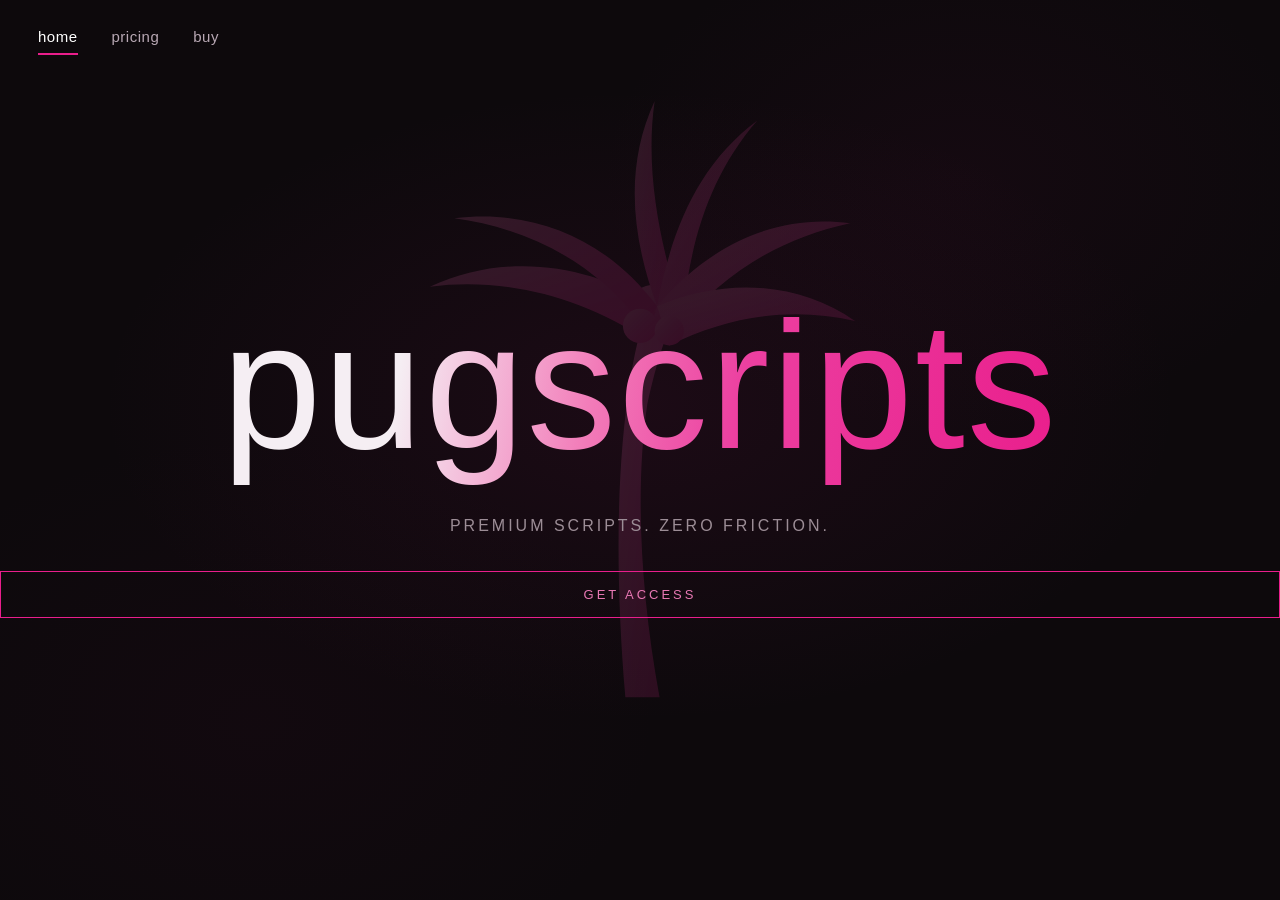
==== index.html @ 7da94ee4 "Add files via upload" ====
<!DOCTYPE html>
<html lang="en">
<head>
<meta charset="UTF-8">
<meta name="viewport" content="width=device-width, initial-scale=1.0">
<title>pugscripts</title>
<link rel="stylesheet" href="css/base.css">
<link rel="stylesheet" href="css/pricing.css">
<link rel="stylesheet" href="css/loader.css">
</head>
<body>

<nav id="main-nav">
    <a data-nav="home" onclick="show('home')">home</a>
    <a data-nav="pricing" onclick="show('pricing')">pricing</a>
    <a href="https://paritycheats.com" target="_blank" rel="noopener">buy</a>
    <span id="nav-underline"></span>
</nav>

<section id="view-home" class="view visible">
    <svg class="palm" viewBox="0 0 220 260" xmlns="http://www.w3.org/2000/svg" aria-hidden="true">
        <defs>
            <linearGradient id="palm-grad" x1="0%" y1="0%" x2="100%" y2="100%">
                <stop offset="0%" stop-color="#f27ab8"/>
                <stop offset="55%" stop-color="#ec3fa0"/>
                <stop offset="100%" stop-color="#e91e8c"/>
            </linearGradient>
        </defs>
        <g fill="url(#palm-grad)">
            <path d="M104 252 C100 205 100 160 106 122 C109 104 112 96 114 88 L126 92 C121 102 117 114 113 132 C108 166 110 208 118 252 Z"/>
            <ellipse cx="117" cy="92" rx="12" ry="9"/>
            <path d="M117 92 C88 74 54 70 24 84 C54 80 86 88 113 106 Z"/>
            <path d="M117 92 C96 64 66 52 34 56 C64 60 92 74 111 100 Z"/>
            <path d="M117 92 C106 62 104 34 116 8 C112 36 118 64 125 88 Z"/>
            <path d="M117 92 C123 60 134 34 158 16 C139 38 131 64 128 92 Z"/>
            <path d="M117 92 C139 66 167 54 196 58 C168 64 144 78 125 102 Z"/>
            <path d="M117 92 C145 80 175 82 198 98 C172 92 146 96 122 108 Z"/>
            <circle cx="110" cy="100" r="7"/>
            <circle cx="122" cy="102" r="6"/>
        </g>
    </svg>
    <div class="logo">pugscripts</div>
    <p class="tagline">premium scripts. zero friction.</p>
    <a class="btn-outline hero-cta" href="https://paritycheats.com" target="_blank" rel="noopener">get access</a>
</section>

<section id="view-pricing" class="view">
    <h2 class="section-title">choose your plan</h2>
    <div class="plans">
        <div class="plan">
            <h3>1 month</h3>
            <div class="price">$7.99</div>
            <div class="period">per month</div>
            <ul>
                <li>Full access</li>
                <li>Premium features</li>
                <li>Priority support</li>
                <li>Regular updates</li>
            </ul>
            <a class="btn-outline" href="https://paritycheats.com" target="_blank" rel="noopener">Purchase</a>
        </div>
        <div class="plan popular">
            <div class="badge">MOST POPULAR</div>
            <h3>3 months</h3>
            <div class="price">$18.99</div>
            <div class="period">per 3 months</div>
            <ul>
                <li>Full access</li>
                <li>Premium features</li>
                <li>Priority support</li>
                <li>Regular updates</li>
                <li>20% savings</li>
            </ul>
            <a class="btn-outline" href="https://paritycheats.com" target="_blank" rel="noopener">Purchase</a>
        </div>
        <div class="plan">
            <h3>6 months</h3>
            <div class="price">$33.99</div>
            <div class="period">per 6 months</div>
            <ul>
                <li>Full access</li>
                <li>Beta features</li>
                <li>Priority support</li>
                <li>Beta updates</li>
                <li>30% savings</li>
            </ul>
            <a class="btn-outline" href="https://paritycheats.com" target="_blank" rel="noopener">Purchase</a>
        </div>
    </div>
</section>

<script src="js/nav.js"></script>
<script src="js/main.js"></script>

</body>
</html>
---- css/base.css ----
* { margin: 0; padding: 0; box-sizing: border-box; }

html { scroll-behavior: smooth; }

body {
    font-family: "Segoe UI", "Helvetica Neue", Arial, sans-serif;
    font-weight: 300;
    background: #0d090c;
    color: #e8e0e6;
    min-height: 100vh;
    background-image:
        radial-gradient(ellipse 60% 50% at 50% 45%, rgba(120, 20, 80, 0.14), transparent 70%),
        radial-gradient(ellipse 40% 40% at 75% 20%, rgba(90, 15, 60, 0.10), transparent 70%),
        radial-gradient(ellipse 45% 45% at 20% 80%, rgba(80, 10, 50, 0.08), transparent 70%);
    background-attachment: fixed;
}

nav {
    position: fixed;
    top: 0; left: 0; right: 0;
    padding: 28px 38px;
    display: flex;
    gap: 34px;
    z-index: 100;
}
nav a {
    color: #b8a8b4;
    text-decoration: none;
    font-size: 15px;
    letter-spacing: 0.5px;
    padding-bottom: 4px;
    transition: color .2s;
    cursor: pointer;
}
nav a:hover { color: #fff; }
nav a.active { color: #fff; }

#nav-underline {
    position: absolute;
    bottom: 22px;
    height: 2px;
    background: #e91e8c;
    left: 0;
    width: 0;
    opacity: 0;
    transition: left .3s cubic-bezier(.4, 0, .2, 1),
                width .3s cubic-bezier(.4, 0, .2, 1),
                opacity .25s ease;
}

.view { display: none; min-height: 100vh; }
.view.visible { display: block; }

#view-home {
    display: none;
    flex-direction: column;
    align-items: center;
    justify-content: center;
    position: relative;
    overflow: hidden;
    gap: 28px;
}
#view-home.visible { display: flex; }

.palm {
    position: absolute;
    top: 50%;
    left: 50%;
    transform: translate(-50%, -58%);
    width: clamp(320px, 42vw, 620px);
    opacity: 0.14;
    pointer-events: none;
}

.logo { position: relative; z-index: 1; }

.logo {
    font-size: clamp(72px, 14vw, 180px);
    font-weight: 200;
    letter-spacing: 2px;
    background: linear-gradient(100deg, #f5eef3 0%, #f5eef3 22%, #f27ab8 45%, #ec3fa0 62%, #e91e8c 100%);
    -webkit-background-clip: text;
    background-clip: text;
    -webkit-text-fill-color: transparent;
    user-select: none;
}

.tagline {
    position: relative;
    z-index: 1;
    font-size: 16px;
    letter-spacing: 3px;
    text-transform: uppercase;
    color: #9c8d96;
    font-weight: 300;
}

.hero-cta {
    position: relative;
    z-index: 1;
    width: auto;
    padding: 15px 48px;
    margin-top: 8px;
    text-decoration: none;
    text-align: center;
}

.btn-outline {
    display: inline-block;
    width: 100%;
    padding: 15px 0;
    background: transparent;
    border: 1px solid #e91e8c;
    color: #e878b4;
    font-size: 13px;
    letter-spacing: 3px;
    font-family: inherit;
    cursor: pointer;
    transition: background .2s, color .2s;
    text-transform: uppercase;
    text-decoration: none;
    text-align: center;
}
.btn-outline:hover {
    background: rgba(233, 30, 140, 0.12);
    color: #fff;
}

body.loaded nav {
    animation: navIn .7s ease both;
}
body.loaded #view-home .logo:not(.enter) {
    animation: logoInLoad 1.1s ease .15s both;
}
body.loaded #view-home .palm {
    animation: palmIn 1.4s ease .3s both;
}
body.loaded #view-home .tagline,
body.loaded #view-home .hero-cta {
    animation: logoInLoad 1.1s ease .35s both;
}
@keyframes palmIn {
    from { opacity: 0; }
    to   { opacity: 0.14; }
}
@keyframes navIn {
    from { opacity: 0; transform: translateY(-10px); }
    to   { opacity: 1; transform: translateY(0); }
}
@keyframes logoInLoad {
    from { opacity: 0; transform: scale(.96); }
    to   { opacity: 1; transform: scale(1); }
}

#view-home .logo.enter {
    animation: logoIn .9s ease both;
}
@keyframes logoIn {
    from { opacity: 0; transform: scale(.96); }
    to   { opacity: 1; transform: scale(1); }
}
---- css/pricing.css ----
#view-pricing { padding: 130px 20px 80px; }

.section-title {
    text-align: center;
    font-size: clamp(36px, 5vw, 52px);
    font-weight: 200;
    letter-spacing: 1px;
    margin-bottom: 80px;
    color: #f2ebf0;
}

.plans {
    display: flex;
    flex-wrap: wrap;
    gap: 40px;
    justify-content: center;
    align-items: stretch;
    max-width: 1450px;
    margin: 0 auto;
}

.plan {
    position: relative;
    width: 440px;
    max-width: 100%;
    padding: 70px 45px 60px;
    border: 1px solid rgba(255, 255, 255, 0.09);
    background: rgba(255, 255, 255, 0.015);
    text-align: center;
}
.plan.popular {
    border-color: #e91e8c;
    background:
        radial-gradient(ellipse 90% 60% at 50% 0%, rgba(160, 25, 100, 0.16), transparent 75%),
        rgba(255, 255, 255, 0.015);
}

.badge {
    position: absolute;
    top: 0; left: 50%;
    transform: translate(-50%, 12px);
    background: #e91e8c;
    color: #fff;
    font-size: 11px;
    font-weight: 600;
    letter-spacing: 1.5px;
    padding: 8px 18px;
}

.plan h3 {
    font-size: 24px;
    font-weight: 300;
    color: #e878b4;
    margin-bottom: 34px;
}
.plan .price {
    font-size: 46px;
    font-weight: 300;
    color: #f5eef3;
    margin-bottom: 14px;
}
.plan .period {
    font-size: 14px;
    color: #8f8089;
    margin-bottom: 44px;
}

.plan ul {
    list-style: none;
    margin-bottom: 52px;
}
.plan li {
    font-size: 14.5px;
    color: #cfc3cb;
    padding: 9px 0;
}
.plan li::before {
    content: "\2713";
    color: #e91e8c;
    margin-right: 12px;
    font-size: 13px;
}
---- css/loader.css ----
#loader {
    position: fixed;
    inset: 0;
    background: #0d090c;
    background-image: radial-gradient(ellipse 60% 50% at 50% 45%, rgba(120, 20, 80, 0.14), transparent 70%);
    display: none;
    flex-direction: column;
    align-items: center;
    justify-content: center;
    z-index: 200;
    opacity: 0;
    transition: opacity .4s ease;
}
#loader.on { display: flex; }
#loader.shown { opacity: 1; }

.loader-logo {
    font-size: 64px;
    font-weight: 200;
    letter-spacing: 2px;
    background: linear-gradient(100deg, #f5eef3 0%, #f5eef3 22%, #f27ab8 45%, #ec3fa0 62%, #e91e8c 100%);
    -webkit-background-clip: text;
    background-clip: text;
    -webkit-text-fill-color: transparent;
    user-select: none;
    animation: loaderPulse 1.6s ease-in-out infinite;
    margin-bottom: 46px;
}
@keyframes loaderPulse {
    0%, 100% { opacity: 1; }
    50% { opacity: .45; }
}

.loader-bar {
    width: 260px;
    height: 2px;
    background: rgba(255, 255, 255, 0.1);
    overflow: hidden;
    margin-bottom: 26px;
}
.loader-bar-fill {
    height: 100%;
    width: 0%;
    background: linear-gradient(90deg, #ec3fa0, #e91e8c);
    box-shadow: 0 0 10px rgba(233, 30, 140, 0.7);
    transition: width .45s ease;
}

.loader-status {
    font-family: "Consolas", "Courier New", monospace;
    font-size: 13px;
    letter-spacing: 2px;
    color: #9c8d96;
    min-height: 18px;
}
.loader-status .ok { color: #e878b4; }
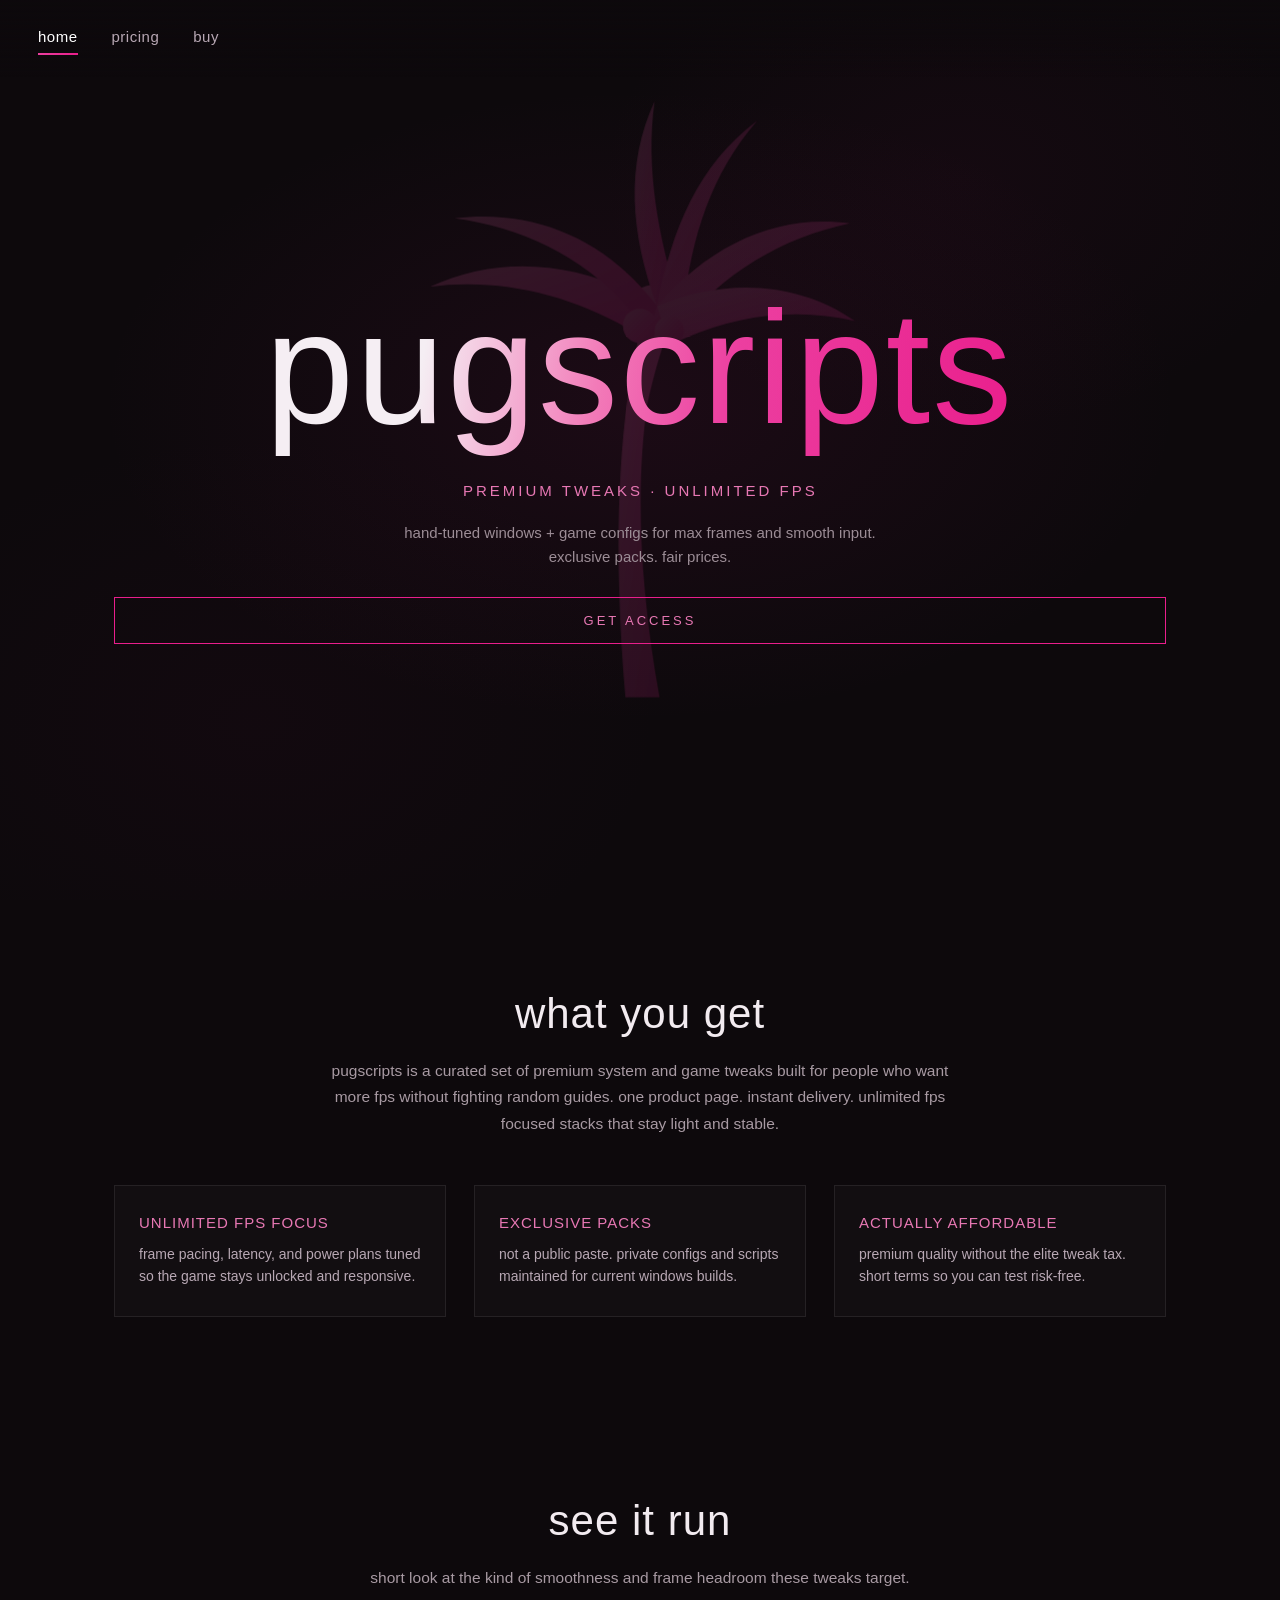
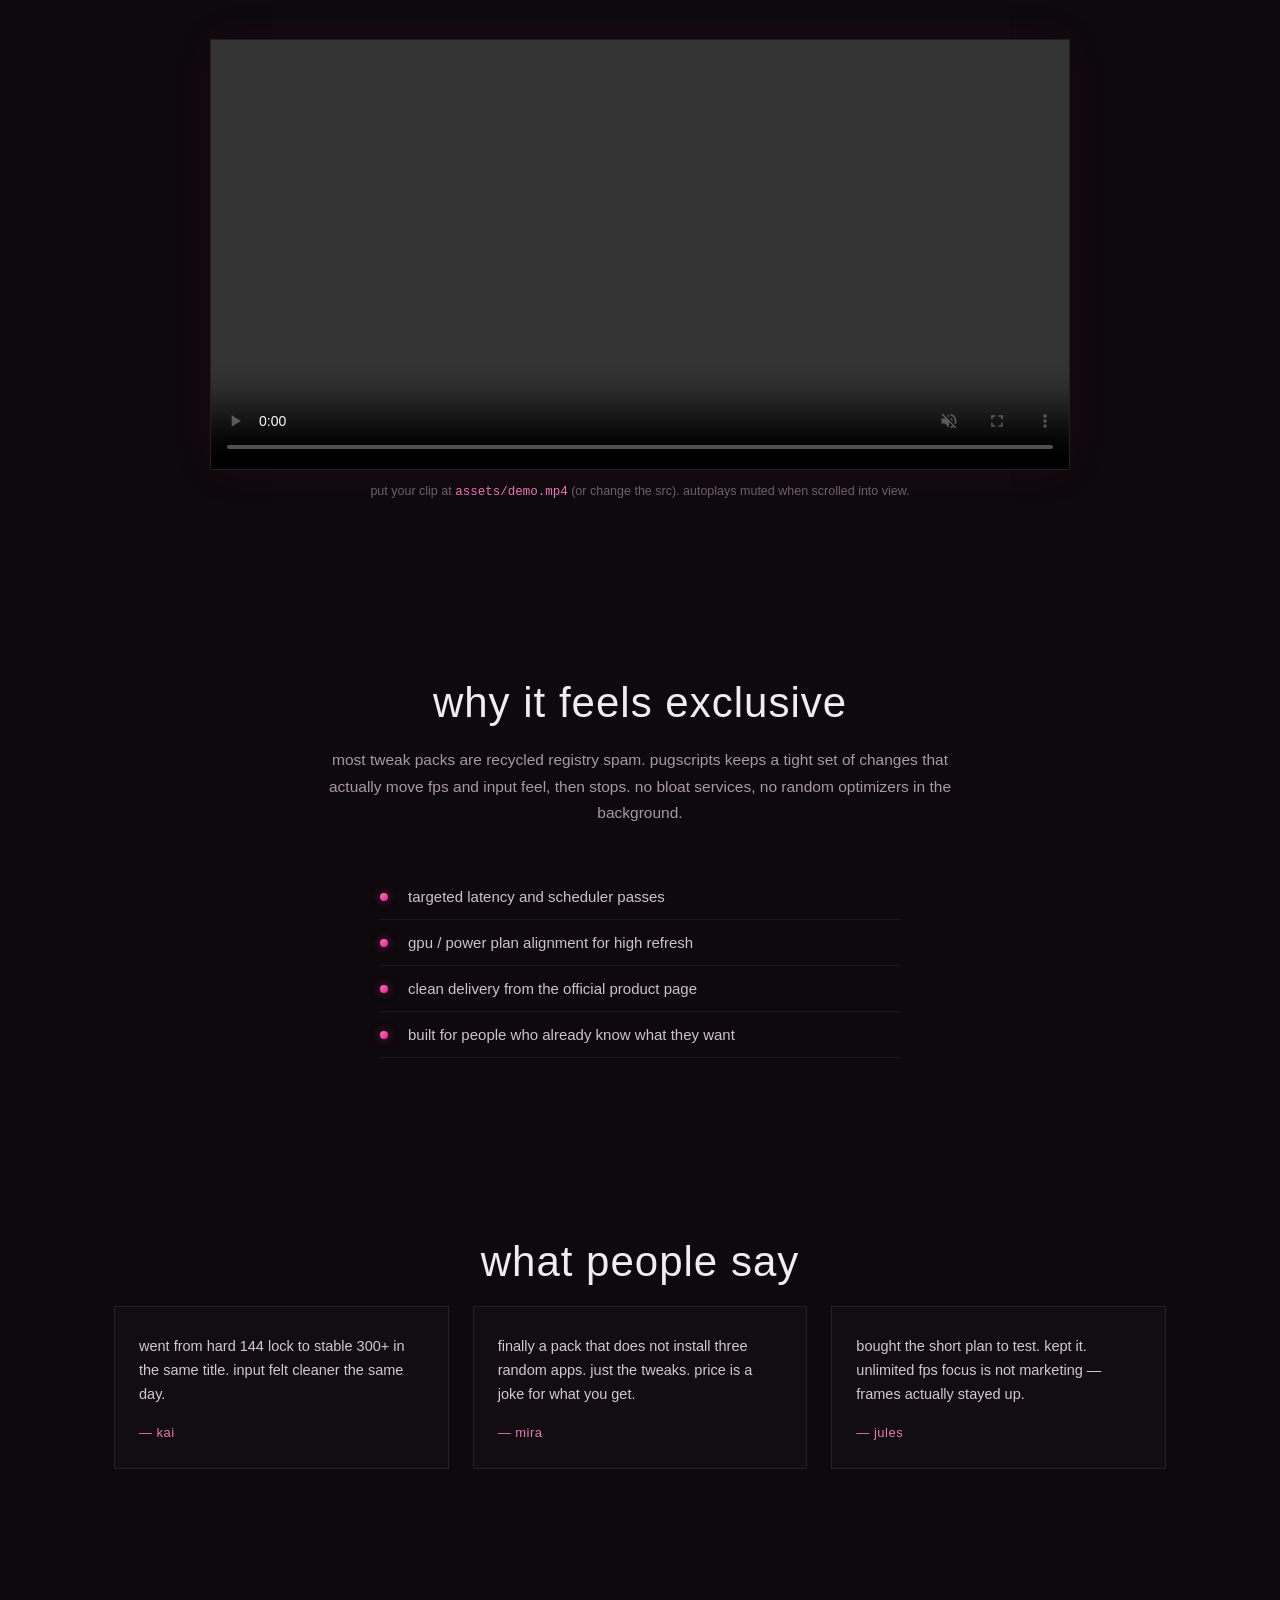
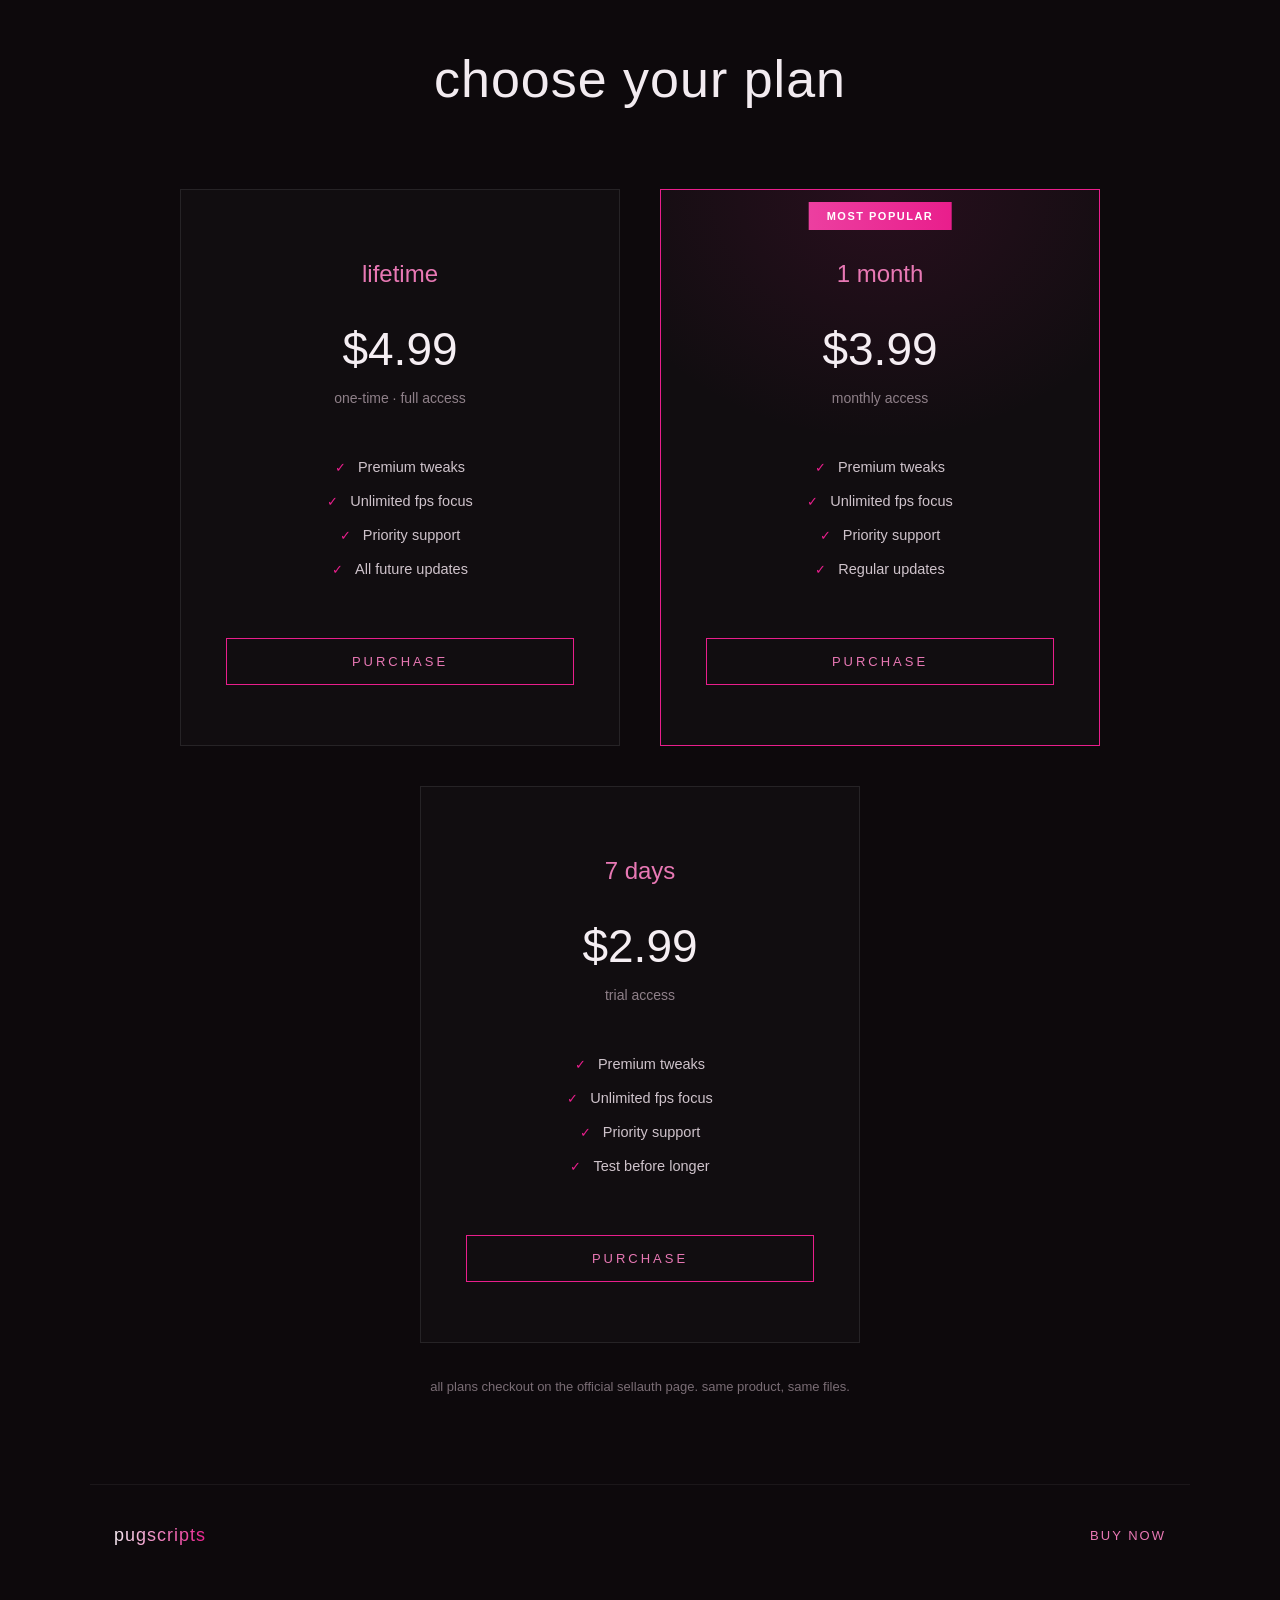
==== commit cd6daca8: "Add files via upload" ====
--- a/index.html
+++ b/index.html
@@ -6,18 +6,22 @@
 <title>pugscripts</title>
 <link rel="stylesheet" href="css/base.css">
 <link rel="stylesheet" href="css/pricing.css">
-<link rel="stylesheet" href="css/loader.css">
+<link rel="stylesheet" href="css/effects.css">
 </head>
 <body>
 
+<div id="cursor-glow"></div>
+<canvas id="snow"></canvas>
+
 <nav id="main-nav">
-    <a data-nav="home" onclick="show('home')">home</a>
-    <a data-nav="pricing" onclick="show('pricing')">pricing</a>
-    <a href="https://paritycheats.com" target="_blank" rel="noopener">buy</a>
+    <a data-nav="home" href="#top" class="active">home</a>
+    <a data-nav="pricing" href="#pricing">pricing</a>
+    <a href="https://paritycheats.mysellauth.com/product/pug-scripts-tweaks" target="_blank" rel="noopener">buy</a>
     <span id="nav-underline"></span>
 </nav>
 
-<section id="view-home" class="view visible">
+<main id="top">
+<section class="hero">
     <svg class="palm" viewBox="0 0 220 260" xmlns="http://www.w3.org/2000/svg" aria-hidden="true">
         <defs>
             <linearGradient id="palm-grad" x1="0%" y1="0%" x2="100%" y2="100%">
@@ -40,56 +44,123 @@
         </g>
     </svg>
     <div class="logo">pugscripts</div>
-    <p class="tagline">premium scripts. zero friction.</p>
-    <a class="btn-outline hero-cta" href="https://paritycheats.com" target="_blank" rel="noopener">get access</a>
+    <p class="tagline">premium tweaks · unlimited fps</p>
+    <p class="hero-sub">hand-tuned windows + game configs for max frames and smooth input. exclusive packs. fair prices.</p>
+    <a class="btn-outline hero-cta" href="https://paritycheats.mysellauth.com/product/pug-scripts-tweaks" target="_blank" rel="noopener">get access</a>
 </section>
 
-<section id="view-pricing" class="view">
-    <h2 class="section-title">choose your plan</h2>
-    <div class="plans">
-        <div class="plan">
-            <h3>1 month</h3>
-            <div class="price">$7.99</div>
-            <div class="period">per month</div>
-            <ul>
-                <li>Full access</li>
-                <li>Premium features</li>
-                <li>Priority support</li>
-                <li>Regular updates</li>
-            </ul>
-            <a class="btn-outline" href="https://paritycheats.com" target="_blank" rel="noopener">Purchase</a>
+<section class="intro reveal">
+    <h2>what you get</h2>
+    <p class="lead">pugscripts is a curated set of premium system and game tweaks built for people who want more fps without fighting random guides. one product page. instant delivery. unlimited fps focused stacks that stay light and stable.</p>
+    <div class="feature-row">
+        <div class="feature">
+            <h3>unlimited fps focus</h3>
+            <p>frame pacing, latency, and power plans tuned so the game stays unlocked and responsive.</p>
         </div>
-        <div class="plan popular">
-            <div class="badge">MOST POPULAR</div>
-            <h3>3 months</h3>
-            <div class="price">$18.99</div>
-            <div class="period">per 3 months</div>
-            <ul>
-                <li>Full access</li>
-                <li>Premium features</li>
-                <li>Priority support</li>
-                <li>Regular updates</li>
-                <li>20% savings</li>
-            </ul>
-            <a class="btn-outline" href="https://paritycheats.com" target="_blank" rel="noopener">Purchase</a>
+        <div class="feature">
+            <h3>exclusive packs</h3>
+            <p>not a public paste. private configs and scripts maintained for current windows builds.</p>
         </div>
-        <div class="plan">
-            <h3>6 months</h3>
-            <div class="price">$33.99</div>
-            <div class="period">per 6 months</div>
-            <ul>
-                <li>Full access</li>
-                <li>Beta features</li>
-                <li>Priority support</li>
-                <li>Beta updates</li>
-                <li>30% savings</li>
-            </ul>
-            <a class="btn-outline" href="https://paritycheats.com" target="_blank" rel="noopener">Purchase</a>
+        <div class="feature">
+            <h3>actually affordable</h3>
+            <p>premium quality without the elite tweak tax. short terms so you can test risk-free.</p>
         </div>
     </div>
 </section>
 
+<section class="video-block reveal">
+    <h2>see it run</h2>
+    <p class="lead">short look at the kind of smoothness and frame headroom these tweaks target.</p>
+    <div class="video-wrap">
+        <video id="demo-video" controls playsinline preload="metadata">
+            <source src="assets/demo.mp4" type="video/mp4">
+            your browser does not support video.
+        </video>
+    </div>
+    <p class="video-note">put your clip at <code>assets/demo.mp4</code> (or change the src). autoplays muted when scrolled into view.</p>
+</section>
+
+<section class="exclusive reveal">
+    <h2>why it feels exclusive</h2>
+    <p class="lead">most tweak packs are recycled registry spam. pugscripts keeps a tight set of changes that actually move fps and input feel, then stops. no bloat services, no random optimizers in the background.</p>
+    <ul class="exclusive-list">
+        <li>targeted latency and scheduler passes</li>
+        <li>gpu / power plan alignment for high refresh</li>
+        <li>clean delivery from the official product page</li>
+        <li>built for people who already know what they want</li>
+    </ul>
+</section>
+
+<section class="reviews reveal">
+    <h2>what people say</h2>
+    <div class="review-grid">
+        <blockquote class="review">
+            <p>went from hard 144 lock to stable 300+ in the same title. input felt cleaner the same day.</p>
+            <footer>— kai</footer>
+        </blockquote>
+        <blockquote class="review">
+            <p>finally a pack that does not install three random apps. just the tweaks. price is a joke for what you get.</p>
+            <footer>— mira</footer>
+        </blockquote>
+        <blockquote class="review">
+            <p>bought the short plan to test. kept it. unlimited fps focus is not marketing — frames actually stayed up.</p>
+            <footer>— jules</footer>
+        </blockquote>
+    </div>
+</section>
+
+<section id="pricing" class="pricing reveal">
+    <h2 class="section-title">choose your plan</h2>
+    <div class="plans">
+        <div class="plan">
+            <h3>lifetime</h3>
+            <div class="price">$4.99</div>
+            <div class="period">one-time · full access</div>
+            <ul>
+                <li>Premium tweaks</li>
+                <li>Unlimited fps focus</li>
+                <li>Priority support</li>
+                <li>All future updates</li>
+            </ul>
+            <a class="btn-outline" href="https://paritycheats.mysellauth.com/product/pug-scripts-tweaks" target="_blank" rel="noopener">Purchase</a>
+        </div>
+        <div class="plan popular">
+            <div class="badge">MOST POPULAR</div>
+            <h3>1 month</h3>
+            <div class="price">$3.99</div>
+            <div class="period">monthly access</div>
+            <ul>
+                <li>Premium tweaks</li>
+                <li>Unlimited fps focus</li>
+                <li>Priority support</li>
+                <li>Regular updates</li>
+            </ul>
+            <a class="btn-outline" href="https://paritycheats.mysellauth.com/product/pug-scripts-tweaks" target="_blank" rel="noopener">Purchase</a>
+        </div>
+        <div class="plan">
+            <h3>7 days</h3>
+            <div class="price">$2.99</div>
+            <div class="period">trial access</div>
+            <ul>
+                <li>Premium tweaks</li>
+                <li>Unlimited fps focus</li>
+                <li>Priority support</li>
+                <li>Test before longer</li>
+            </ul>
+            <a class="btn-outline" href="https://paritycheats.mysellauth.com/product/pug-scripts-tweaks" target="_blank" rel="noopener">Purchase</a>
+        </div>
+    </div>
+    <p class="pricing-note">all plans checkout on the official sellauth page. same product, same files.</p>
+</section>
+
+<footer class="site-foot">
+    <span class="logo-mini">pugscripts</span>
+    <a href="https://paritycheats.mysellauth.com/product/pug-scripts-tweaks" target="_blank" rel="noopener">buy now</a>
+</footer>
+</main>
+
 <script src="js/nav.js"></script>
+<script src="js/effects.js"></script>
 <script src="js/main.js"></script>
 
 </body>
--- a/css/base.css
+++ b/css/base.css
@@ -1,7 +1,5 @@
 * { margin: 0; padding: 0; box-sizing: border-box; }
-
 html { scroll-behavior: smooth; }
-
 body {
     font-family: "Segoe UI", "Helvetica Neue", Arial, sans-serif;
     font-weight: 300;
@@ -13,8 +11,9 @@
         radial-gradient(ellipse 40% 40% at 75% 20%, rgba(90, 15, 60, 0.10), transparent 70%),
         radial-gradient(ellipse 45% 45% at 20% 80%, rgba(80, 10, 50, 0.08), transparent 70%);
     background-attachment: fixed;
-}
-
+    overflow-x: hidden;
+}
+body.scrolling { filter: blur(0.35px); }
 nav {
     position: fixed;
     top: 0; left: 0; right: 0;
@@ -22,6 +21,7 @@
     display: flex;
     gap: 34px;
     z-index: 100;
+    background: linear-gradient(to bottom, rgba(13, 9, 12, 0.92), transparent);
 }
 nav a {
     color: #b8a8b4;
@@ -34,34 +34,34 @@
 }
 nav a:hover { color: #fff; }
 nav a.active { color: #fff; }
-
 #nav-underline {
     position: absolute;
     bottom: 22px;
     height: 2px;
-    background: #e91e8c;
+    background: linear-gradient(90deg, #ec3fa0, #e91e8c, #f27ab8);
+    background-size: 200% 100%;
+    animation: rgbShift 4s linear infinite;
     left: 0;
     width: 0;
     opacity: 0;
-    transition: left .3s cubic-bezier(.4, 0, .2, 1),
-                width .3s cubic-bezier(.4, 0, .2, 1),
-                opacity .25s ease;
-}
-
-.view { display: none; min-height: 100vh; }
-.view.visible { display: block; }
-
-#view-home {
-    display: none;
+    transition: left .3s cubic-bezier(.4, 0, .2, 1), width .3s cubic-bezier(.4, 0, .2, 1), opacity .25s ease;
+}
+@keyframes rgbShift {
+    0% { background-position: 0% 50%; }
+    100% { background-position: 200% 50%; }
+}
+.hero {
+    min-height: 100vh;
+    display: flex;
     flex-direction: column;
     align-items: center;
     justify-content: center;
     position: relative;
     overflow: hidden;
-    gap: 28px;
-}
-#view-home.visible { display: flex; }
-
+    gap: 22px;
+    padding: 100px 24px 80px;
+    text-align: center;
+}
 .palm {
     position: absolute;
     top: 50%;
@@ -71,11 +71,10 @@
     opacity: 0.14;
     pointer-events: none;
 }
-
-.logo { position: relative; z-index: 1; }
-
 .logo {
-    font-size: clamp(72px, 14vw, 180px);
+    position: relative;
+    z-index: 1;
+    font-size: clamp(64px, 13vw, 160px);
     font-weight: 200;
     letter-spacing: 2px;
     background: linear-gradient(100deg, #f5eef3 0%, #f5eef3 22%, #f27ab8 45%, #ec3fa0 62%, #e91e8c 100%);
@@ -84,27 +83,32 @@
     -webkit-text-fill-color: transparent;
     user-select: none;
 }
-
 .tagline {
     position: relative;
     z-index: 1;
-    font-size: 16px;
+    font-size: 15px;
     letter-spacing: 3px;
     text-transform: uppercase;
+    color: #e878b4;
+    font-weight: 400;
+}
+.hero-sub {
+    position: relative;
+    z-index: 1;
+    max-width: 520px;
+    font-size: 15px;
+    line-height: 1.6;
     color: #9c8d96;
-    font-weight: 300;
-}
-
+}
 .hero-cta {
     position: relative;
     z-index: 1;
     width: auto;
     padding: 15px 48px;
-    margin-top: 8px;
+    margin-top: 6px;
     text-decoration: none;
     text-align: center;
 }
-
 .btn-outline {
     display: inline-block;
     width: 100%;
@@ -116,7 +120,7 @@
     letter-spacing: 3px;
     font-family: inherit;
     cursor: pointer;
-    transition: background .2s, color .2s;
+    transition: background .2s, color .2s, box-shadow .25s;
     text-transform: uppercase;
     text-decoration: none;
     text-align: center;
@@ -124,38 +128,188 @@
 .btn-outline:hover {
     background: rgba(233, 30, 140, 0.12);
     color: #fff;
-}
-
-body.loaded nav {
-    animation: navIn .7s ease both;
-}
-body.loaded #view-home .logo:not(.enter) {
-    animation: logoInLoad 1.1s ease .15s both;
-}
-body.loaded #view-home .palm {
-    animation: palmIn 1.4s ease .3s both;
-}
-body.loaded #view-home .tagline,
-body.loaded #view-home .hero-cta {
-    animation: logoInLoad 1.1s ease .35s both;
-}
+    box-shadow: 0 0 24px rgba(233, 30, 140, 0.25);
+}
+section {
+    padding: 90px 24px;
+    max-width: 1100px;
+    margin: 0 auto;
+}
+section h2 {
+    font-size: clamp(28px, 4vw, 42px);
+    font-weight: 200;
+    letter-spacing: 1px;
+    color: #f2ebf0;
+    margin-bottom: 20px;
+    text-align: center;
+}
+.lead {
+    text-align: center;
+    max-width: 640px;
+    margin: 0 auto 48px;
+    font-size: 15.5px;
+    line-height: 1.7;
+    color: #a89aa3;
+}
+.feature-row {
+    display: grid;
+    grid-template-columns: repeat(auto-fit, minmax(240px, 1fr));
+    gap: 28px;
+}
+.feature {
+    border: 1px solid rgba(255, 255, 255, 0.08);
+    background: rgba(255, 255, 255, 0.02);
+    padding: 28px 24px;
+    transition: border-color .25s, background .25s;
+}
+.feature:hover {
+    border-color: rgba(233, 30, 140, 0.35);
+    background: rgba(233, 30, 140, 0.04);
+}
+.feature h3 {
+    font-size: 15px;
+    font-weight: 400;
+    letter-spacing: 1px;
+    text-transform: uppercase;
+    color: #e878b4;
+    margin-bottom: 12px;
+}
+.feature p {
+    font-size: 14px;
+    line-height: 1.6;
+    color: #b8a8b4;
+}
+.video-wrap {
+    max-width: 860px;
+    margin: 0 auto;
+    border: 1px solid rgba(255, 255, 255, 0.1);
+    background: #0a0709;
+    overflow: hidden;
+    box-shadow: 0 0 40px rgba(233, 30, 140, 0.08);
+}
+.video-wrap video {
+    display: block;
+    width: 100%;
+    height: auto;
+}
+.video-note {
+    text-align: center;
+    margin-top: 14px;
+    font-size: 12.5px;
+    color: #6e6169;
+}
+.video-note code {
+    color: #e878b4;
+    font-family: Consolas, monospace;
+}
+.exclusive-list {
+    list-style: none;
+    max-width: 520px;
+    margin: 0 auto;
+}
+.exclusive-list li {
+    font-size: 15px;
+    color: #cfc3cb;
+    padding: 14px 0;
+    border-bottom: 1px solid rgba(255, 255, 255, 0.06);
+    padding-left: 28px;
+    position: relative;
+}
+.exclusive-list li::before {
+    content: "";
+    position: absolute;
+    left: 0;
+    top: 50%;
+    transform: translateY(-50%);
+    width: 8px;
+    height: 8px;
+    border-radius: 50%;
+    background: linear-gradient(135deg, #f27ab8, #e91e8c);
+    box-shadow: 0 0 10px rgba(233, 30, 140, 0.6);
+}
+.review-grid {
+    display: grid;
+    grid-template-columns: repeat(auto-fit, minmax(260px, 1fr));
+    gap: 24px;
+}
+.review {
+    border: 1px solid rgba(255, 255, 255, 0.08);
+    background: rgba(255, 255, 255, 0.015);
+    padding: 28px 24px;
+    margin: 0;
+}
+.review p {
+    font-size: 14.5px;
+    line-height: 1.65;
+    color: #d4c8d0;
+    margin-bottom: 18px;
+}
+.review footer {
+    font-size: 13px;
+    color: #e878b4;
+    letter-spacing: 0.5px;
+}
+.pricing { max-width: 1450px; }
+.pricing-note {
+    text-align: center;
+    margin-top: 36px;
+    font-size: 13px;
+    color: #7a6d75;
+}
+.site-foot {
+    display: flex;
+    justify-content: space-between;
+    align-items: center;
+    max-width: 1100px;
+    margin: 0 auto;
+    padding: 40px 24px 60px;
+    border-top: 1px solid rgba(255, 255, 255, 0.06);
+}
+.logo-mini {
+    font-size: 18px;
+    font-weight: 200;
+    letter-spacing: 1px;
+    background: linear-gradient(100deg, #f5eef3, #e91e8c);
+    -webkit-background-clip: text;
+    background-clip: text;
+    -webkit-text-fill-color: transparent;
+}
+.site-foot a {
+    color: #e878b4;
+    text-decoration: none;
+    font-size: 13px;
+    letter-spacing: 2px;
+    text-transform: uppercase;
+}
+.site-foot a:hover { color: #fff; }
+.reveal {
+    opacity: 0;
+    transform: translateY(28px);
+    transition: opacity .7s ease, transform .7s ease;
+}
+.reveal.in {
+    opacity: 1;
+    transform: translateY(0);
+}
+body.loaded .hero .logo { animation: logoIn 1.1s ease .1s both; }
+body.loaded .hero .palm { animation: palmIn 1.4s ease .25s both; }
+body.loaded .hero .tagline,
+body.loaded .hero .hero-sub,
+body.loaded .hero .hero-cta { animation: logoIn 1s ease .3s both; }
+body.loaded nav { animation: navIn .7s ease both; }
 @keyframes palmIn {
     from { opacity: 0; }
-    to   { opacity: 0.14; }
+    to { opacity: 0.14; }
 }
 @keyframes navIn {
     from { opacity: 0; transform: translateY(-10px); }
-    to   { opacity: 1; transform: translateY(0); }
-}
-@keyframes logoInLoad {
-    from { opacity: 0; transform: scale(.96); }
-    to   { opacity: 1; transform: scale(1); }
-}
-
-#view-home .logo.enter {
-    animation: logoIn .9s ease both;
+    to { opacity: 1; transform: translateY(0); }
 }
 @keyframes logoIn {
     from { opacity: 0; transform: scale(.96); }
-    to   { opacity: 1; transform: scale(1); }
-}
+    to { opacity: 1; transform: scale(1); }
+}
+@media (max-width: 640px) {
+    nav { gap: 20px; padding: 22px 18px; }
+    .site-foot { flex-direction: column; gap: 16px; }
+}
--- a/css/pricing.css
+++ b/css/pricing.css
@@ -1,5 +1,3 @@
-#view-pricing { padding: 130px 20px 80px; }
-
 .section-title {
     text-align: center;
     font-size: clamp(36px, 5vw, 52px);
@@ -8,7 +6,6 @@
     margin-bottom: 80px;
     color: #f2ebf0;
 }
-
 .plans {
     display: flex;
     flex-wrap: wrap;
@@ -18,7 +15,6 @@
     max-width: 1450px;
     margin: 0 auto;
 }
-
 .plan {
     position: relative;
     width: 440px;
@@ -27,6 +23,11 @@
     border: 1px solid rgba(255, 255, 255, 0.09);
     background: rgba(255, 255, 255, 0.015);
     text-align: center;
+    transition: border-color .25s, box-shadow .3s;
+}
+.plan:hover {
+    border-color: rgba(233, 30, 140, 0.4);
+    box-shadow: 0 0 32px rgba(233, 30, 140, 0.08);
 }
 .plan.popular {
     border-color: #e91e8c;
@@ -34,19 +35,17 @@
         radial-gradient(ellipse 90% 60% at 50% 0%, rgba(160, 25, 100, 0.16), transparent 75%),
         rgba(255, 255, 255, 0.015);
 }
-
 .badge {
     position: absolute;
     top: 0; left: 50%;
     transform: translate(-50%, 12px);
-    background: #e91e8c;
+    background: linear-gradient(90deg, #ec3fa0, #e91e8c);
     color: #fff;
     font-size: 11px;
     font-weight: 600;
     letter-spacing: 1.5px;
     padding: 8px 18px;
 }
-
 .plan h3 {
     font-size: 24px;
     font-weight: 300;
@@ -64,7 +63,6 @@
     color: #8f8089;
     margin-bottom: 44px;
 }
-
 .plan ul {
     list-style: none;
     margin-bottom: 52px;
--- a/css/effects.css
+++ b/css/effects.css
@@ -0,0 +1,31 @@
+#cursor-glow {
+    position: fixed;
+    width: 220px;
+    height: 220px;
+    border-radius: 50%;
+    pointer-events: none;
+    z-index: 50;
+    transform: translate(-50%, -50%);
+    background: radial-gradient(circle, rgba(233, 30, 140, 0.14) 0%, rgba(236, 63, 160, 0.06) 40%, transparent 70%);
+    mix-blend-mode: screen;
+    opacity: 0;
+    transition: opacity .25s ease;
+    will-change: transform, opacity;
+}
+body.has-pointer #cursor-glow {
+    opacity: 1;
+}
+
+#snow {
+    position: fixed;
+    inset: 0;
+    width: 100%;
+    height: 100%;
+    pointer-events: none;
+    z-index: 40;
+    opacity: 0;
+    transition: opacity 1s ease;
+}
+#snow.active {
+    opacity: 0.55;
+}
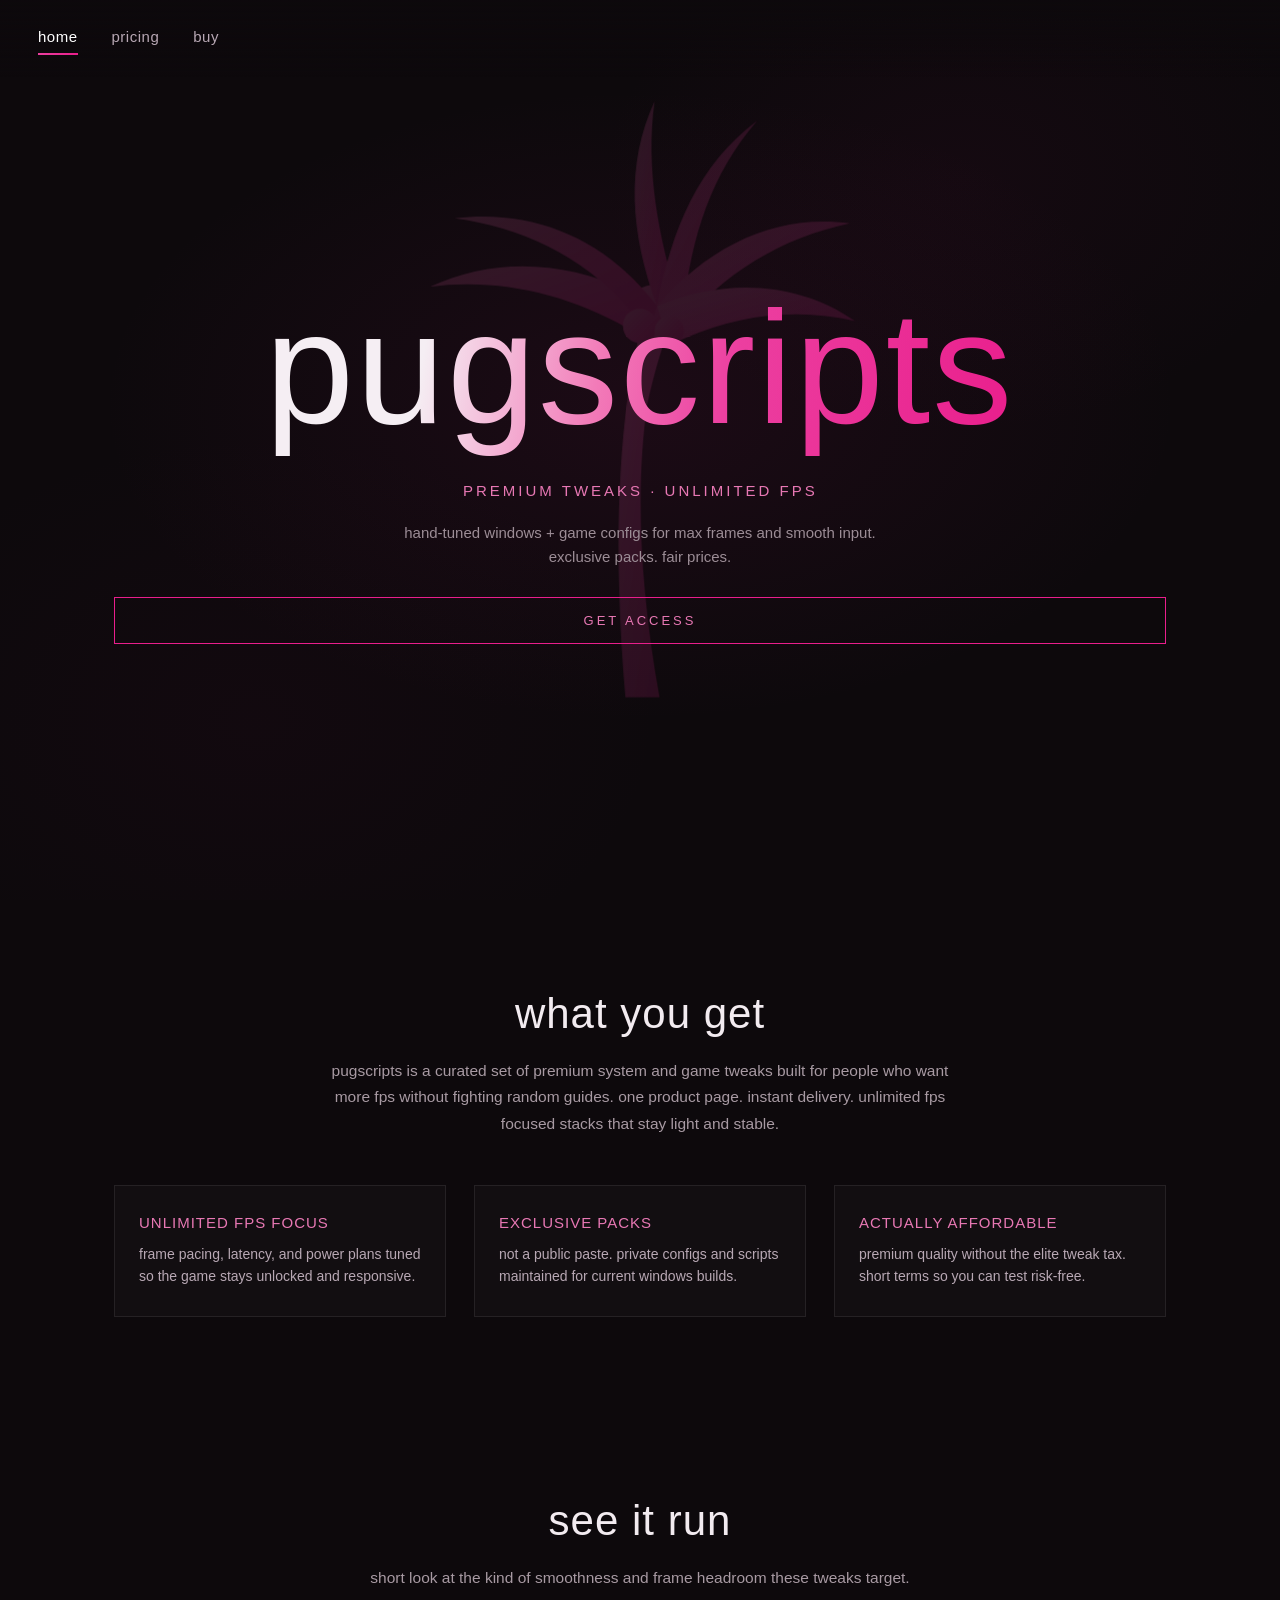
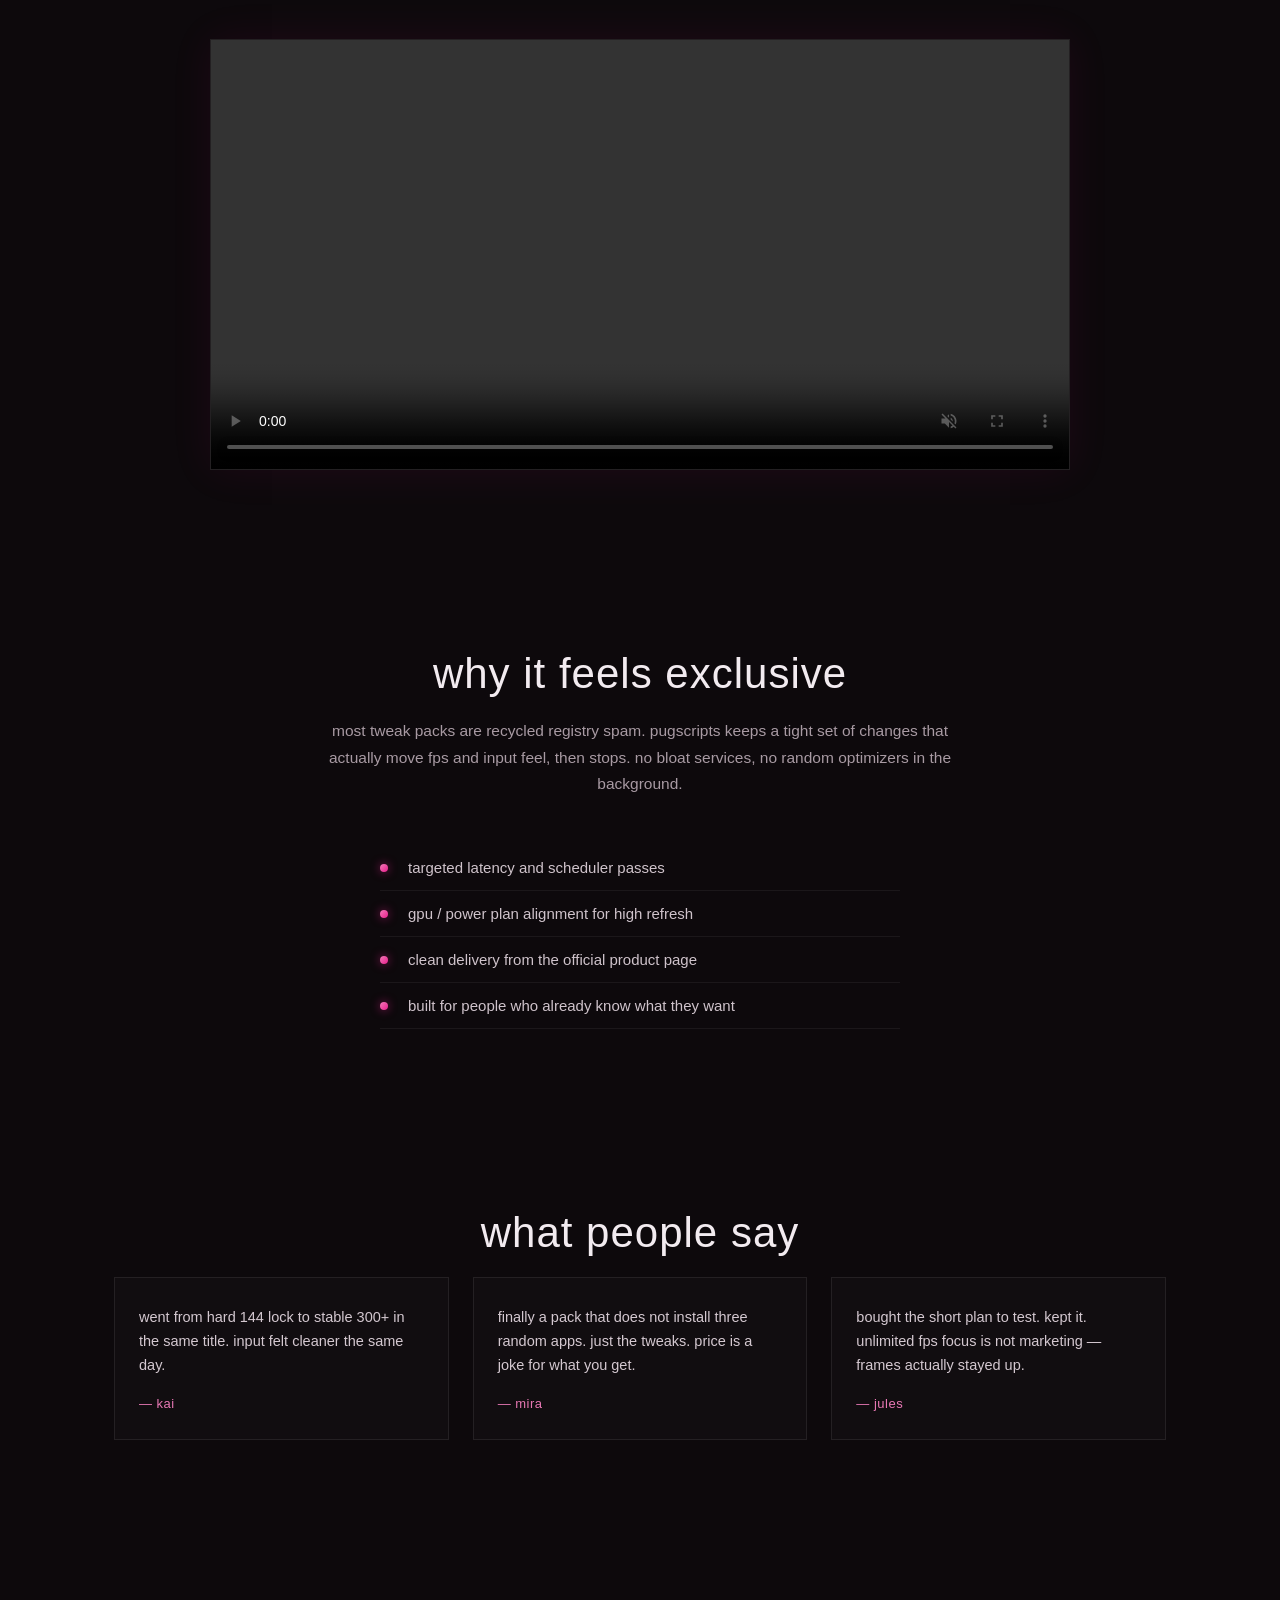
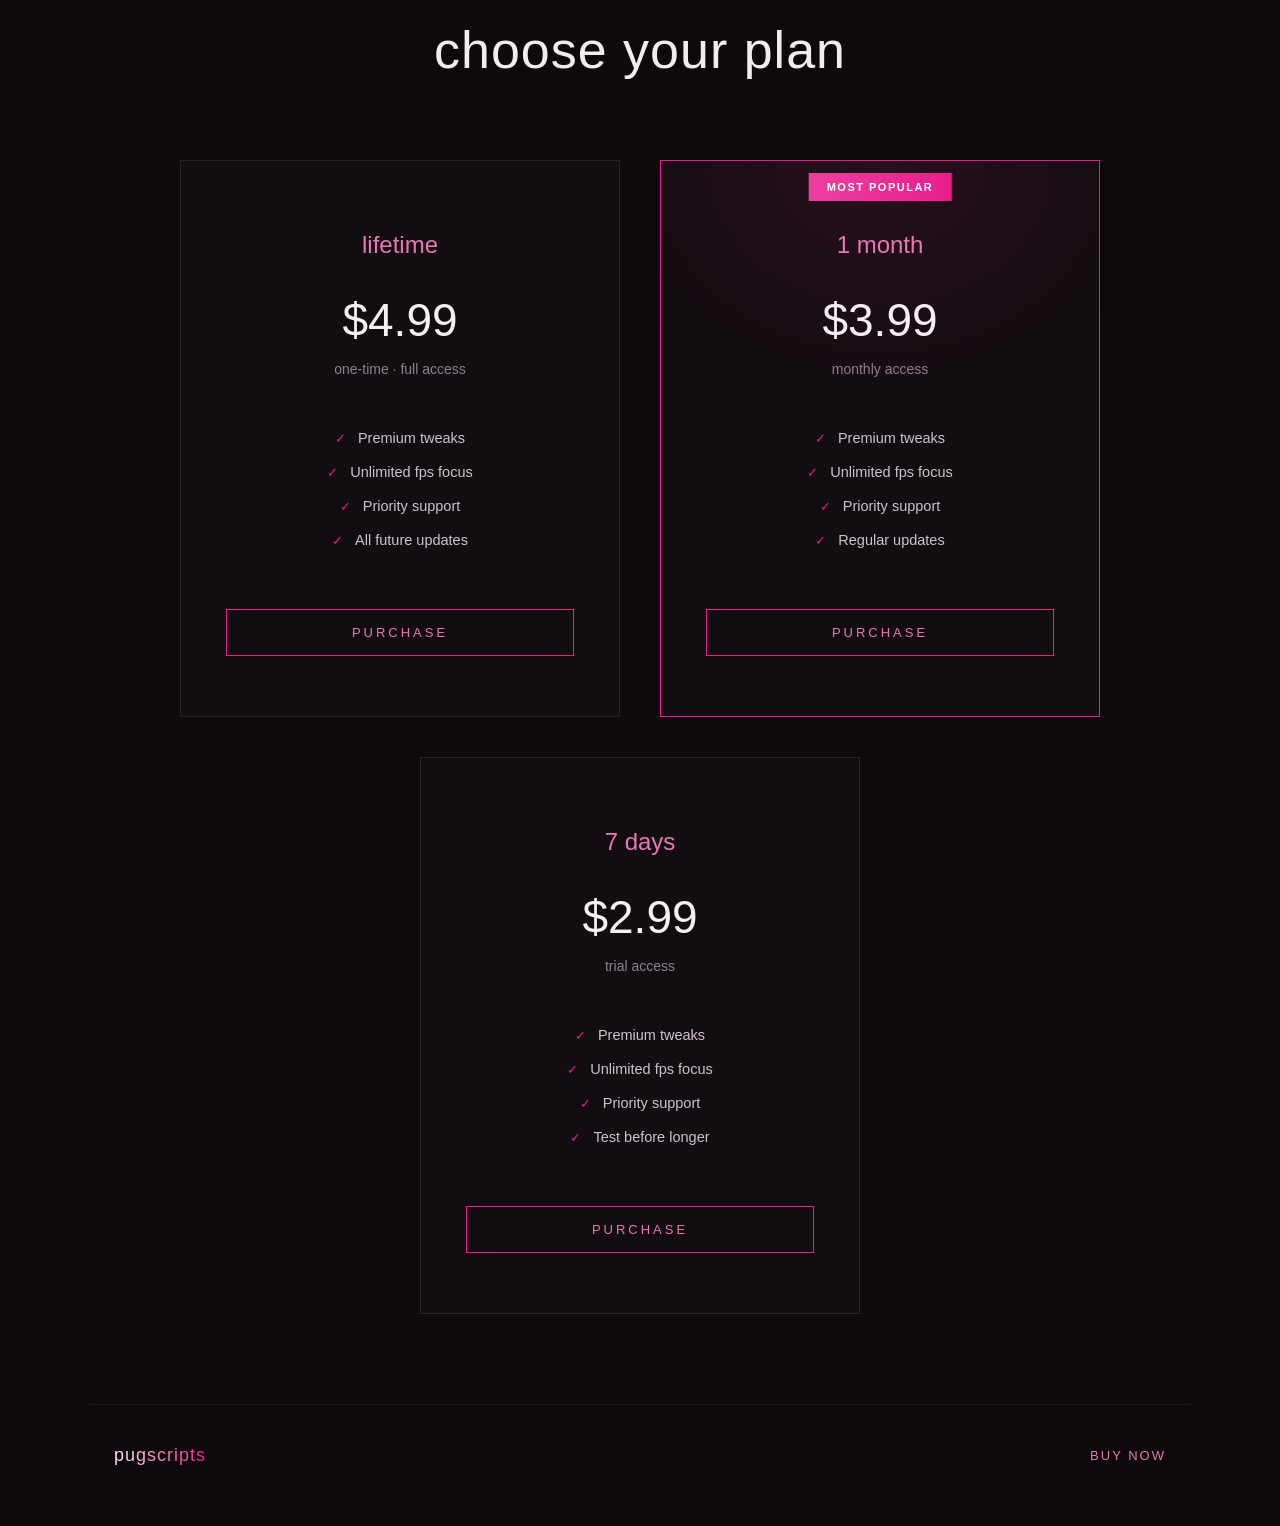
==== commit 5cbe77ee: "Add files via upload" ====
--- a/index.html
+++ b/index.html
@@ -77,7 +77,6 @@
             your browser does not support video.
         </video>
     </div>
-    <p class="video-note">put your clip at <code>assets/demo.mp4</code> (or change the src). autoplays muted when scrolled into view.</p>
 </section>
 
 <section class="exclusive reveal">
@@ -150,7 +149,6 @@
             <a class="btn-outline" href="https://paritycheats.mysellauth.com/product/pug-scripts-tweaks" target="_blank" rel="noopener">Purchase</a>
         </div>
     </div>
-    <p class="pricing-note">all plans checkout on the official sellauth page. same product, same files.</p>
 </section>
 
 <footer class="site-foot">
@@ -159,6 +157,8 @@
 </footer>
 </main>
 
+<div id="purchase-toasts" aria-live="polite"></div>
+
 <script src="js/nav.js"></script>
 <script src="js/effects.js"></script>
 <script src="js/main.js"></script>
--- a/css/effects.css
+++ b/css/effects.css
@@ -29,3 +29,50 @@
 #snow.active {
     opacity: 0.55;
 }
+
+#purchase-toasts {
+    position: fixed;
+    left: 22px;
+    bottom: 22px;
+    z-index: 120;
+    display: flex;
+    flex-direction: column-reverse;
+    gap: 10px;
+    pointer-events: none;
+    max-width: min(340px, calc(100vw - 40px));
+}
+.purchase-toast {
+    pointer-events: none;
+    background: rgba(18, 12, 16, 0.92);
+    border: 1px solid rgba(233, 30, 140, 0.35);
+    box-shadow: 0 8px 28px rgba(0, 0, 0, 0.45), 0 0 20px rgba(233, 30, 140, 0.08);
+    padding: 14px 16px;
+    color: #e8e0e6;
+    font-size: 13px;
+    line-height: 1.45;
+    opacity: 0;
+    transform: translateY(12px);
+    transition: opacity .35s ease, transform .35s ease;
+}
+.purchase-toast.show {
+    opacity: 1;
+    transform: translateY(0);
+}
+.purchase-toast .tier {
+    color: #e878b4;
+    font-weight: 400;
+}
+.purchase-toast .loc {
+    color: #9c8d96;
+    font-size: 12px;
+}
+.purchase-toast .dot {
+    display: inline-block;
+    width: 7px;
+    height: 7px;
+    border-radius: 50%;
+    background: #e91e8c;
+    box-shadow: 0 0 8px rgba(233, 30, 140, 0.8);
+    margin-right: 8px;
+    vertical-align: middle;
+}
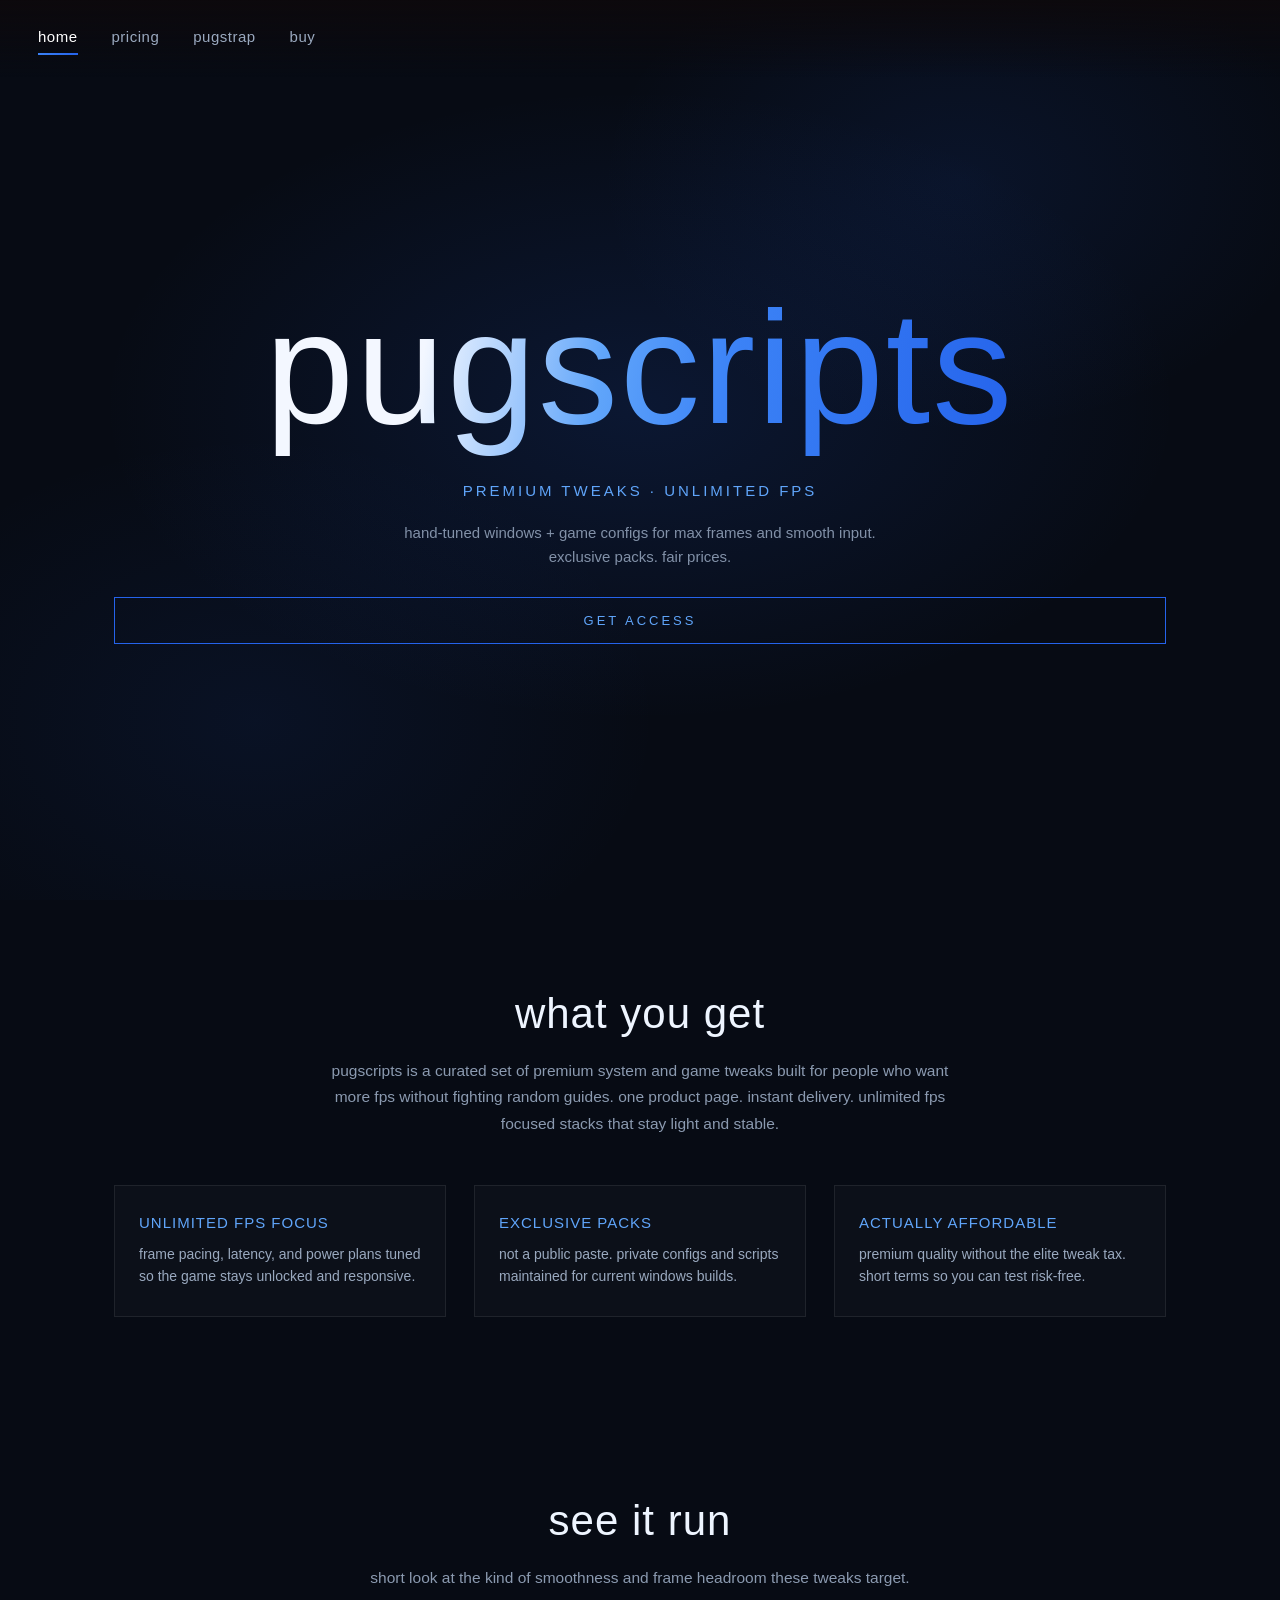
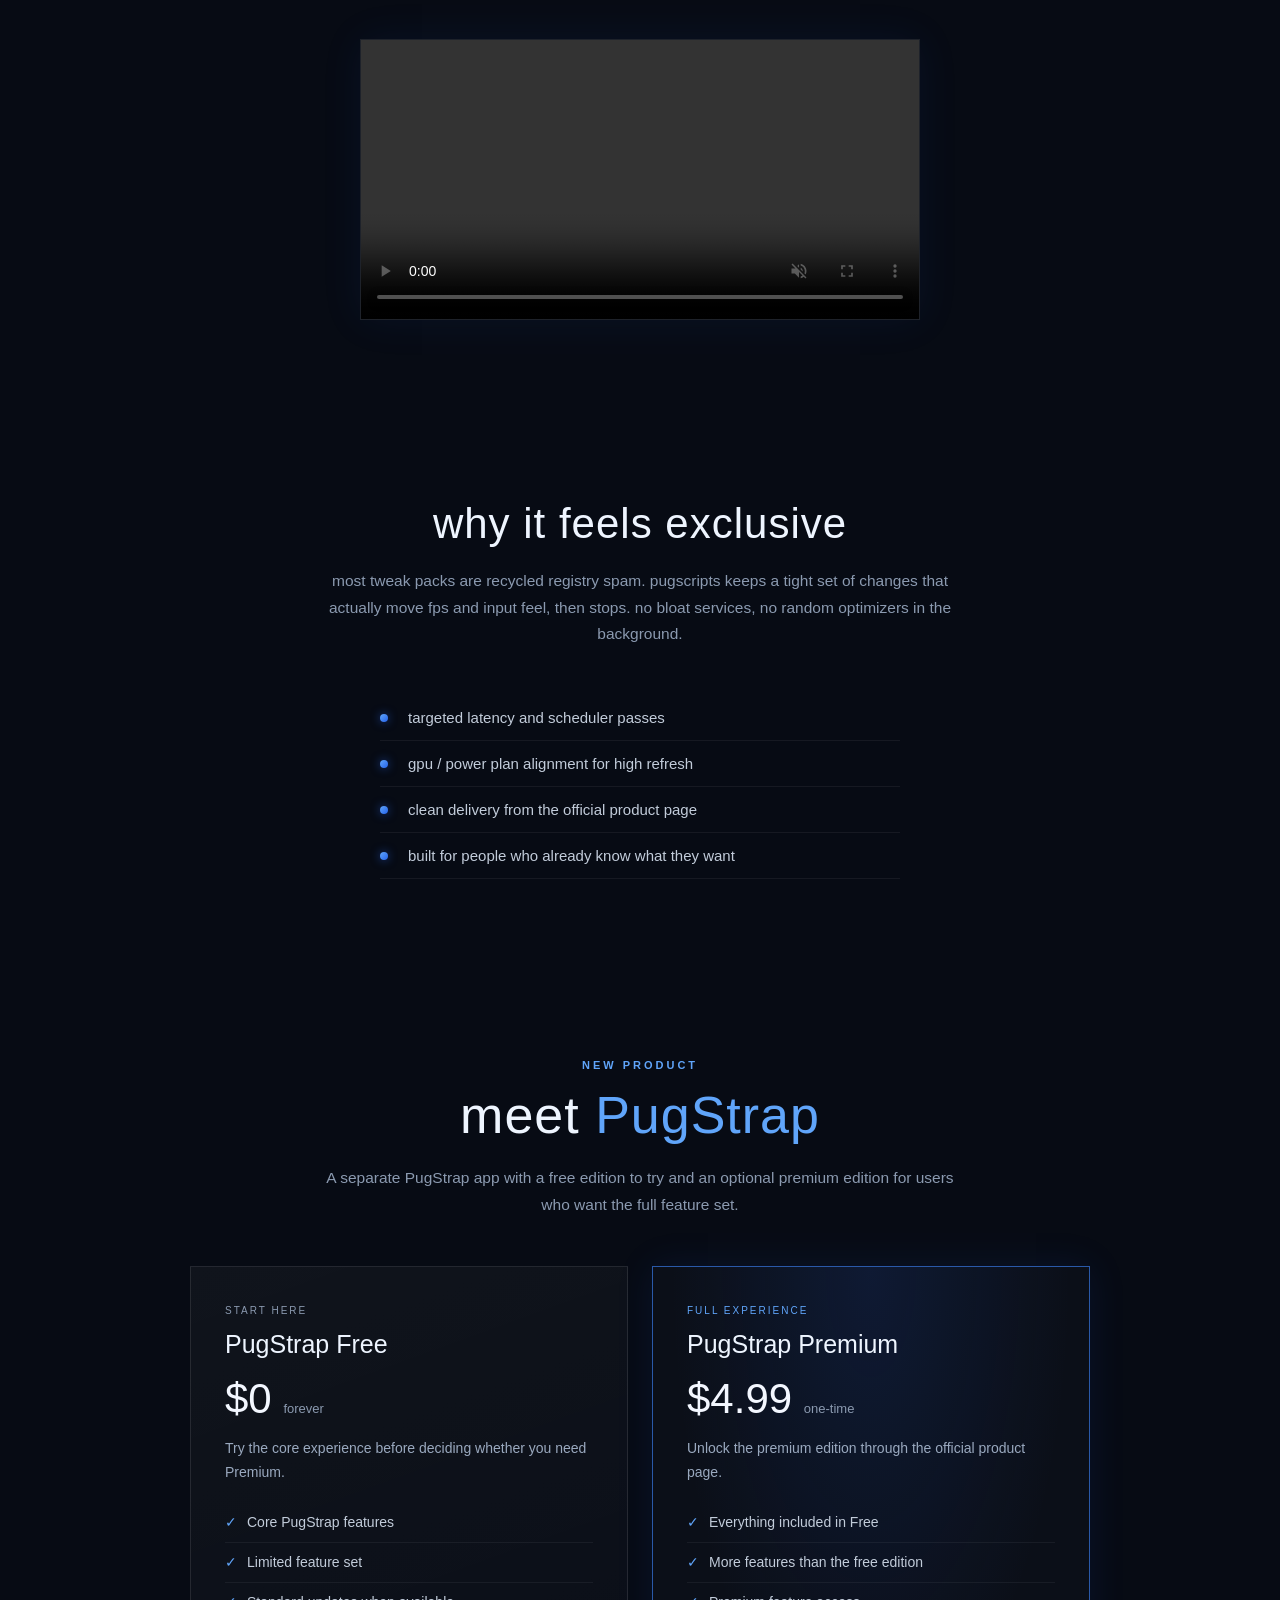
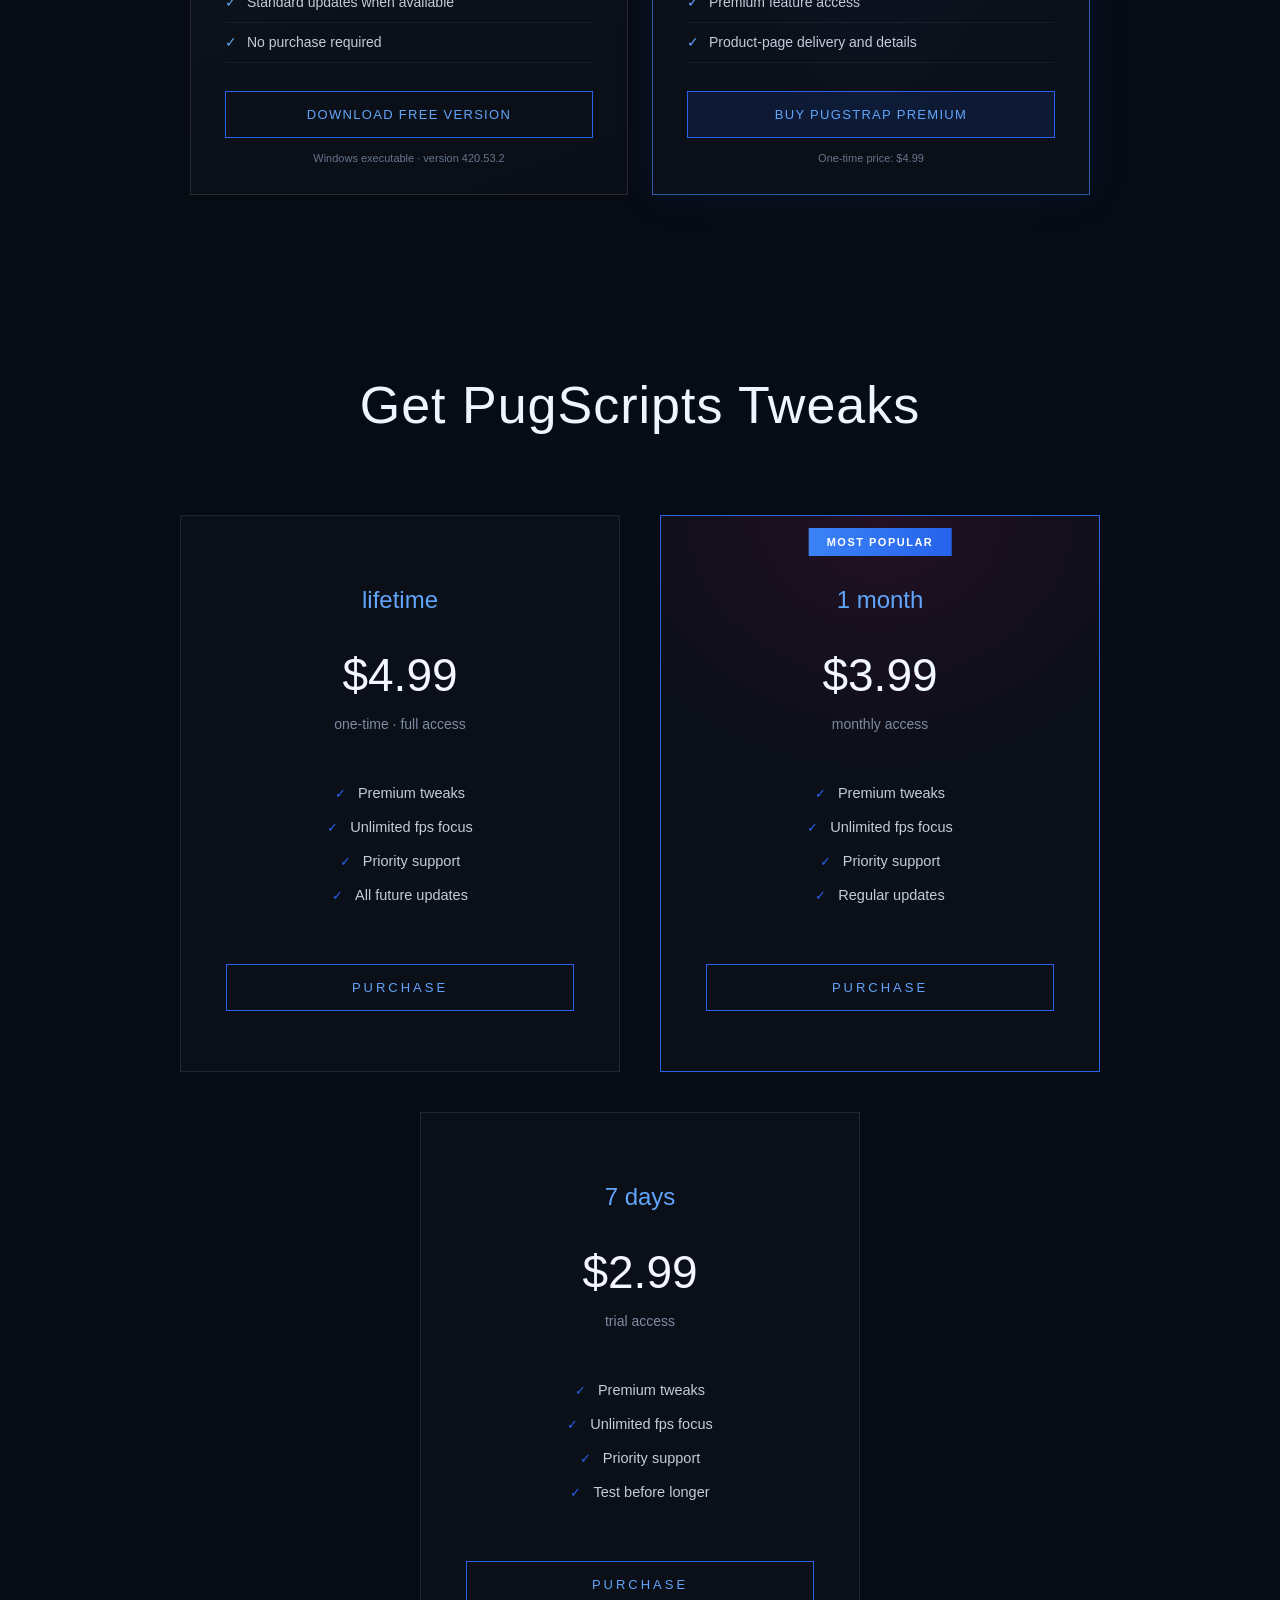
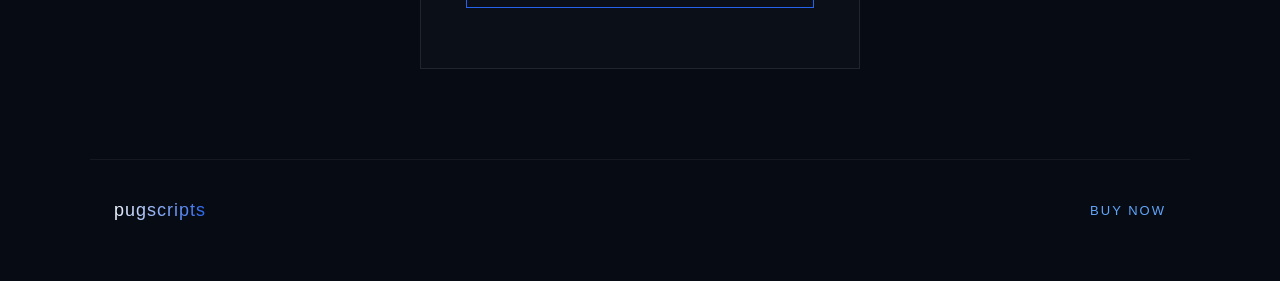
==== commit a0d746cd: "Add files via upload" ====
--- a/index.html
+++ b/index.html
@@ -3,7 +3,7 @@
 <head>
 <meta charset="UTF-8">
 <meta name="viewport" content="width=device-width, initial-scale=1.0">
-<title>pugscripts</title>
+<title>PugScripts &amp; PugStrap</title>
 <link rel="stylesheet" href="css/base.css">
 <link rel="stylesheet" href="css/pricing.css">
 <link rel="stylesheet" href="css/effects.css">
@@ -11,38 +11,17 @@
 <body>
 
 <div id="cursor-glow"></div>
-<canvas id="snow"></canvas>
 
 <nav id="main-nav">
     <a data-nav="home" href="#top" class="active">home</a>
     <a data-nav="pricing" href="#pricing">pricing</a>
+    <a data-nav="pugstrap" href="#pugstrap">pugstrap</a>
     <a href="https://paritycheats.mysellauth.com/product/pug-scripts-tweaks" target="_blank" rel="noopener">buy</a>
     <span id="nav-underline"></span>
 </nav>
 
 <main id="top">
 <section class="hero">
-    <svg class="palm" viewBox="0 0 220 260" xmlns="http://www.w3.org/2000/svg" aria-hidden="true">
-        <defs>
-            <linearGradient id="palm-grad" x1="0%" y1="0%" x2="100%" y2="100%">
-                <stop offset="0%" stop-color="#f27ab8"/>
-                <stop offset="55%" stop-color="#ec3fa0"/>
-                <stop offset="100%" stop-color="#e91e8c"/>
-            </linearGradient>
-        </defs>
-        <g fill="url(#palm-grad)">
-            <path d="M104 252 C100 205 100 160 106 122 C109 104 112 96 114 88 L126 92 C121 102 117 114 113 132 C108 166 110 208 118 252 Z"/>
-            <ellipse cx="117" cy="92" rx="12" ry="9"/>
-            <path d="M117 92 C88 74 54 70 24 84 C54 80 86 88 113 106 Z"/>
-            <path d="M117 92 C96 64 66 52 34 56 C64 60 92 74 111 100 Z"/>
-            <path d="M117 92 C106 62 104 34 116 8 C112 36 118 64 125 88 Z"/>
-            <path d="M117 92 C123 60 134 34 158 16 C139 38 131 64 128 92 Z"/>
-            <path d="M117 92 C139 66 167 54 196 58 C168 64 144 78 125 102 Z"/>
-            <path d="M117 92 C145 80 175 82 198 98 C172 92 146 96 122 108 Z"/>
-            <circle cx="110" cy="100" r="7"/>
-            <circle cx="122" cy="102" r="6"/>
-        </g>
-    </svg>
     <div class="logo">pugscripts</div>
     <p class="tagline">premium tweaks · unlimited fps</p>
     <p class="hero-sub">hand-tuned windows + game configs for max frames and smooth input. exclusive packs. fair prices.</p>
@@ -90,26 +69,46 @@
     </ul>
 </section>
 
-<section class="reviews reveal">
-    <h2>what people say</h2>
-    <div class="review-grid">
-        <blockquote class="review">
-            <p>went from hard 144 lock to stable 300+ in the same title. input felt cleaner the same day.</p>
-            <footer>— kai</footer>
-        </blockquote>
-        <blockquote class="review">
-            <p>finally a pack that does not install three random apps. just the tweaks. price is a joke for what you get.</p>
-            <footer>— mira</footer>
-        </blockquote>
-        <blockquote class="review">
-            <p>bought the short plan to test. kept it. unlimited fps focus is not marketing — frames actually stayed up.</p>
-            <footer>— jules</footer>
-        </blockquote>
+
+
+<section id="pugstrap" class="pugstrap-section reveal">
+    <div class="pugstrap-kicker">NEW PRODUCT</div>
+    <h2 class="section-title">meet <span>PugStrap</span></h2>
+    <p class="lead">A separate PugStrap app with a free edition to try and an optional premium edition for users who want the full feature set.</p>
+    <div class="pugstrap-grid">
+        <article class="pugstrap-card free-card">
+            <div class="pugstrap-plan-label">START HERE</div>
+            <h3>PugStrap Free</h3>
+            <div class="pugstrap-price">$0 <small>forever</small></div>
+            <p class="pugstrap-description">Try the core experience before deciding whether you need Premium.</p>
+            <ul>
+                <li>Core PugStrap features</li>
+                <li>Limited feature set</li>
+                <li>Standard updates when available</li>
+                <li>No purchase required</li>
+            </ul>
+            <a class="btn-outline" href="downloads/PugStrap-v420.53.2.exe" download>Download free version</a>
+            <p class="pugstrap-footnote">Windows executable · version 420.53.2</p>
+        </article>
+        <article class="pugstrap-card premium-card">
+            <div class="pugstrap-plan-label premium-label">FULL EXPERIENCE</div>
+            <h3>PugStrap Premium</h3>
+            <div class="pugstrap-price">$4.99 <small>one-time</small></div>
+            <p class="pugstrap-description">Unlock the premium edition through the official product page.</p>
+            <ul>
+                <li>Everything included in Free</li>
+                <li>More features than the free edition</li>
+                <li>Premium feature access</li>
+                <li>Product-page delivery and details</li>
+            </ul>
+            <a class="btn-outline pugstrap-buy" href="https://paritycheats.mysellauth.com/product/pugstrap-premium" target="_blank" rel="noopener">Buy PugStrap Premium</a>
+            <p class="pugstrap-footnote">One-time price: $4.99</p>
+        </article>
     </div>
 </section>
 
 <section id="pricing" class="pricing reveal">
-    <h2 class="section-title">choose your plan</h2>
+    <h2 class="section-title">Get PugScripts Tweaks</h2>
     <div class="plans">
         <div class="plan">
             <h3>lifetime</h3>
@@ -157,7 +156,6 @@
 </footer>
 </main>
 
-<div id="purchase-toasts" aria-live="polite"></div>
 
 <script src="js/nav.js"></script>
 <script src="js/effects.js"></script>
--- a/css/base.css
+++ b/css/base.css
@@ -3,13 +3,13 @@
 body {
     font-family: "Segoe UI", "Helvetica Neue", Arial, sans-serif;
     font-weight: 300;
-    background: #0d090c;
-    color: #e8e0e6;
+    background: #070b14;
+    color: #e6edf7;
     min-height: 100vh;
     background-image:
-        radial-gradient(ellipse 60% 50% at 50% 45%, rgba(120, 20, 80, 0.14), transparent 70%),
-        radial-gradient(ellipse 40% 40% at 75% 20%, rgba(90, 15, 60, 0.10), transparent 70%),
-        radial-gradient(ellipse 45% 45% at 20% 80%, rgba(80, 10, 50, 0.08), transparent 70%);
+        radial-gradient(ellipse 60% 50% at 50% 45%, rgba(37, 99, 235, 0.14), transparent 70%),
+        radial-gradient(ellipse 40% 40% at 75% 20%, rgba(37, 99, 235, 0.10), transparent 70%),
+        radial-gradient(ellipse 45% 45% at 20% 80%, rgba(37, 99, 235, 0.08), transparent 70%);
     background-attachment: fixed;
     overflow-x: hidden;
 }
@@ -24,7 +24,7 @@
     background: linear-gradient(to bottom, rgba(13, 9, 12, 0.92), transparent);
 }
 nav a {
-    color: #b8a8b4;
+    color: #9aa9bf;
     text-decoration: none;
     font-size: 15px;
     letter-spacing: 0.5px;
@@ -38,7 +38,7 @@
     position: absolute;
     bottom: 22px;
     height: 2px;
-    background: linear-gradient(90deg, #ec3fa0, #e91e8c, #f27ab8);
+    background: linear-gradient(90deg, #3b82f6, #2563eb, #60a5fa);
     background-size: 200% 100%;
     animation: rgbShift 4s linear infinite;
     left: 0;
@@ -62,22 +62,13 @@
     padding: 100px 24px 80px;
     text-align: center;
 }
-.palm {
-    position: absolute;
-    top: 50%;
-    left: 50%;
-    transform: translate(-50%, -58%);
-    width: clamp(320px, 42vw, 620px);
-    opacity: 0.14;
-    pointer-events: none;
-}
 .logo {
     position: relative;
     z-index: 1;
     font-size: clamp(64px, 13vw, 160px);
     font-weight: 200;
     letter-spacing: 2px;
-    background: linear-gradient(100deg, #f5eef3 0%, #f5eef3 22%, #f27ab8 45%, #ec3fa0 62%, #e91e8c 100%);
+    background: linear-gradient(100deg, #f3f7ff 0%, #f3f7ff 22%, #60a5fa 45%, #3b82f6 62%, #2563eb 100%);
     -webkit-background-clip: text;
     background-clip: text;
     -webkit-text-fill-color: transparent;
@@ -89,7 +80,7 @@
     font-size: 15px;
     letter-spacing: 3px;
     text-transform: uppercase;
-    color: #e878b4;
+    color: #60a5fa;
     font-weight: 400;
 }
 .hero-sub {
@@ -98,7 +89,7 @@
     max-width: 520px;
     font-size: 15px;
     line-height: 1.6;
-    color: #9c8d96;
+    color: #8291a8;
 }
 .hero-cta {
     position: relative;
@@ -114,8 +105,8 @@
     width: 100%;
     padding: 15px 0;
     background: transparent;
-    border: 1px solid #e91e8c;
-    color: #e878b4;
+    border: 1px solid #2563eb;
+    color: #60a5fa;
     font-size: 13px;
     letter-spacing: 3px;
     font-family: inherit;
@@ -126,9 +117,9 @@
     text-align: center;
 }
 .btn-outline:hover {
-    background: rgba(233, 30, 140, 0.12);
+    background: rgba(37, 99, 235, 0.12);
     color: #fff;
-    box-shadow: 0 0 24px rgba(233, 30, 140, 0.25);
+    box-shadow: 0 0 24px rgba(37, 99, 235, 0.25);
 }
 section {
     padding: 90px 24px;
@@ -139,7 +130,7 @@
     font-size: clamp(28px, 4vw, 42px);
     font-weight: 200;
     letter-spacing: 1px;
-    color: #f2ebf0;
+    color: #eef5ff;
     margin-bottom: 20px;
     text-align: center;
 }
@@ -149,7 +140,7 @@
     margin: 0 auto 48px;
     font-size: 15.5px;
     line-height: 1.7;
-    color: #a89aa3;
+    color: #8b9ab0;
 }
 .feature-row {
     display: grid;
@@ -163,29 +154,29 @@
     transition: border-color .25s, background .25s;
 }
 .feature:hover {
-    border-color: rgba(233, 30, 140, 0.35);
-    background: rgba(233, 30, 140, 0.04);
+    border-color: rgba(37, 99, 235, 0.35);
+    background: rgba(37, 99, 235, 0.04);
 }
 .feature h3 {
     font-size: 15px;
     font-weight: 400;
     letter-spacing: 1px;
     text-transform: uppercase;
-    color: #e878b4;
+    color: #60a5fa;
     margin-bottom: 12px;
 }
 .feature p {
     font-size: 14px;
     line-height: 1.6;
-    color: #b8a8b4;
+    color: #9aa9bf;
 }
 .video-wrap {
-    max-width: 860px;
+    max-width: 560px;
     margin: 0 auto;
     border: 1px solid rgba(255, 255, 255, 0.1);
-    background: #0a0709;
+    background: #050912;
     overflow: hidden;
-    box-shadow: 0 0 40px rgba(233, 30, 140, 0.08);
+    box-shadow: 0 0 40px rgba(37, 99, 235, 0.08);
 }
 .video-wrap video {
     display: block;
@@ -196,10 +187,10 @@
     text-align: center;
     margin-top: 14px;
     font-size: 12.5px;
-    color: #6e6169;
+    color: #66758b;
 }
 .video-note code {
-    color: #e878b4;
+    color: #60a5fa;
     font-family: Consolas, monospace;
 }
 .exclusive-list {
@@ -209,7 +200,7 @@
 }
 .exclusive-list li {
     font-size: 15px;
-    color: #cfc3cb;
+    color: #c2ccda;
     padding: 14px 0;
     border-bottom: 1px solid rgba(255, 255, 255, 0.06);
     padding-left: 28px;
@@ -224,8 +215,8 @@
     width: 8px;
     height: 8px;
     border-radius: 50%;
-    background: linear-gradient(135deg, #f27ab8, #e91e8c);
-    box-shadow: 0 0 10px rgba(233, 30, 140, 0.6);
+    background: linear-gradient(135deg, #60a5fa, #2563eb);
+    box-shadow: 0 0 10px rgba(37, 99, 235, 0.6);
 }
 .review-grid {
     display: grid;
@@ -241,12 +232,12 @@
 .review p {
     font-size: 14.5px;
     line-height: 1.65;
-    color: #d4c8d0;
+    color: #d0d8e5;
     margin-bottom: 18px;
 }
 .review footer {
     font-size: 13px;
-    color: #e878b4;
+    color: #60a5fa;
     letter-spacing: 0.5px;
 }
 .pricing { max-width: 1450px; }
@@ -254,7 +245,7 @@
     text-align: center;
     margin-top: 36px;
     font-size: 13px;
-    color: #7a6d75;
+    color: #718096;
 }
 .site-foot {
     display: flex;
@@ -269,13 +260,13 @@
     font-size: 18px;
     font-weight: 200;
     letter-spacing: 1px;
-    background: linear-gradient(100deg, #f5eef3, #e91e8c);
+    background: linear-gradient(100deg, #f3f7ff, #2563eb);
     -webkit-background-clip: text;
     background-clip: text;
     -webkit-text-fill-color: transparent;
 }
 .site-foot a {
-    color: #e878b4;
+    color: #60a5fa;
     text-decoration: none;
     font-size: 13px;
     letter-spacing: 2px;
@@ -292,13 +283,6 @@
     transform: translateY(0);
 }
 body.loaded .hero .logo { animation: logoIn 1.1s ease .1s both; }
-body.loaded .hero .palm { animation: palmIn 1.4s ease .25s both; }
-body.loaded .hero .tagline,
-body.loaded .hero .hero-sub,
-body.loaded .hero .hero-cta { animation: logoIn 1s ease .3s both; }
-body.loaded nav { animation: navIn .7s ease both; }
-@keyframes palmIn {
-    from { opacity: 0; }
     to { opacity: 0.14; }
 }
 @keyframes navIn {
--- a/css/pricing.css
+++ b/css/pricing.css
@@ -4,7 +4,7 @@
     font-weight: 200;
     letter-spacing: 1px;
     margin-bottom: 80px;
-    color: #f2ebf0;
+    color: #eef5ff;
 }
 .plans {
     display: flex;
@@ -26,11 +26,11 @@
     transition: border-color .25s, box-shadow .3s;
 }
 .plan:hover {
-    border-color: rgba(233, 30, 140, 0.4);
-    box-shadow: 0 0 32px rgba(233, 30, 140, 0.08);
+    border-color: rgba(37, 99, 235, 0.4);
+    box-shadow: 0 0 32px rgba(37, 99, 235, 0.08);
 }
 .plan.popular {
-    border-color: #e91e8c;
+    border-color: #2563eb;
     background:
         radial-gradient(ellipse 90% 60% at 50% 0%, rgba(160, 25, 100, 0.16), transparent 75%),
         rgba(255, 255, 255, 0.015);
@@ -39,7 +39,7 @@
     position: absolute;
     top: 0; left: 50%;
     transform: translate(-50%, 12px);
-    background: linear-gradient(90deg, #ec3fa0, #e91e8c);
+    background: linear-gradient(90deg, #3b82f6, #2563eb);
     color: #fff;
     font-size: 11px;
     font-weight: 600;
@@ -49,18 +49,18 @@
 .plan h3 {
     font-size: 24px;
     font-weight: 300;
-    color: #e878b4;
+    color: #60a5fa;
     margin-bottom: 34px;
 }
 .plan .price {
     font-size: 46px;
     font-weight: 300;
-    color: #f5eef3;
+    color: #f3f7ff;
     margin-bottom: 14px;
 }
 .plan .period {
     font-size: 14px;
-    color: #8f8089;
+    color: #7d8ca3;
     margin-bottom: 44px;
 }
 .plan ul {
@@ -69,12 +69,35 @@
 }
 .plan li {
     font-size: 14.5px;
-    color: #cfc3cb;
+    color: #c2ccda;
     padding: 9px 0;
 }
 .plan li::before {
     content: "\2713";
-    color: #e91e8c;
+    color: #2563eb;
     margin-right: 12px;
     font-size: 13px;
 }
+
+
+/* PugStrap product cards */
+.pugstrap-section { max-width: 1100px; }
+.pugstrap-kicker { text-align:center; color:#60a5fa; letter-spacing:3px; font-size:11px; font-weight:600; margin-bottom:14px; }
+#pugstrap .section-title { margin-bottom:20px; }
+#pugstrap .section-title span { color:#60a5fa; }
+.pugstrap-grid { display:grid; grid-template-columns:repeat(2,minmax(0,1fr)); gap:24px; max-width:900px; margin:0 auto; align-items:stretch; }
+.pugstrap-card { position:relative; padding:38px 34px 30px; border:1px solid rgba(255,255,255,.10); background:linear-gradient(160deg,rgba(255,255,255,.035),rgba(255,255,255,.012)); text-align:left; display:flex; flex-direction:column; min-width:0; }
+.premium-card { border-color:rgba(59,130,246,.65); box-shadow:0 0 36px rgba(37,99,235,.10); background:radial-gradient(ellipse at top,rgba(37,99,235,.13),transparent 65%),rgba(255,255,255,.015); }
+.pugstrap-plan-label { font-size:10px; letter-spacing:2px; color:#8b9ab0; margin-bottom:14px; }
+.premium-label { color:#60a5fa; }
+.pugstrap-card h3 { font-size:25px; font-weight:400; margin-bottom:16px; color:#eef5ff; }
+.pugstrap-price { font-size:42px; font-weight:300; color:#f3f7ff; margin-bottom:14px; }
+.pugstrap-price small { font-size:13px; color:#8b9ab0; font-weight:400; }
+.pugstrap-description { color:#9aa9bf; font-size:14px; line-height:1.7; min-height:48px; margin-bottom:18px; }
+.pugstrap-card ul { list-style:none; margin:0 0 28px; flex:1; }
+.pugstrap-card li { color:#c2ccda; font-size:14px; line-height:1.5; padding:9px 0; border-bottom:1px solid rgba(255,255,255,.055); }
+.pugstrap-card li::before { content:"✓"; color:#60a5fa; margin-right:10px; }
+.pugstrap-card .btn-outline { padding:15px 10px; letter-spacing:1.3px; }
+.pugstrap-buy { background:rgba(37,99,235,.13); }
+.pugstrap-footnote { text-align:center; color:#66758b; font-size:11px; margin-top:14px; }
+@media(max-width:700px) { .pugstrap-grid { grid-template-columns:1fr; } .pugstrap-card { padding:30px 24px 25px; } .pugstrap-description { min-height:0; } }
--- a/css/effects.css
+++ b/css/effects.css
@@ -6,7 +6,7 @@
     pointer-events: none;
     z-index: 50;
     transform: translate(-50%, -50%);
-    background: radial-gradient(circle, rgba(233, 30, 140, 0.14) 0%, rgba(236, 63, 160, 0.06) 40%, transparent 70%);
+    background: radial-gradient(circle, rgba(37, 99, 235, 0.14) 0%, rgba(236, 63, 160, 0.06) 40%, transparent 70%);
     mix-blend-mode: screen;
     opacity: 0;
     transition: opacity .25s ease;
@@ -16,63 +16,4 @@
     opacity: 1;
 }
 
-#snow {
-    position: fixed;
-    inset: 0;
-    width: 100%;
-    height: 100%;
-    pointer-events: none;
-    z-index: 40;
-    opacity: 0;
-    transition: opacity 1s ease;
-}
-#snow.active {
-    opacity: 0.55;
-}
 
-#purchase-toasts {
-    position: fixed;
-    left: 22px;
-    bottom: 22px;
-    z-index: 120;
-    display: flex;
-    flex-direction: column-reverse;
-    gap: 10px;
-    pointer-events: none;
-    max-width: min(340px, calc(100vw - 40px));
-}
-.purchase-toast {
-    pointer-events: none;
-    background: rgba(18, 12, 16, 0.92);
-    border: 1px solid rgba(233, 30, 140, 0.35);
-    box-shadow: 0 8px 28px rgba(0, 0, 0, 0.45), 0 0 20px rgba(233, 30, 140, 0.08);
-    padding: 14px 16px;
-    color: #e8e0e6;
-    font-size: 13px;
-    line-height: 1.45;
-    opacity: 0;
-    transform: translateY(12px);
-    transition: opacity .35s ease, transform .35s ease;
-}
-.purchase-toast.show {
-    opacity: 1;
-    transform: translateY(0);
-}
-.purchase-toast .tier {
-    color: #e878b4;
-    font-weight: 400;
-}
-.purchase-toast .loc {
-    color: #9c8d96;
-    font-size: 12px;
-}
-.purchase-toast .dot {
-    display: inline-block;
-    width: 7px;
-    height: 7px;
-    border-radius: 50%;
-    background: #e91e8c;
-    box-shadow: 0 0 8px rgba(233, 30, 140, 0.8);
-    margin-right: 8px;
-    vertical-align: middle;
-}
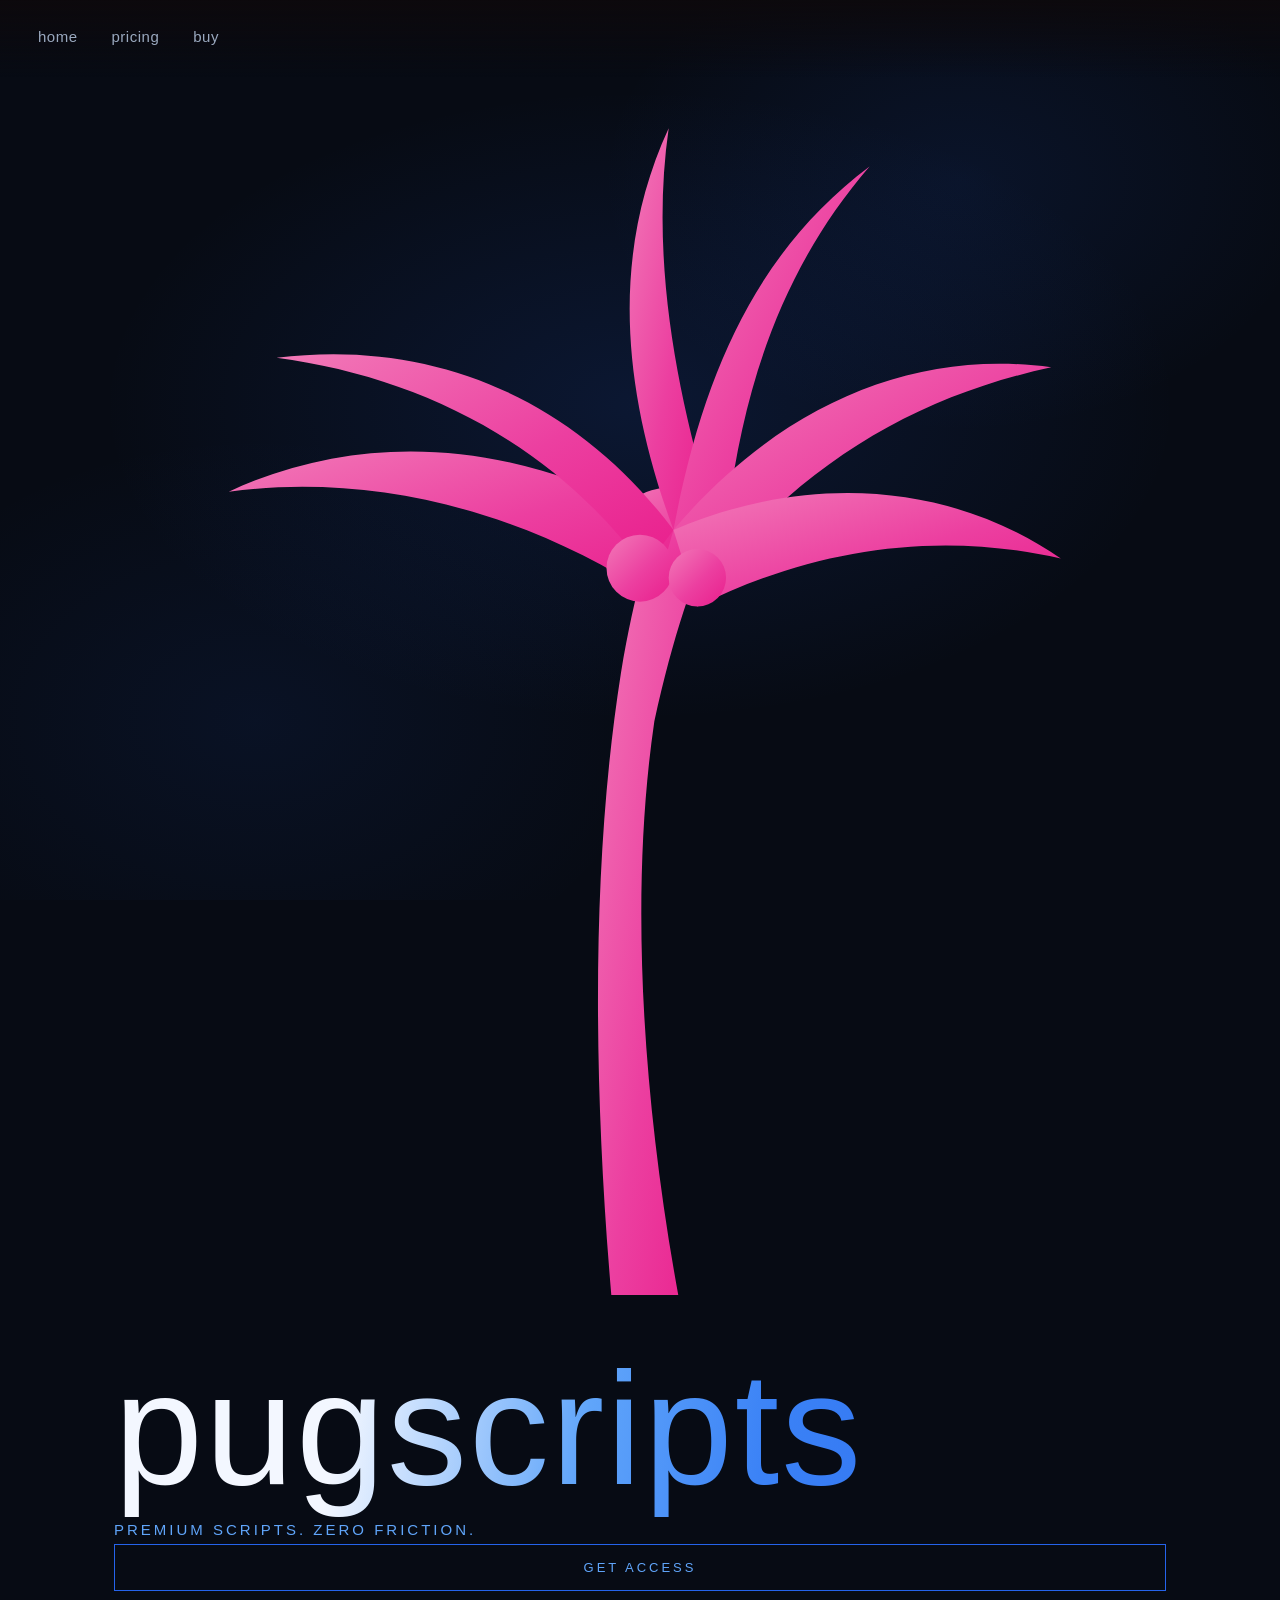
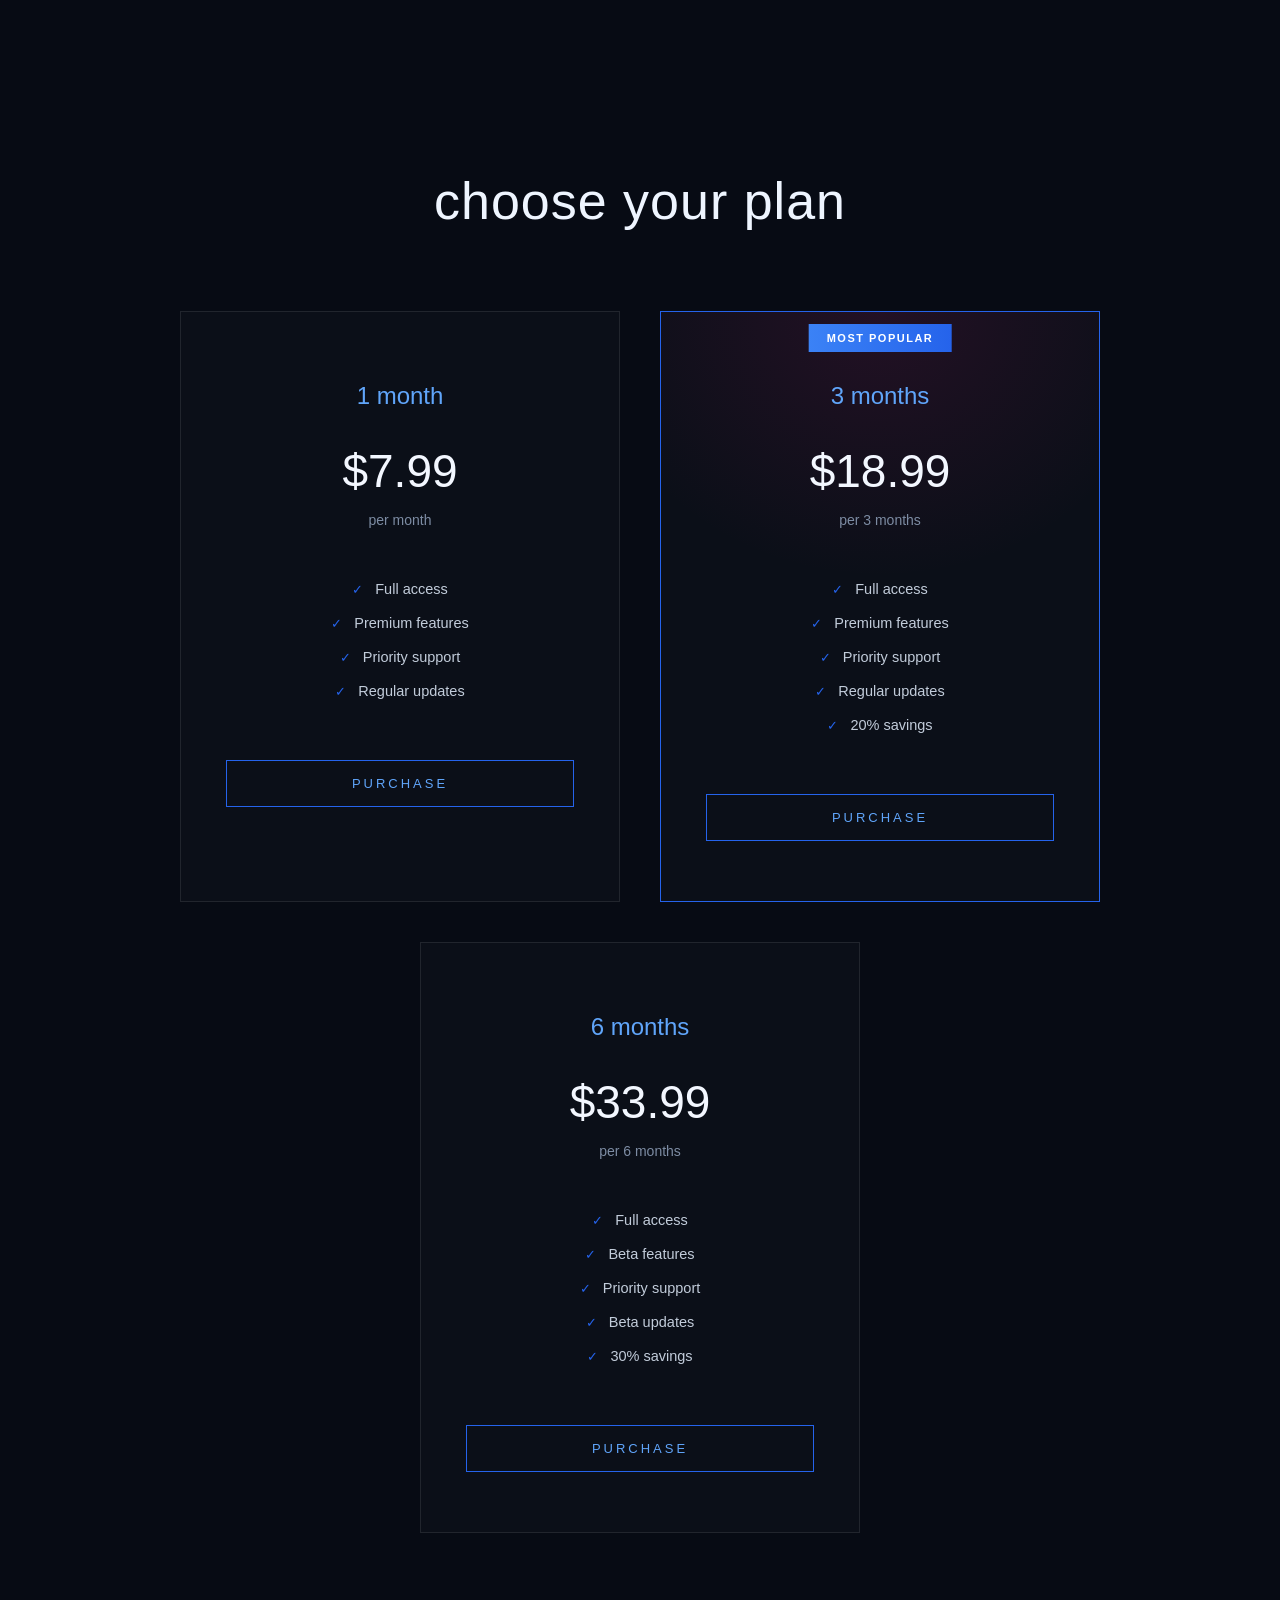
==== commit 5c6a9ef3: "Add files via upload" ====
--- a/index.html
+++ b/index.html
@@ -3,162 +3,93 @@
 <head>
 <meta charset="UTF-8">
 <meta name="viewport" content="width=device-width, initial-scale=1.0">
-<title>PugScripts &amp; PugStrap</title>
+<title>pugscripts</title>
 <link rel="stylesheet" href="css/base.css">
 <link rel="stylesheet" href="css/pricing.css">
-<link rel="stylesheet" href="css/effects.css">
+<link rel="stylesheet" href="css/loader.css">
 </head>
 <body>
 
-<div id="cursor-glow"></div>
-
 <nav id="main-nav">
-    <a data-nav="home" href="#top" class="active">home</a>
-    <a data-nav="pricing" href="#pricing">pricing</a>
-    <a data-nav="pugstrap" href="#pugstrap">pugstrap</a>
-    <a href="https://paritycheats.mysellauth.com/product/pug-scripts-tweaks" target="_blank" rel="noopener">buy</a>
+    <a data-nav="home" onclick="show('home')">home</a>
+    <a data-nav="pricing" onclick="show('pricing')">pricing</a>
+    <a href="https://paritycheats.com" target="_blank" rel="noopener">buy</a>
     <span id="nav-underline"></span>
 </nav>
 
-<main id="top">
-<section class="hero">
+<section id="view-home" class="view visible">
+    <svg class="palm" viewBox="0 0 220 260" xmlns="http://www.w3.org/2000/svg" aria-hidden="true">
+        <defs>
+            <linearGradient id="palm-grad" x1="0%" y1="0%" x2="100%" y2="100%">
+                <stop offset="0%" stop-color="#f27ab8"/>
+                <stop offset="55%" stop-color="#ec3fa0"/>
+                <stop offset="100%" stop-color="#e91e8c"/>
+            </linearGradient>
+        </defs>
+        <g fill="url(#palm-grad)">
+            <path d="M104 252 C100 205 100 160 106 122 C109 104 112 96 114 88 L126 92 C121 102 117 114 113 132 C108 166 110 208 118 252 Z"/>
+            <ellipse cx="117" cy="92" rx="12" ry="9"/>
+            <path d="M117 92 C88 74 54 70 24 84 C54 80 86 88 113 106 Z"/>
+            <path d="M117 92 C96 64 66 52 34 56 C64 60 92 74 111 100 Z"/>
+            <path d="M117 92 C106 62 104 34 116 8 C112 36 118 64 125 88 Z"/>
+            <path d="M117 92 C123 60 134 34 158 16 C139 38 131 64 128 92 Z"/>
+            <path d="M117 92 C139 66 167 54 196 58 C168 64 144 78 125 102 Z"/>
+            <path d="M117 92 C145 80 175 82 198 98 C172 92 146 96 122 108 Z"/>
+            <circle cx="110" cy="100" r="7"/>
+            <circle cx="122" cy="102" r="6"/>
+        </g>
+    </svg>
     <div class="logo">pugscripts</div>
-    <p class="tagline">premium tweaks · unlimited fps</p>
-    <p class="hero-sub">hand-tuned windows + game configs for max frames and smooth input. exclusive packs. fair prices.</p>
-    <a class="btn-outline hero-cta" href="https://paritycheats.mysellauth.com/product/pug-scripts-tweaks" target="_blank" rel="noopener">get access</a>
+    <p class="tagline">premium scripts. zero friction.</p>
+    <a class="btn-outline hero-cta" href="https://paritycheats.com" target="_blank" rel="noopener">get access</a>
 </section>
 
-<section class="intro reveal">
-    <h2>what you get</h2>
-    <p class="lead">pugscripts is a curated set of premium system and game tweaks built for people who want more fps without fighting random guides. one product page. instant delivery. unlimited fps focused stacks that stay light and stable.</p>
-    <div class="feature-row">
-        <div class="feature">
-            <h3>unlimited fps focus</h3>
-            <p>frame pacing, latency, and power plans tuned so the game stays unlocked and responsive.</p>
+<section id="view-pricing" class="view">
+    <h2 class="section-title">choose your plan</h2>
+    <div class="plans">
+        <div class="plan">
+            <h3>1 month</h3>
+            <div class="price">$7.99</div>
+            <div class="period">per month</div>
+            <ul>
+                <li>Full access</li>
+                <li>Premium features</li>
+                <li>Priority support</li>
+                <li>Regular updates</li>
+            </ul>
+            <a class="btn-outline" href="https://paritycheats.com" target="_blank" rel="noopener">Purchase</a>
         </div>
-        <div class="feature">
-            <h3>exclusive packs</h3>
-            <p>not a public paste. private configs and scripts maintained for current windows builds.</p>
+        <div class="plan popular">
+            <div class="badge">MOST POPULAR</div>
+            <h3>3 months</h3>
+            <div class="price">$18.99</div>
+            <div class="period">per 3 months</div>
+            <ul>
+                <li>Full access</li>
+                <li>Premium features</li>
+                <li>Priority support</li>
+                <li>Regular updates</li>
+                <li>20% savings</li>
+            </ul>
+            <a class="btn-outline" href="https://paritycheats.com" target="_blank" rel="noopener">Purchase</a>
         </div>
-        <div class="feature">
-            <h3>actually affordable</h3>
-            <p>premium quality without the elite tweak tax. short terms so you can test risk-free.</p>
+        <div class="plan">
+            <h3>6 months</h3>
+            <div class="price">$33.99</div>
+            <div class="period">per 6 months</div>
+            <ul>
+                <li>Full access</li>
+                <li>Beta features</li>
+                <li>Priority support</li>
+                <li>Beta updates</li>
+                <li>30% savings</li>
+            </ul>
+            <a class="btn-outline" href="https://paritycheats.com" target="_blank" rel="noopener">Purchase</a>
         </div>
     </div>
 </section>
 
-<section class="video-block reveal">
-    <h2>see it run</h2>
-    <p class="lead">short look at the kind of smoothness and frame headroom these tweaks target.</p>
-    <div class="video-wrap">
-        <video id="demo-video" controls playsinline preload="metadata">
-            <source src="assets/demo.mp4" type="video/mp4">
-            your browser does not support video.
-        </video>
-    </div>
-</section>
-
-<section class="exclusive reveal">
-    <h2>why it feels exclusive</h2>
-    <p class="lead">most tweak packs are recycled registry spam. pugscripts keeps a tight set of changes that actually move fps and input feel, then stops. no bloat services, no random optimizers in the background.</p>
-    <ul class="exclusive-list">
-        <li>targeted latency and scheduler passes</li>
-        <li>gpu / power plan alignment for high refresh</li>
-        <li>clean delivery from the official product page</li>
-        <li>built for people who already know what they want</li>
-    </ul>
-</section>
-
-
-
-<section id="pugstrap" class="pugstrap-section reveal">
-    <div class="pugstrap-kicker">NEW PRODUCT</div>
-    <h2 class="section-title">meet <span>PugStrap</span></h2>
-    <p class="lead">A separate PugStrap app with a free edition to try and an optional premium edition for users who want the full feature set.</p>
-    <div class="pugstrap-grid">
-        <article class="pugstrap-card free-card">
-            <div class="pugstrap-plan-label">START HERE</div>
-            <h3>PugStrap Free</h3>
-            <div class="pugstrap-price">$0 <small>forever</small></div>
-            <p class="pugstrap-description">Try the core experience before deciding whether you need Premium.</p>
-            <ul>
-                <li>Core PugStrap features</li>
-                <li>Limited feature set</li>
-                <li>Standard updates when available</li>
-                <li>No purchase required</li>
-            </ul>
-            <a class="btn-outline" href="downloads/PugStrap-v420.53.2.exe" download>Download free version</a>
-            <p class="pugstrap-footnote">Windows executable · version 420.53.2</p>
-        </article>
-        <article class="pugstrap-card premium-card">
-            <div class="pugstrap-plan-label premium-label">FULL EXPERIENCE</div>
-            <h3>PugStrap Premium</h3>
-            <div class="pugstrap-price">$4.99 <small>one-time</small></div>
-            <p class="pugstrap-description">Unlock the premium edition through the official product page.</p>
-            <ul>
-                <li>Everything included in Free</li>
-                <li>More features than the free edition</li>
-                <li>Premium feature access</li>
-                <li>Product-page delivery and details</li>
-            </ul>
-            <a class="btn-outline pugstrap-buy" href="https://paritycheats.mysellauth.com/product/pugstrap-premium" target="_blank" rel="noopener">Buy PugStrap Premium</a>
-            <p class="pugstrap-footnote">One-time price: $4.99</p>
-        </article>
-    </div>
-</section>
-
-<section id="pricing" class="pricing reveal">
-    <h2 class="section-title">Get PugScripts Tweaks</h2>
-    <div class="plans">
-        <div class="plan">
-            <h3>lifetime</h3>
-            <div class="price">$4.99</div>
-            <div class="period">one-time · full access</div>
-            <ul>
-                <li>Premium tweaks</li>
-                <li>Unlimited fps focus</li>
-                <li>Priority support</li>
-                <li>All future updates</li>
-            </ul>
-            <a class="btn-outline" href="https://paritycheats.mysellauth.com/product/pug-scripts-tweaks" target="_blank" rel="noopener">Purchase</a>
-        </div>
-        <div class="plan popular">
-            <div class="badge">MOST POPULAR</div>
-            <h3>1 month</h3>
-            <div class="price">$3.99</div>
-            <div class="period">monthly access</div>
-            <ul>
-                <li>Premium tweaks</li>
-                <li>Unlimited fps focus</li>
-                <li>Priority support</li>
-                <li>Regular updates</li>
-            </ul>
-            <a class="btn-outline" href="https://paritycheats.mysellauth.com/product/pug-scripts-tweaks" target="_blank" rel="noopener">Purchase</a>
-        </div>
-        <div class="plan">
-            <h3>7 days</h3>
-            <div class="price">$2.99</div>
-            <div class="period">trial access</div>
-            <ul>
-                <li>Premium tweaks</li>
-                <li>Unlimited fps focus</li>
-                <li>Priority support</li>
-                <li>Test before longer</li>
-            </ul>
-            <a class="btn-outline" href="https://paritycheats.mysellauth.com/product/pug-scripts-tweaks" target="_blank" rel="noopener">Purchase</a>
-        </div>
-    </div>
-</section>
-
-<footer class="site-foot">
-    <span class="logo-mini">pugscripts</span>
-    <a href="https://paritycheats.mysellauth.com/product/pug-scripts-tweaks" target="_blank" rel="noopener">buy now</a>
-</footer>
-</main>
-
-
 <script src="js/nav.js"></script>
-<script src="js/effects.js"></script>
 <script src="js/main.js"></script>
 
 </body>
--- a/css/loader.css
+++ b/css/loader.css
@@ -0,0 +1,56 @@
+#loader {
+    position: fixed;
+    inset: 0;
+    background: #070b14;
+    background-image: radial-gradient(ellipse 60% 50% at 50% 45%, rgba(37, 99, 235, 0.14), transparent 70%);
+    display: none;
+    flex-direction: column;
+    align-items: center;
+    justify-content: center;
+    z-index: 200;
+    opacity: 0;
+    transition: opacity .4s ease;
+}
+#loader.on { display: flex; }
+#loader.shown { opacity: 1; }
+
+.loader-logo {
+    font-size: 64px;
+    font-weight: 200;
+    letter-spacing: 2px;
+    background: linear-gradient(100deg, #f3f7ff 0%, #f3f7ff 22%, #60a5fa 45%, #3b82f6 62%, #2563eb 100%);
+    -webkit-background-clip: text;
+    background-clip: text;
+    -webkit-text-fill-color: transparent;
+    user-select: none;
+    animation: loaderPulse 1.6s ease-in-out infinite;
+    margin-bottom: 46px;
+}
+@keyframes loaderPulse {
+    0%, 100% { opacity: 1; }
+    50% { opacity: .45; }
+}
+
+.loader-bar {
+    width: 260px;
+    height: 2px;
+    background: rgba(255, 255, 255, 0.1);
+    overflow: hidden;
+    margin-bottom: 26px;
+}
+.loader-bar-fill {
+    height: 100%;
+    width: 0%;
+    background: linear-gradient(90deg, #3b82f6, #2563eb);
+    box-shadow: 0 0 10px rgba(37, 99, 235, 0.7);
+    transition: width .45s ease;
+}
+
+.loader-status {
+    font-family: "Consolas", "Courier New", monospace;
+    font-size: 13px;
+    letter-spacing: 2px;
+    color: #8291a8;
+    min-height: 18px;
+}
+.loader-status .ok { color: #60a5fa; }
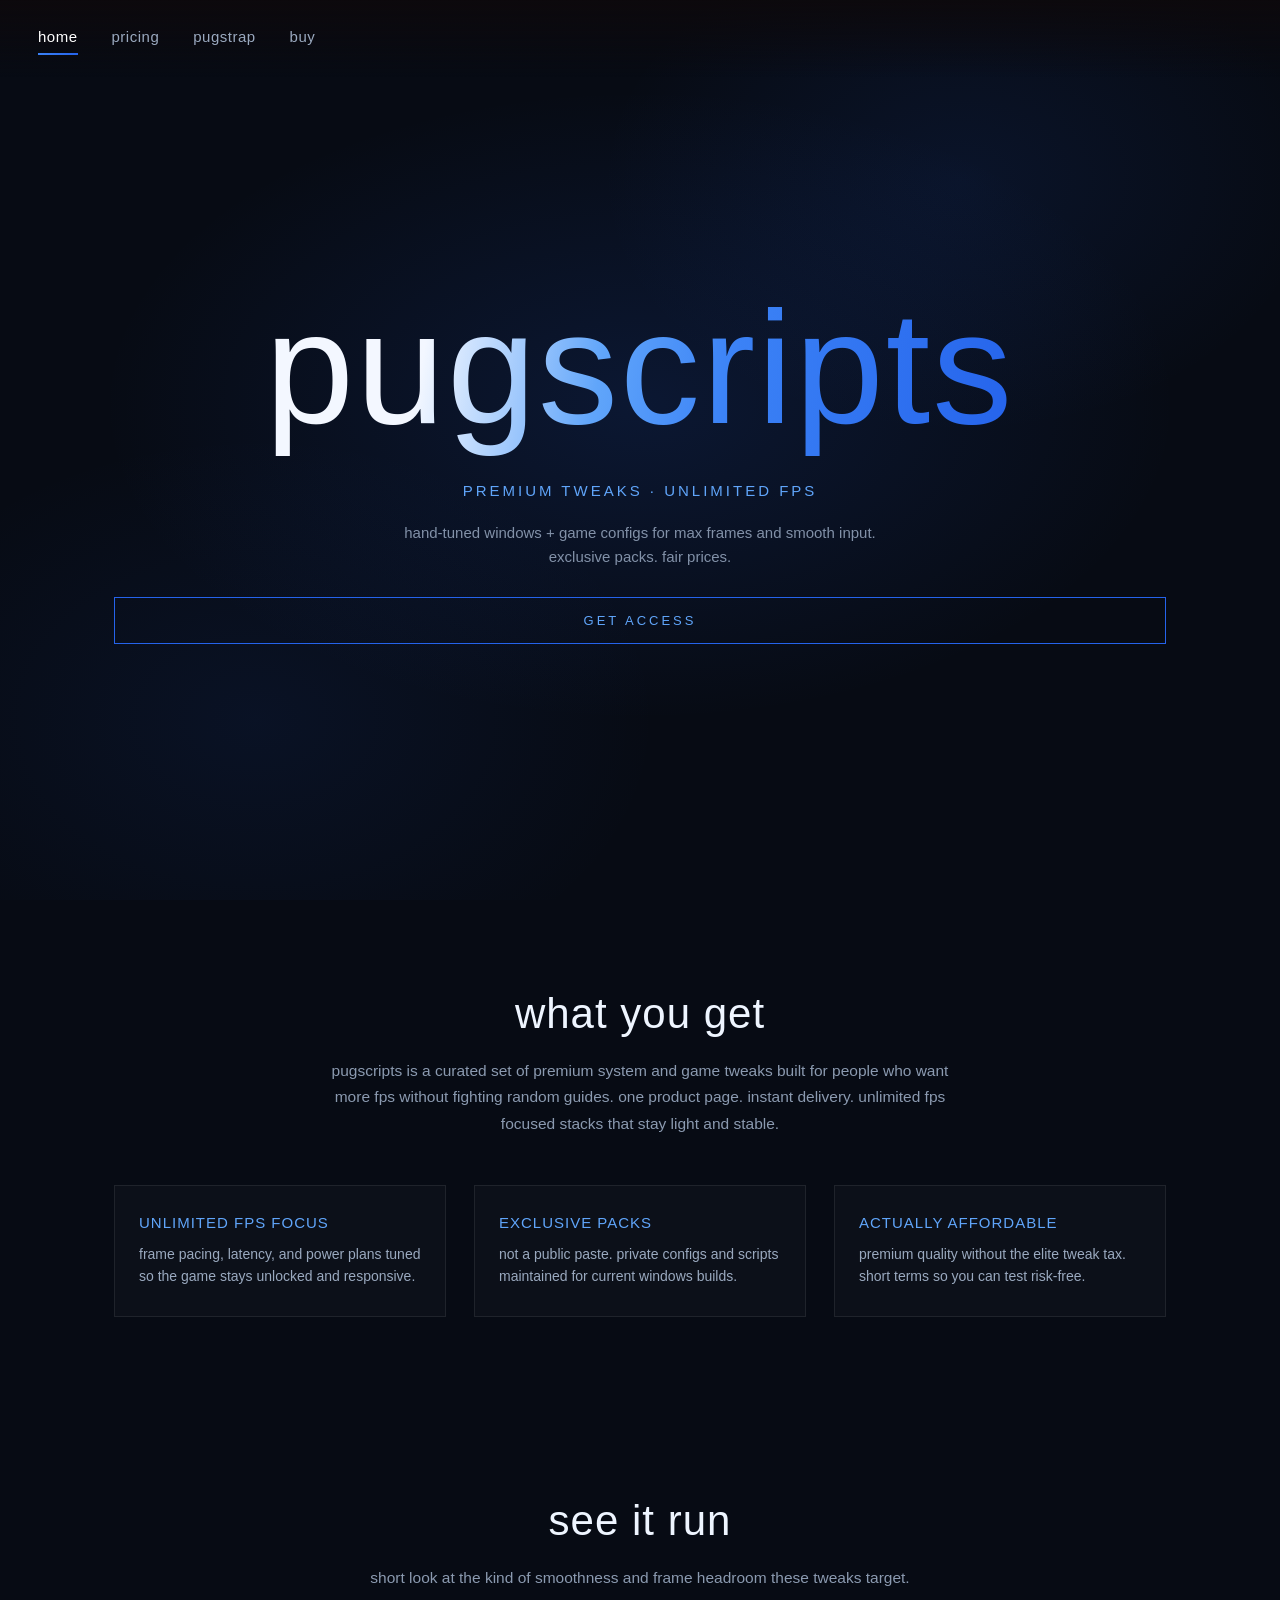
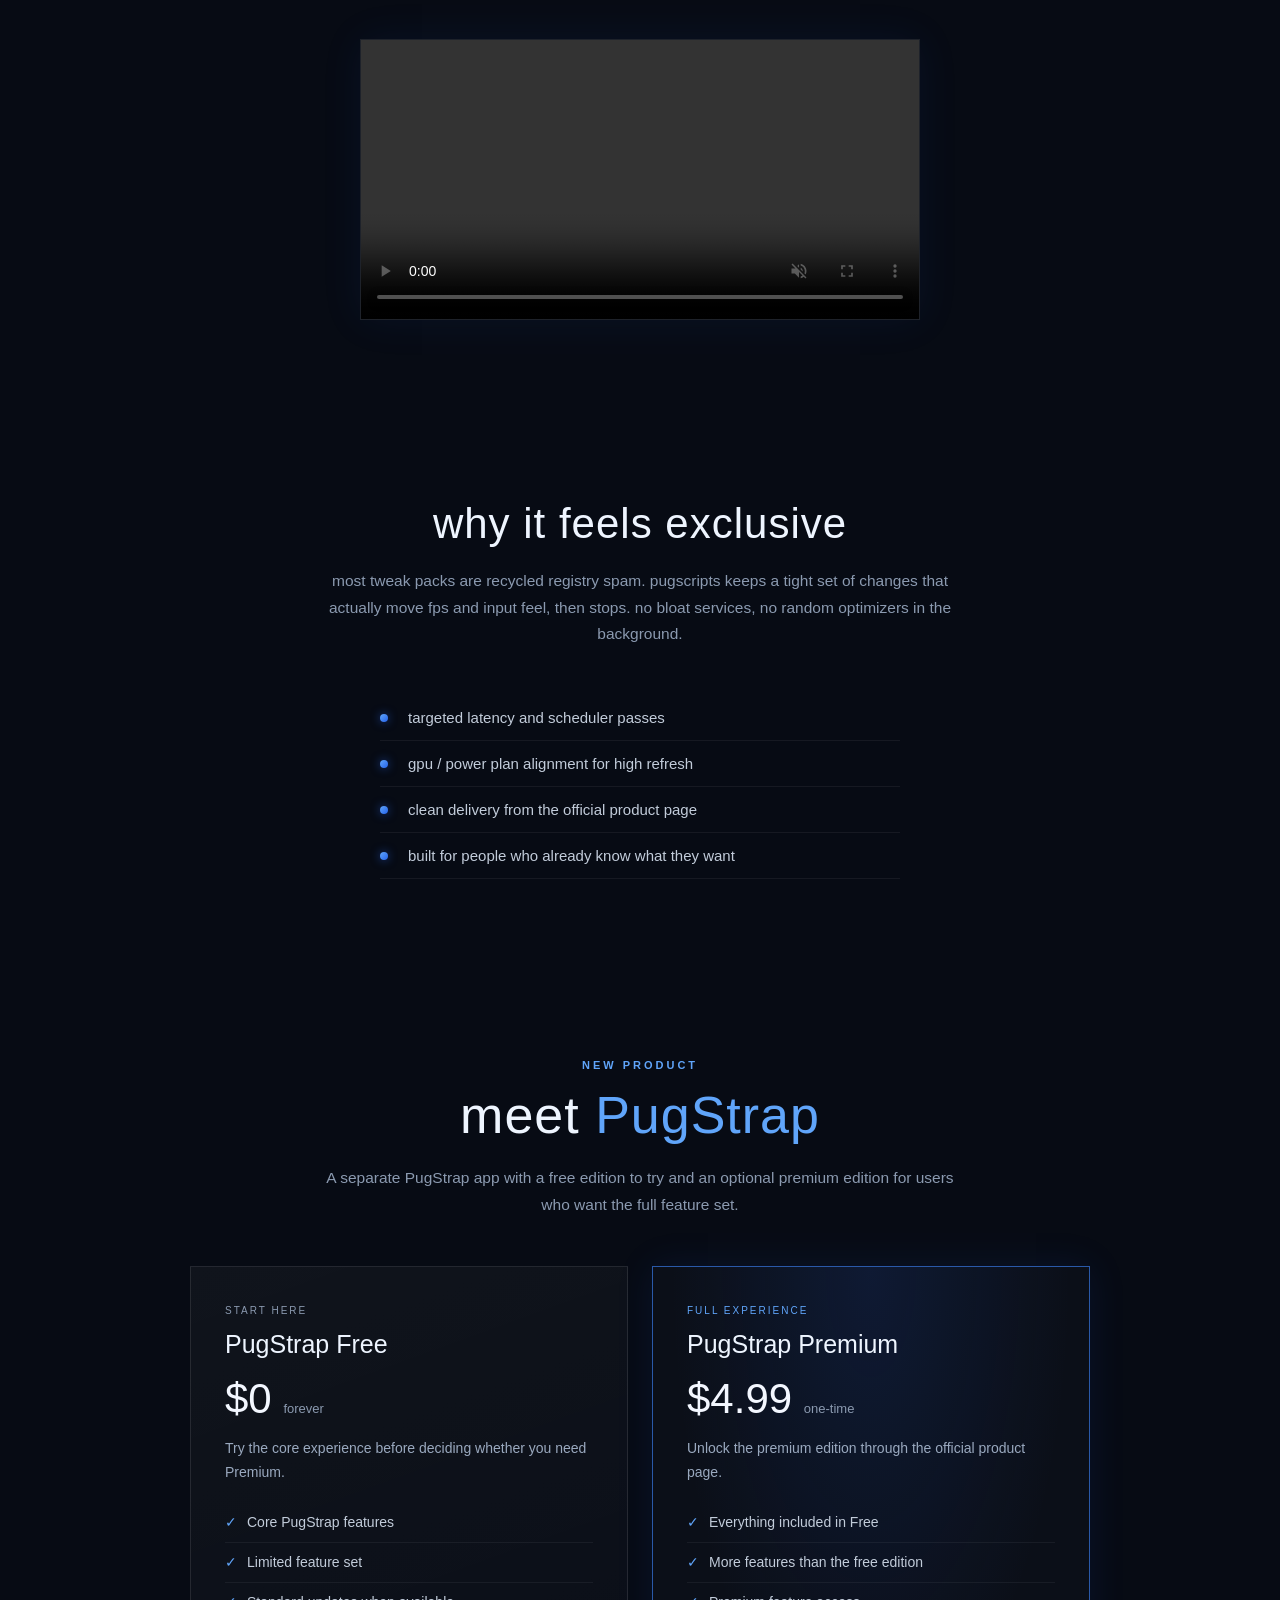
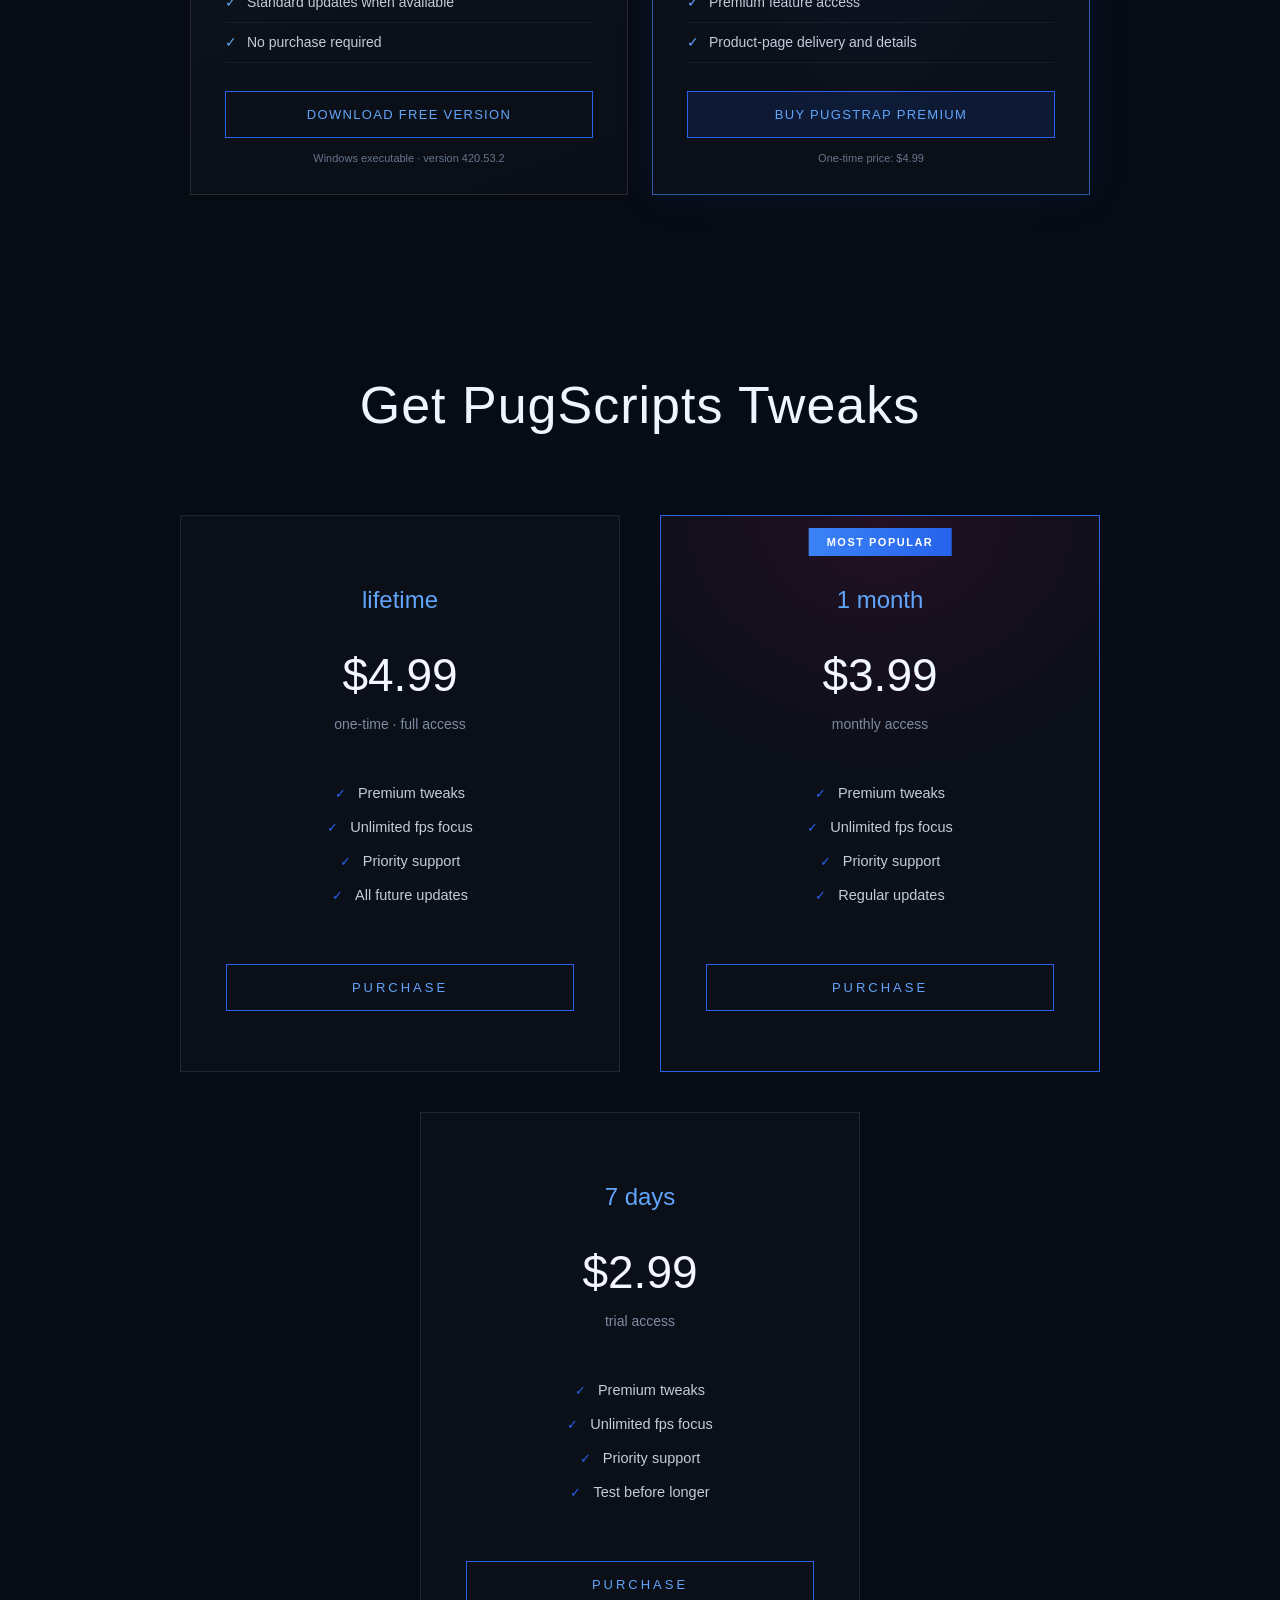
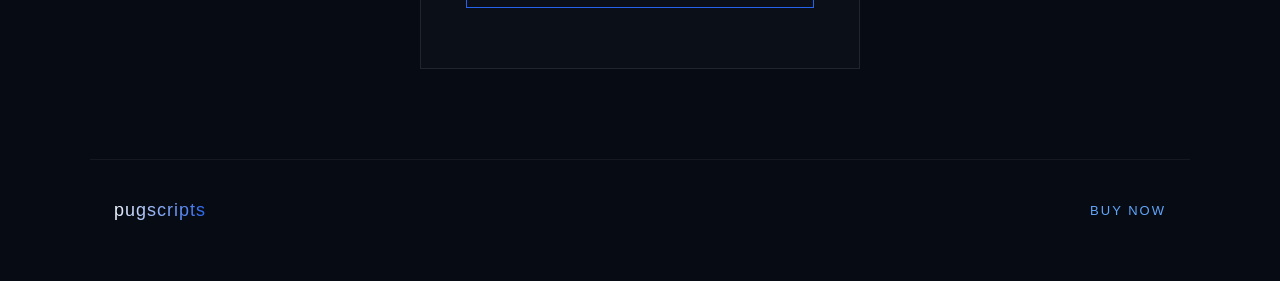
==== commit 25a4ad95: "Add files via upload" ====
--- a/index.html
+++ b/index.html
@@ -3,93 +3,162 @@
 <head>
 <meta charset="UTF-8">
 <meta name="viewport" content="width=device-width, initial-scale=1.0">
-<title>pugscripts</title>
+<title>PugScripts &amp; PugStrap</title>
 <link rel="stylesheet" href="css/base.css">
 <link rel="stylesheet" href="css/pricing.css">
-<link rel="stylesheet" href="css/loader.css">
+<link rel="stylesheet" href="css/effects.css">
 </head>
 <body>
 
+<div id="cursor-glow"></div>
+
 <nav id="main-nav">
-    <a data-nav="home" onclick="show('home')">home</a>
-    <a data-nav="pricing" onclick="show('pricing')">pricing</a>
-    <a href="https://paritycheats.com" target="_blank" rel="noopener">buy</a>
+    <a data-nav="home" href="#top" class="active">home</a>
+    <a data-nav="pricing" href="#pricing">pricing</a>
+    <a data-nav="pugstrap" href="#pugstrap">pugstrap</a>
+    <a href="https://paritycheats.mysellauth.com/product/pug-scripts-tweaks" target="_blank" rel="noopener">buy</a>
     <span id="nav-underline"></span>
 </nav>
 
-<section id="view-home" class="view visible">
-    <svg class="palm" viewBox="0 0 220 260" xmlns="http://www.w3.org/2000/svg" aria-hidden="true">
-        <defs>
-            <linearGradient id="palm-grad" x1="0%" y1="0%" x2="100%" y2="100%">
-                <stop offset="0%" stop-color="#f27ab8"/>
-                <stop offset="55%" stop-color="#ec3fa0"/>
-                <stop offset="100%" stop-color="#e91e8c"/>
-            </linearGradient>
-        </defs>
-        <g fill="url(#palm-grad)">
-            <path d="M104 252 C100 205 100 160 106 122 C109 104 112 96 114 88 L126 92 C121 102 117 114 113 132 C108 166 110 208 118 252 Z"/>
-            <ellipse cx="117" cy="92" rx="12" ry="9"/>
-            <path d="M117 92 C88 74 54 70 24 84 C54 80 86 88 113 106 Z"/>
-            <path d="M117 92 C96 64 66 52 34 56 C64 60 92 74 111 100 Z"/>
-            <path d="M117 92 C106 62 104 34 116 8 C112 36 118 64 125 88 Z"/>
-            <path d="M117 92 C123 60 134 34 158 16 C139 38 131 64 128 92 Z"/>
-            <path d="M117 92 C139 66 167 54 196 58 C168 64 144 78 125 102 Z"/>
-            <path d="M117 92 C145 80 175 82 198 98 C172 92 146 96 122 108 Z"/>
-            <circle cx="110" cy="100" r="7"/>
-            <circle cx="122" cy="102" r="6"/>
-        </g>
-    </svg>
+<main id="top">
+<section class="hero">
     <div class="logo">pugscripts</div>
-    <p class="tagline">premium scripts. zero friction.</p>
-    <a class="btn-outline hero-cta" href="https://paritycheats.com" target="_blank" rel="noopener">get access</a>
+    <p class="tagline">premium tweaks · unlimited fps</p>
+    <p class="hero-sub">hand-tuned windows + game configs for max frames and smooth input. exclusive packs. fair prices.</p>
+    <a class="btn-outline hero-cta" href="https://paritycheats.mysellauth.com/product/pug-scripts-tweaks" target="_blank" rel="noopener">get access</a>
 </section>
 
-<section id="view-pricing" class="view">
-    <h2 class="section-title">choose your plan</h2>
-    <div class="plans">
-        <div class="plan">
-            <h3>1 month</h3>
-            <div class="price">$7.99</div>
-            <div class="period">per month</div>
-            <ul>
-                <li>Full access</li>
-                <li>Premium features</li>
-                <li>Priority support</li>
-                <li>Regular updates</li>
-            </ul>
-            <a class="btn-outline" href="https://paritycheats.com" target="_blank" rel="noopener">Purchase</a>
+<section class="intro reveal">
+    <h2>what you get</h2>
+    <p class="lead">pugscripts is a curated set of premium system and game tweaks built for people who want more fps without fighting random guides. one product page. instant delivery. unlimited fps focused stacks that stay light and stable.</p>
+    <div class="feature-row">
+        <div class="feature">
+            <h3>unlimited fps focus</h3>
+            <p>frame pacing, latency, and power plans tuned so the game stays unlocked and responsive.</p>
         </div>
-        <div class="plan popular">
-            <div class="badge">MOST POPULAR</div>
-            <h3>3 months</h3>
-            <div class="price">$18.99</div>
-            <div class="period">per 3 months</div>
-            <ul>
-                <li>Full access</li>
-                <li>Premium features</li>
-                <li>Priority support</li>
-                <li>Regular updates</li>
-                <li>20% savings</li>
-            </ul>
-            <a class="btn-outline" href="https://paritycheats.com" target="_blank" rel="noopener">Purchase</a>
+        <div class="feature">
+            <h3>exclusive packs</h3>
+            <p>not a public paste. private configs and scripts maintained for current windows builds.</p>
         </div>
-        <div class="plan">
-            <h3>6 months</h3>
-            <div class="price">$33.99</div>
-            <div class="period">per 6 months</div>
-            <ul>
-                <li>Full access</li>
-                <li>Beta features</li>
-                <li>Priority support</li>
-                <li>Beta updates</li>
-                <li>30% savings</li>
-            </ul>
-            <a class="btn-outline" href="https://paritycheats.com" target="_blank" rel="noopener">Purchase</a>
+        <div class="feature">
+            <h3>actually affordable</h3>
+            <p>premium quality without the elite tweak tax. short terms so you can test risk-free.</p>
         </div>
     </div>
 </section>
 
+<section class="video-block reveal">
+    <h2>see it run</h2>
+    <p class="lead">short look at the kind of smoothness and frame headroom these tweaks target.</p>
+    <div class="video-wrap">
+        <video id="demo-video" controls playsinline preload="metadata">
+            <source src="assets/demo.mp4" type="video/mp4">
+            your browser does not support video.
+        </video>
+    </div>
+</section>
+
+<section class="exclusive reveal">
+    <h2>why it feels exclusive</h2>
+    <p class="lead">most tweak packs are recycled registry spam. pugscripts keeps a tight set of changes that actually move fps and input feel, then stops. no bloat services, no random optimizers in the background.</p>
+    <ul class="exclusive-list">
+        <li>targeted latency and scheduler passes</li>
+        <li>gpu / power plan alignment for high refresh</li>
+        <li>clean delivery from the official product page</li>
+        <li>built for people who already know what they want</li>
+    </ul>
+</section>
+
+
+
+<section id="pugstrap" class="pugstrap-section reveal">
+    <div class="pugstrap-kicker">NEW PRODUCT</div>
+    <h2 class="section-title">meet <span>PugStrap</span></h2>
+    <p class="lead">A separate PugStrap app with a free edition to try and an optional premium edition for users who want the full feature set.</p>
+    <div class="pugstrap-grid">
+        <article class="pugstrap-card free-card">
+            <div class="pugstrap-plan-label">START HERE</div>
+            <h3>PugStrap Free</h3>
+            <div class="pugstrap-price">$0 <small>forever</small></div>
+            <p class="pugstrap-description">Try the core experience before deciding whether you need Premium.</p>
+            <ul>
+                <li>Core PugStrap features</li>
+                <li>Limited feature set</li>
+                <li>Standard updates when available</li>
+                <li>No purchase required</li>
+            </ul>
+            <a class="btn-outline" href="downloads/PugStrap-v420.53.2.exe" download>Download free version</a>
+            <p class="pugstrap-footnote">Windows executable · version 420.53.2</p>
+        </article>
+        <article class="pugstrap-card premium-card">
+            <div class="pugstrap-plan-label premium-label">FULL EXPERIENCE</div>
+            <h3>PugStrap Premium</h3>
+            <div class="pugstrap-price">$4.99 <small>one-time</small></div>
+            <p class="pugstrap-description">Unlock the premium edition through the official product page.</p>
+            <ul>
+                <li>Everything included in Free</li>
+                <li>More features than the free edition</li>
+                <li>Premium feature access</li>
+                <li>Product-page delivery and details</li>
+            </ul>
+            <a class="btn-outline pugstrap-buy" href="https://paritycheats.mysellauth.com/product/pugstrap-premium" target="_blank" rel="noopener">Buy PugStrap Premium</a>
+            <p class="pugstrap-footnote">One-time price: $4.99</p>
+        </article>
+    </div>
+</section>
+
+<section id="pricing" class="pricing reveal">
+    <h2 class="section-title">Get PugScripts Tweaks</h2>
+    <div class="plans">
+        <div class="plan">
+            <h3>lifetime</h3>
+            <div class="price">$4.99</div>
+            <div class="period">one-time · full access</div>
+            <ul>
+                <li>Premium tweaks</li>
+                <li>Unlimited fps focus</li>
+                <li>Priority support</li>
+                <li>All future updates</li>
+            </ul>
+            <a class="btn-outline" href="https://paritycheats.mysellauth.com/product/pug-scripts-tweaks" target="_blank" rel="noopener">Purchase</a>
+        </div>
+        <div class="plan popular">
+            <div class="badge">MOST POPULAR</div>
+            <h3>1 month</h3>
+            <div class="price">$3.99</div>
+            <div class="period">monthly access</div>
+            <ul>
+                <li>Premium tweaks</li>
+                <li>Unlimited fps focus</li>
+                <li>Priority support</li>
+                <li>Regular updates</li>
+            </ul>
+            <a class="btn-outline" href="https://paritycheats.mysellauth.com/product/pug-scripts-tweaks" target="_blank" rel="noopener">Purchase</a>
+        </div>
+        <div class="plan">
+            <h3>7 days</h3>
+            <div class="price">$2.99</div>
+            <div class="period">trial access</div>
+            <ul>
+                <li>Premium tweaks</li>
+                <li>Unlimited fps focus</li>
+                <li>Priority support</li>
+                <li>Test before longer</li>
+            </ul>
+            <a class="btn-outline" href="https://paritycheats.mysellauth.com/product/pug-scripts-tweaks" target="_blank" rel="noopener">Purchase</a>
+        </div>
+    </div>
+</section>
+
+<footer class="site-foot">
+    <span class="logo-mini">pugscripts</span>
+    <a href="https://paritycheats.mysellauth.com/product/pug-scripts-tweaks" target="_blank" rel="noopener">buy now</a>
+</footer>
+</main>
+
+
 <script src="js/nav.js"></script>
+<script src="js/effects.js"></script>
 <script src="js/main.js"></script>
 
 </body>
--- a/css/effects.css
+++ b/css/effects.css
@@ -0,0 +1,19 @@
+#cursor-glow {
+    position: fixed;
+    width: 220px;
+    height: 220px;
+    border-radius: 50%;
+    pointer-events: none;
+    z-index: 50;
+    transform: translate(-50%, -50%);
+    background: radial-gradient(circle, rgba(37, 99, 235, 0.14) 0%, rgba(236, 63, 160, 0.06) 40%, transparent 70%);
+    mix-blend-mode: screen;
+    opacity: 0;
+    transition: opacity .25s ease;
+    will-change: transform, opacity;
+}
+body.has-pointer #cursor-glow {
+    opacity: 1;
+}
+
+
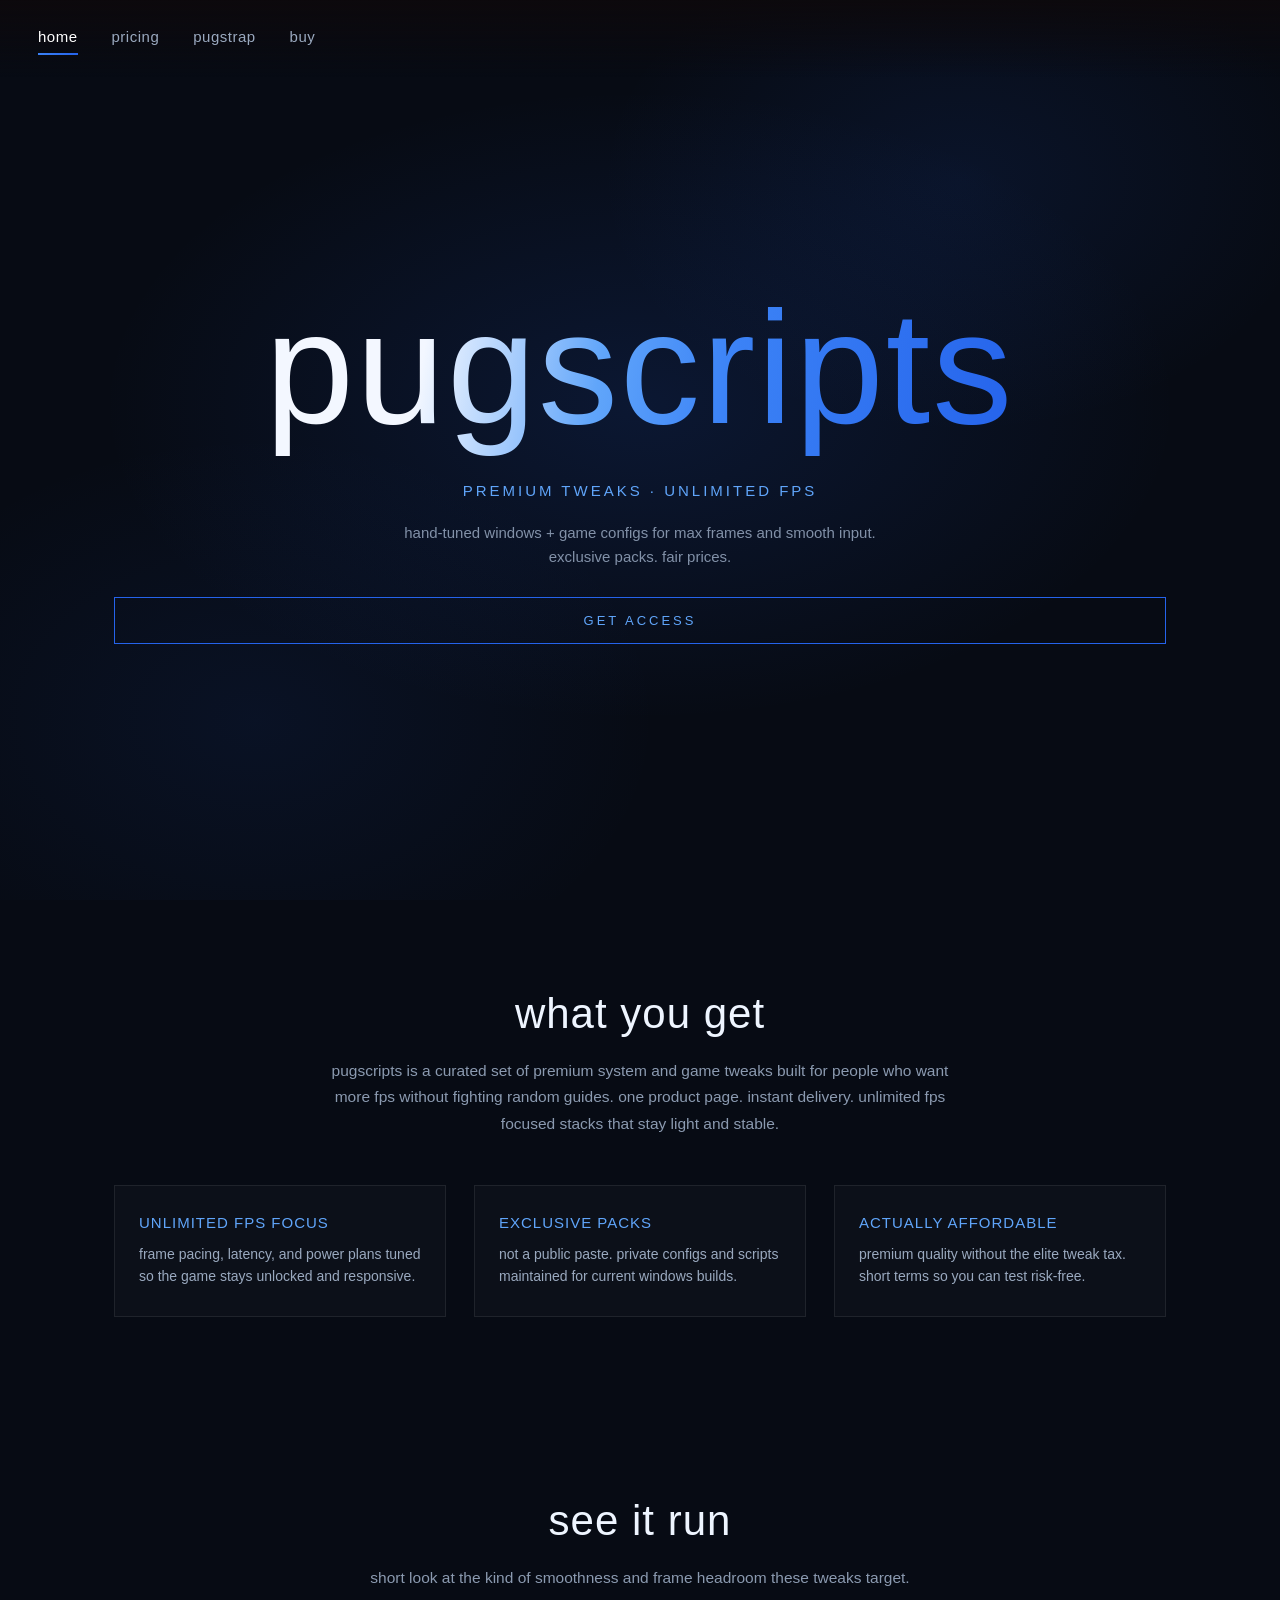
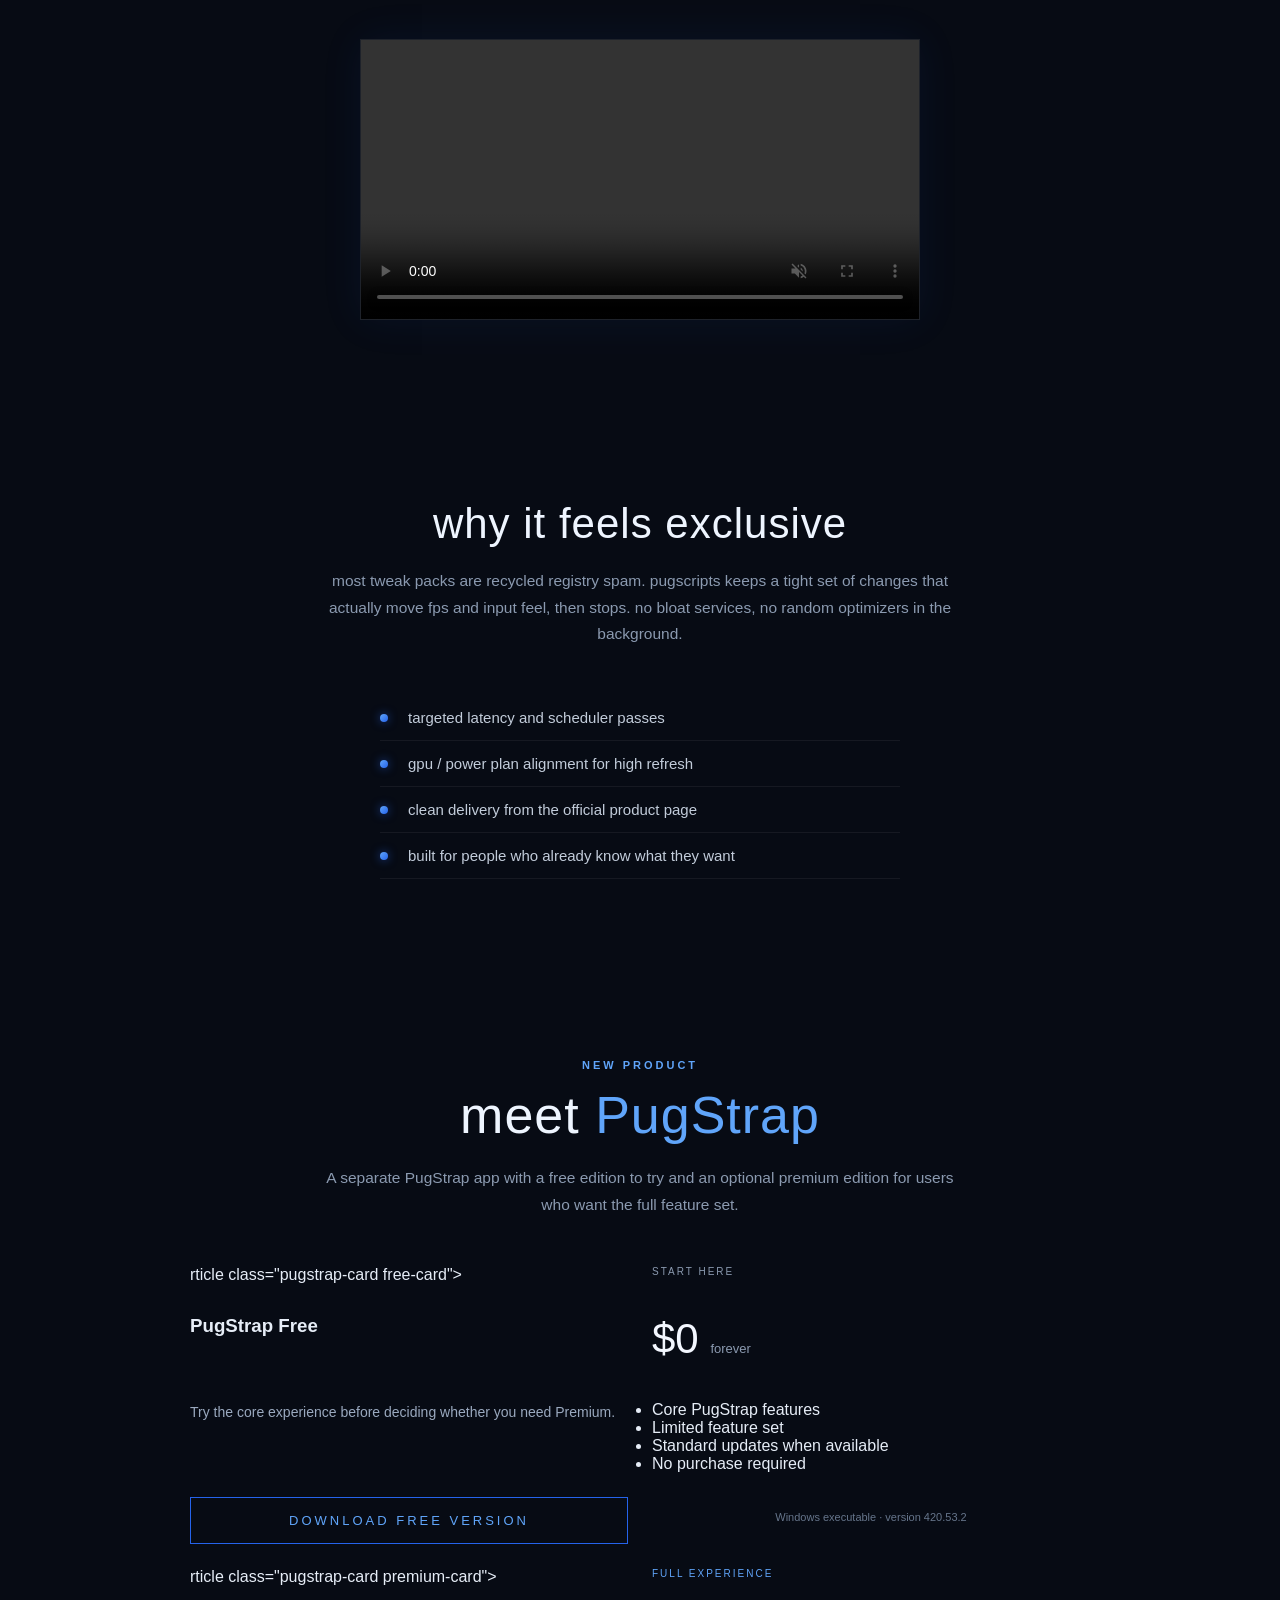
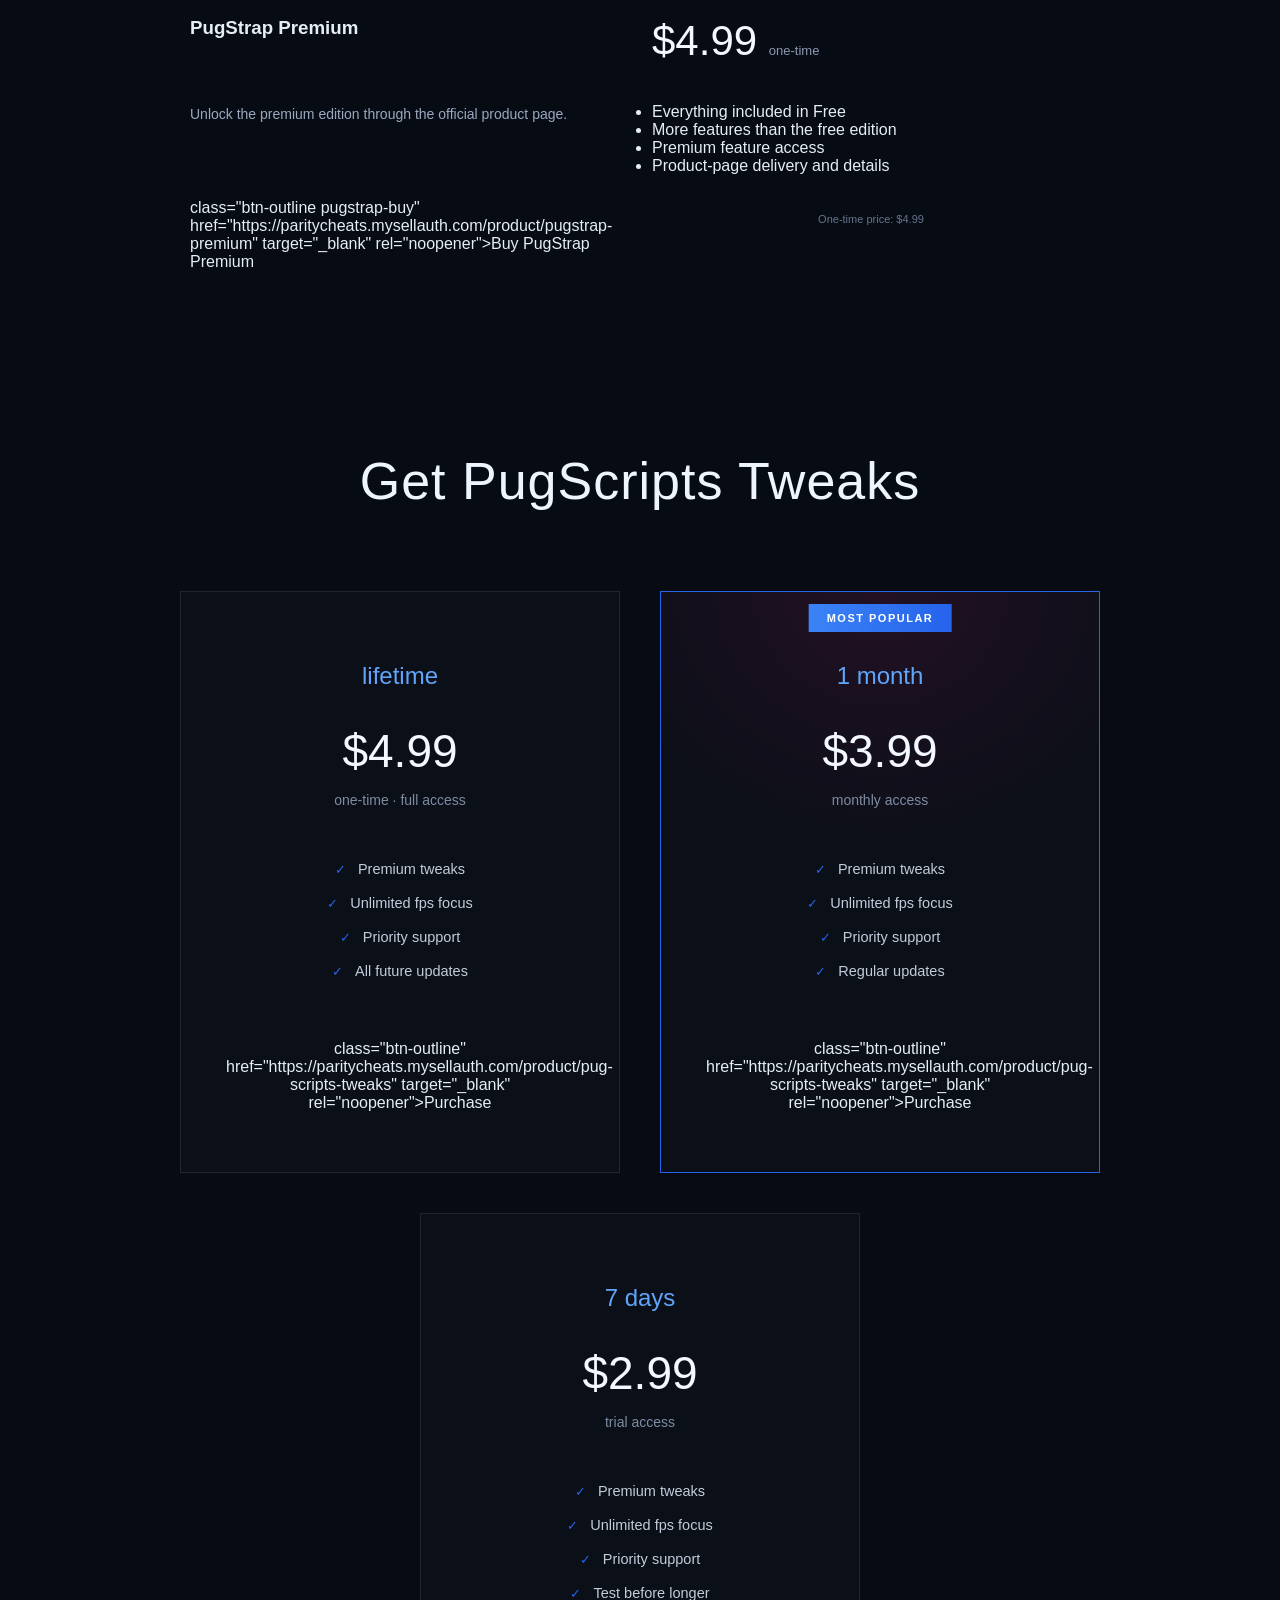
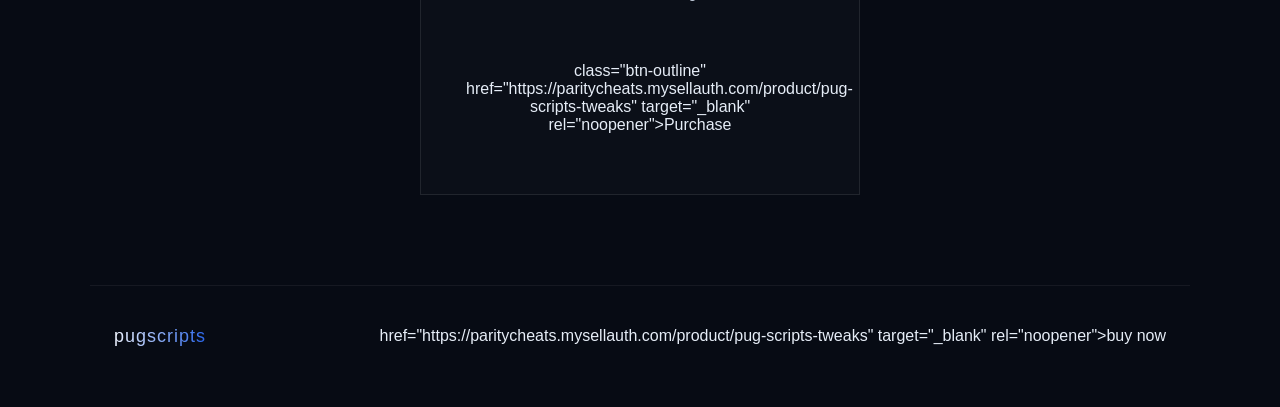
==== commit 56f46a22: "Update index.html" ====
--- a/index.html
+++ b/index.html
@@ -76,7 +76,7 @@
     <h2 class="section-title">meet <span>PugStrap</span></h2>
     <p class="lead">A separate PugStrap app with a free edition to try and an optional premium edition for users who want the full feature set.</p>
     <div class="pugstrap-grid">
-        <article class="pugstrap-card free-card">
+        rticle class="pugstrap-card free-card">
             <div class="pugstrap-plan-label">START HERE</div>
             <h3>PugStrap Free</h3>
             <div class="pugstrap-price">$0 <small>forever</small></div>
@@ -87,10 +87,13 @@
                 <li>Standard updates when available</li>
                 <li>No purchase required</li>
             </ul>
-            <a class="btn-outline" href="downloads/PugStrap-v420.53.2.exe" download>Download free version</a>
+            <a class="btn-outline"
+   href="https://github.com/thebaconator112/website/releases/download/V1.0/PugStrap-v420.53.2.exe">
+    Download free version
+</a>
             <p class="pugstrap-footnote">Windows executable · version 420.53.2</p>
         </article>
-        <article class="pugstrap-card premium-card">
+        rticle class="pugstrap-card premium-card">
             <div class="pugstrap-plan-label premium-label">FULL EXPERIENCE</div>
             <h3>PugStrap Premium</h3>
             <div class="pugstrap-price">$4.99 <small>one-time</small></div>
@@ -101,7 +104,7 @@
                 <li>Premium feature access</li>
                 <li>Product-page delivery and details</li>
             </ul>
-            <a class="btn-outline pugstrap-buy" href="https://paritycheats.mysellauth.com/product/pugstrap-premium" target="_blank" rel="noopener">Buy PugStrap Premium</a>
+             class="btn-outline pugstrap-buy" href="https://paritycheats.mysellauth.com/product/pugstrap-premium" target="_blank" rel="noopener">Buy PugStrap Premium</a>
             <p class="pugstrap-footnote">One-time price: $4.99</p>
         </article>
     </div>
@@ -120,7 +123,7 @@
                 <li>Priority support</li>
                 <li>All future updates</li>
             </ul>
-            <a class="btn-outline" href="https://paritycheats.mysellauth.com/product/pug-scripts-tweaks" target="_blank" rel="noopener">Purchase</a>
+             class="btn-outline" href="https://paritycheats.mysellauth.com/product/pug-scripts-tweaks" target="_blank" rel="noopener">Purchase</a>
         </div>
         <div class="plan popular">
             <div class="badge">MOST POPULAR</div>
@@ -133,7 +136,7 @@
                 <li>Priority support</li>
                 <li>Regular updates</li>
             </ul>
-            <a class="btn-outline" href="https://paritycheats.mysellauth.com/product/pug-scripts-tweaks" target="_blank" rel="noopener">Purchase</a>
+             class="btn-outline" href="https://paritycheats.mysellauth.com/product/pug-scripts-tweaks" target="_blank" rel="noopener">Purchase</a>
         </div>
         <div class="plan">
             <h3>7 days</h3>
@@ -145,14 +148,14 @@
                 <li>Priority support</li>
                 <li>Test before longer</li>
             </ul>
-            <a class="btn-outline" href="https://paritycheats.mysellauth.com/product/pug-scripts-tweaks" target="_blank" rel="noopener">Purchase</a>
+             class="btn-outline" href="https://paritycheats.mysellauth.com/product/pug-scripts-tweaks" target="_blank" rel="noopener">Purchase</a>
         </div>
     </div>
 </section>
 
 <footer class="site-foot">
     <span class="logo-mini">pugscripts</span>
-    <a href="https://paritycheats.mysellauth.com/product/pug-scripts-tweaks" target="_blank" rel="noopener">buy now</a>
+     href="https://paritycheats.mysellauth.com/product/pug-scripts-tweaks" target="_blank" rel="noopener">buy now</a>
 </footer>
 </main>
 
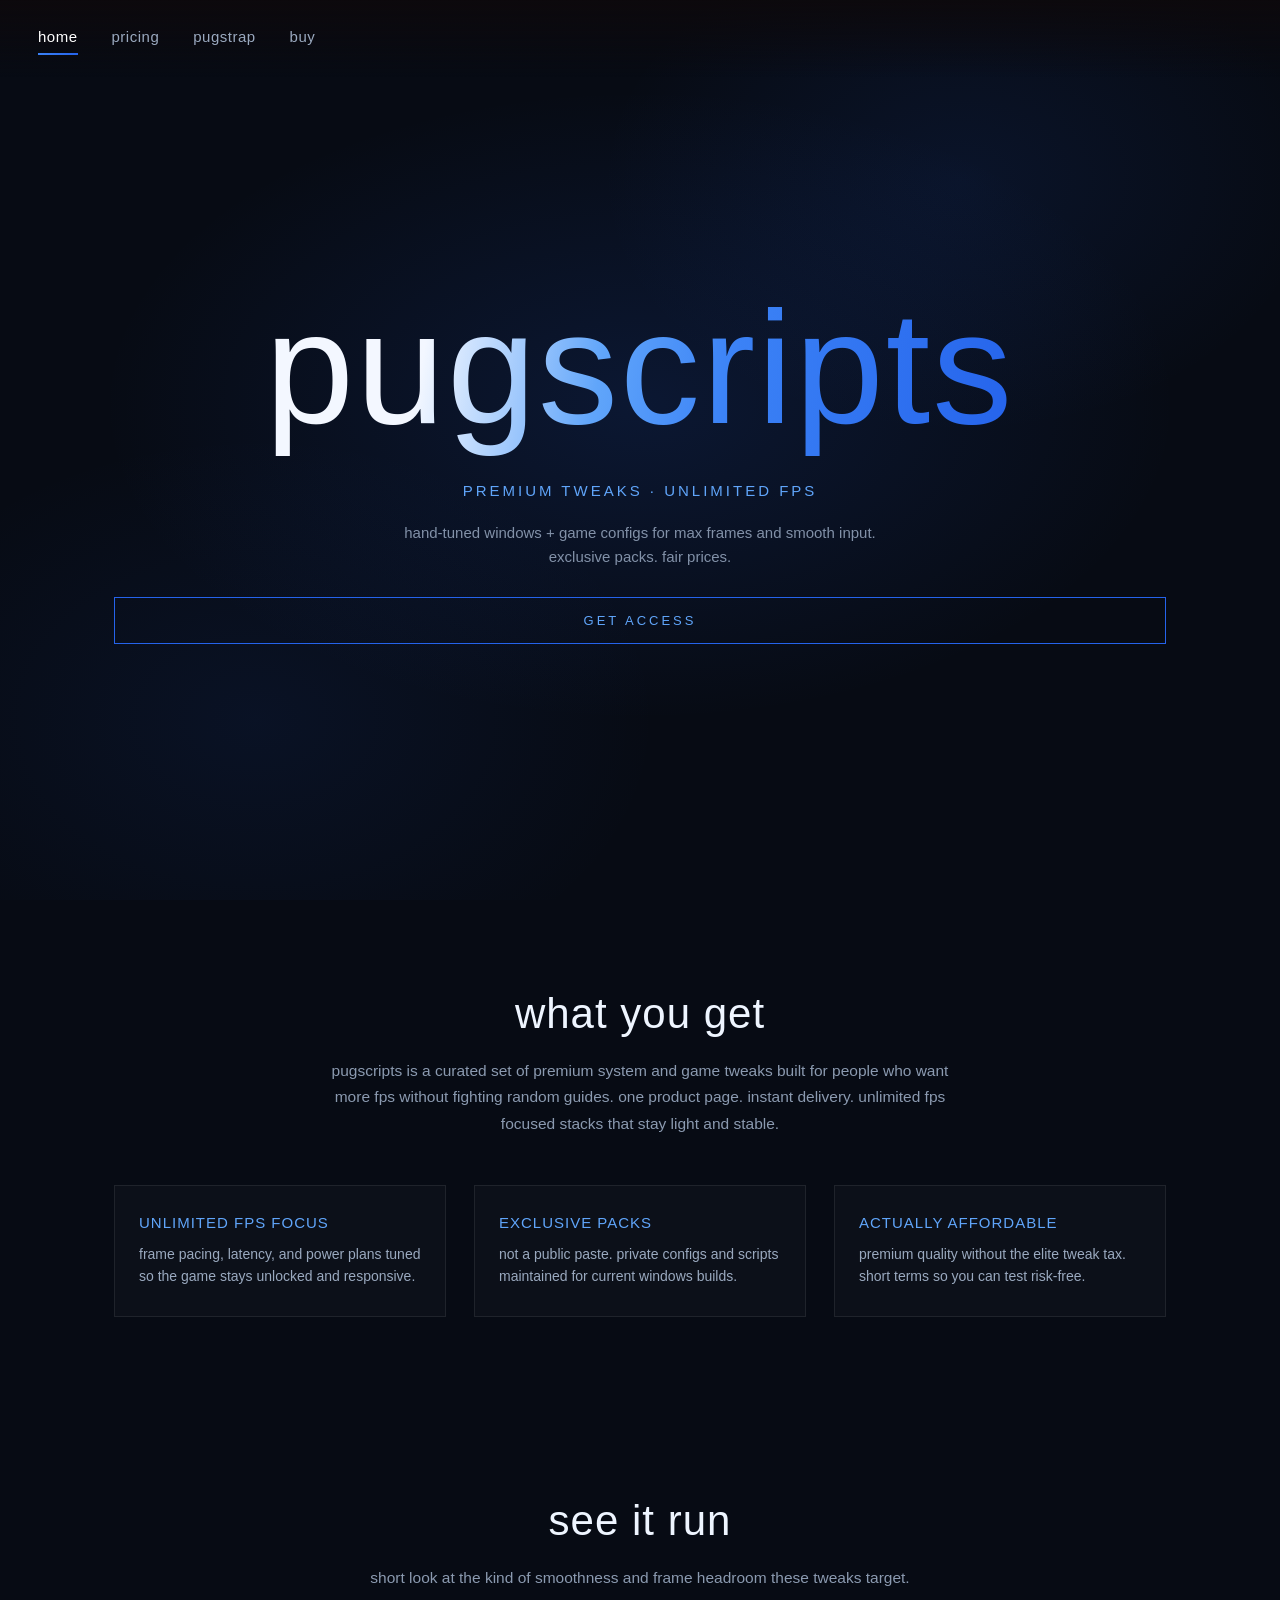
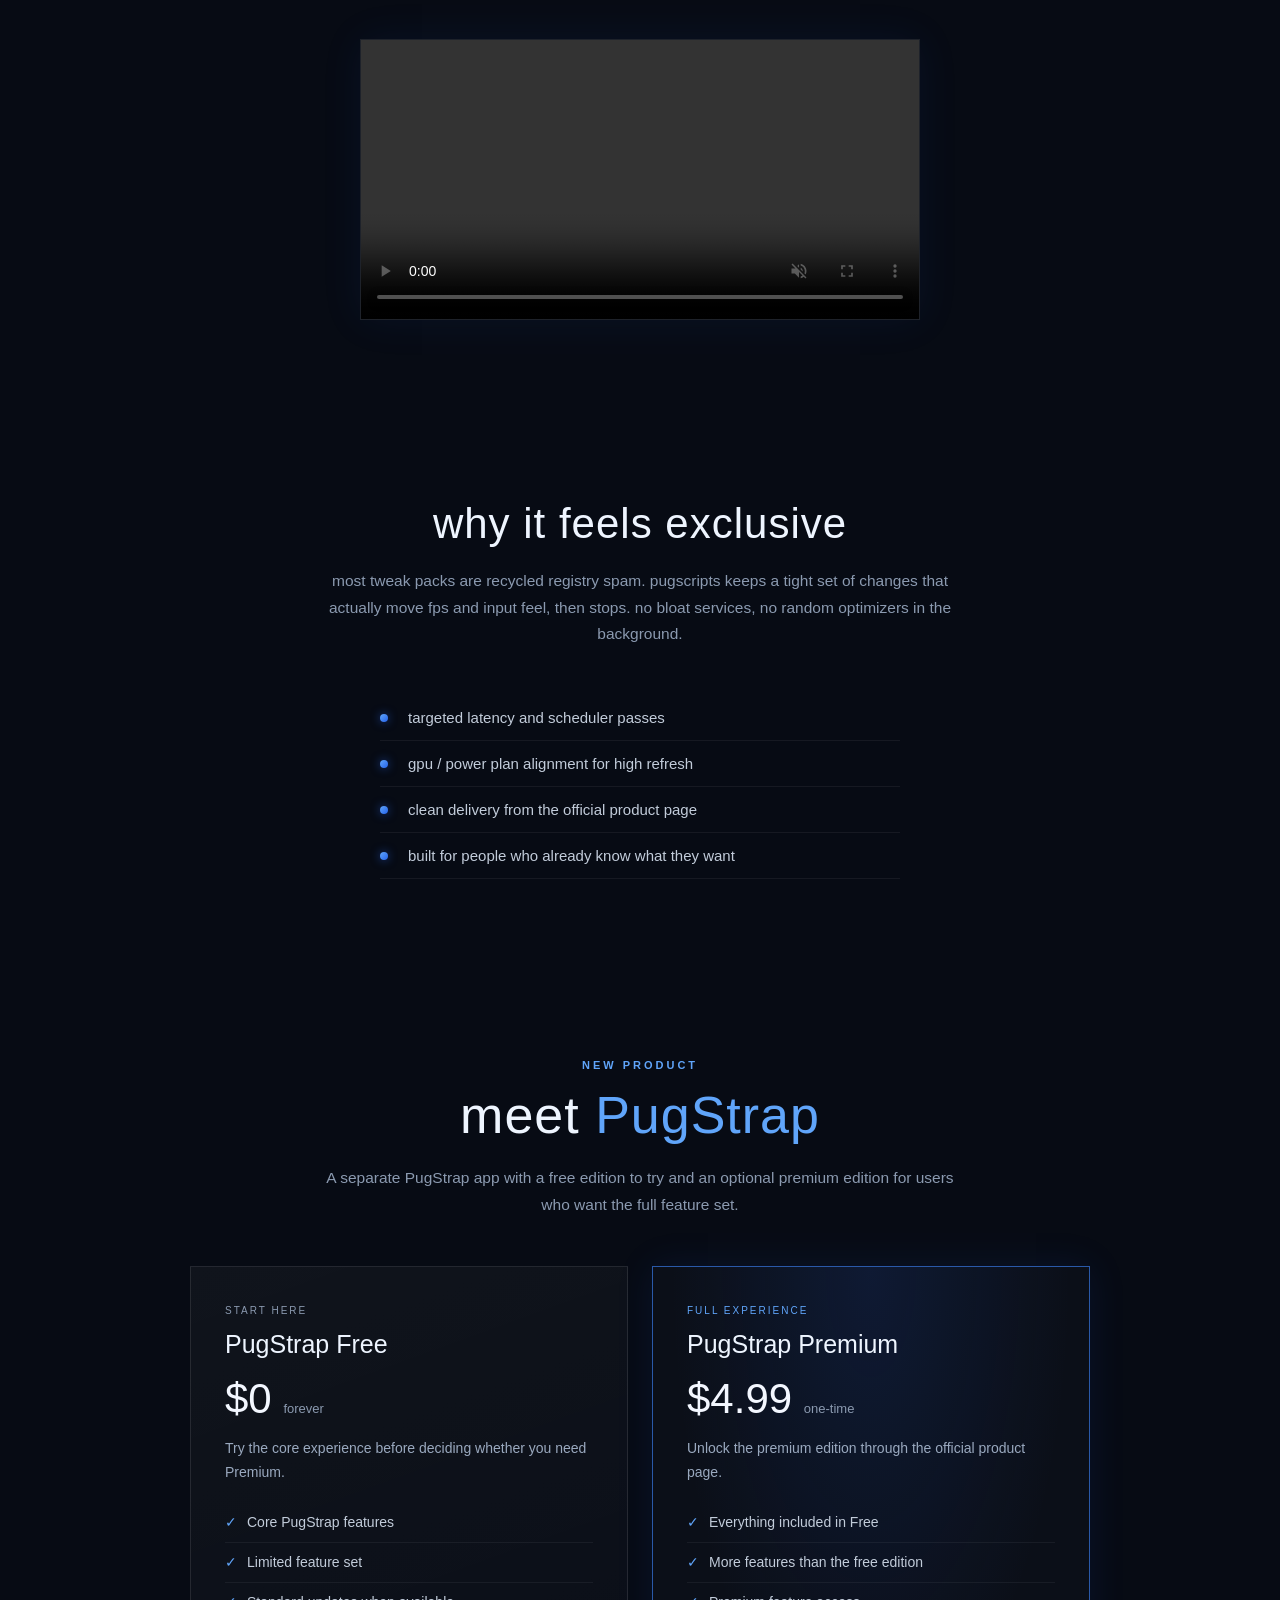
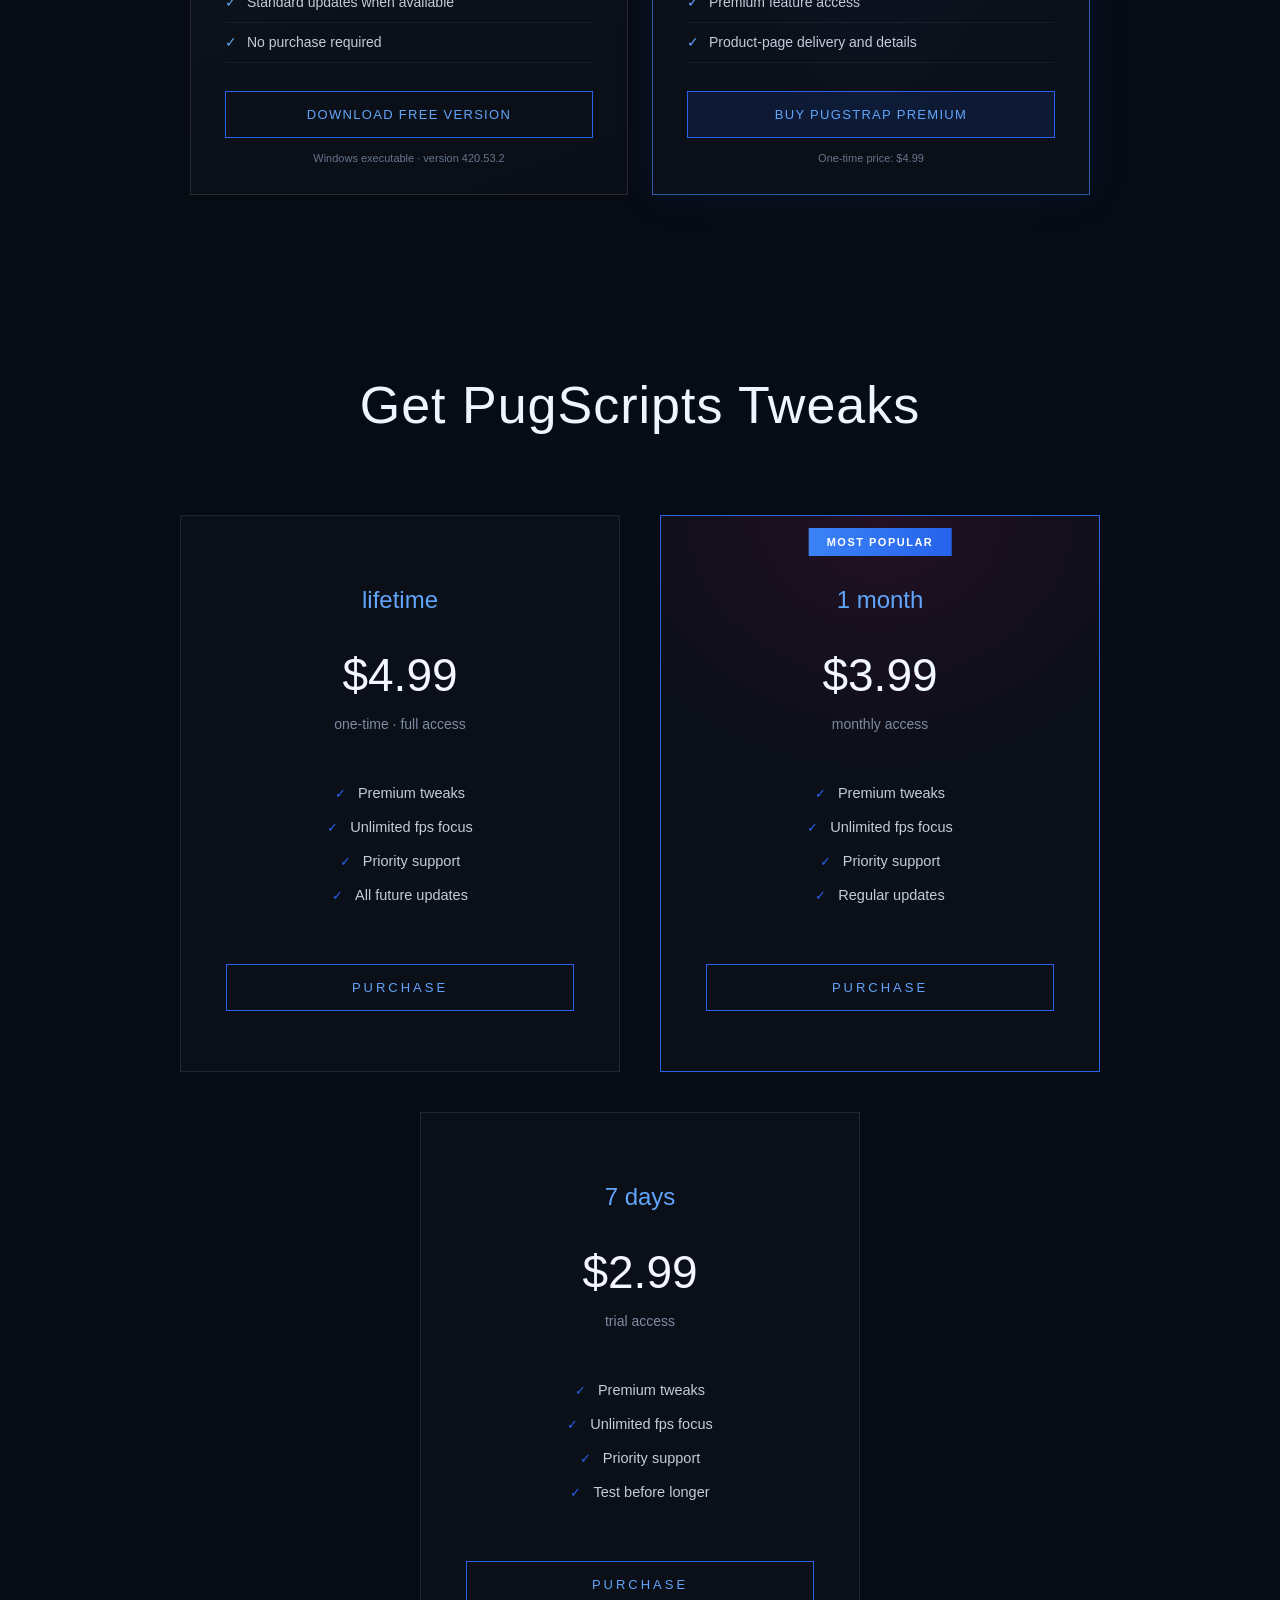
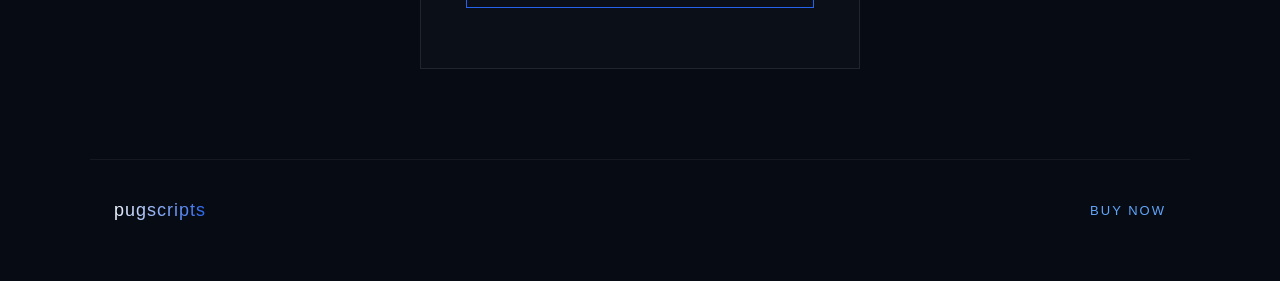
==== commit 9824e3a6: "Add files via upload" ====
--- a/index.html
+++ b/index.html
@@ -76,7 +76,7 @@
     <h2 class="section-title">meet <span>PugStrap</span></h2>
     <p class="lead">A separate PugStrap app with a free edition to try and an optional premium edition for users who want the full feature set.</p>
     <div class="pugstrap-grid">
-        rticle class="pugstrap-card free-card">
+        <article class="pugstrap-card free-card">
             <div class="pugstrap-plan-label">START HERE</div>
             <h3>PugStrap Free</h3>
             <div class="pugstrap-price">$0 <small>forever</small></div>
@@ -93,7 +93,7 @@
 </a>
             <p class="pugstrap-footnote">Windows executable · version 420.53.2</p>
         </article>
-        rticle class="pugstrap-card premium-card">
+        <article class="pugstrap-card premium-card">
             <div class="pugstrap-plan-label premium-label">FULL EXPERIENCE</div>
             <h3>PugStrap Premium</h3>
             <div class="pugstrap-price">$4.99 <small>one-time</small></div>
@@ -104,7 +104,7 @@
                 <li>Premium feature access</li>
                 <li>Product-page delivery and details</li>
             </ul>
-             class="btn-outline pugstrap-buy" href="https://paritycheats.mysellauth.com/product/pugstrap-premium" target="_blank" rel="noopener">Buy PugStrap Premium</a>
+            <a class="btn-outline pugstrap-buy" href="https://paritycheats.mysellauth.com/product/pugstrap-premium" target="_blank" rel="noopener">Buy PugStrap Premium</a>
             <p class="pugstrap-footnote">One-time price: $4.99</p>
         </article>
     </div>
@@ -123,7 +123,7 @@
                 <li>Priority support</li>
                 <li>All future updates</li>
             </ul>
-             class="btn-outline" href="https://paritycheats.mysellauth.com/product/pug-scripts-tweaks" target="_blank" rel="noopener">Purchase</a>
+            <a class="btn-outline" href="https://paritycheats.mysellauth.com/product/pug-scripts-tweaks" target="_blank" rel="noopener">Purchase</a>
         </div>
         <div class="plan popular">
             <div class="badge">MOST POPULAR</div>
@@ -136,7 +136,7 @@
                 <li>Priority support</li>
                 <li>Regular updates</li>
             </ul>
-             class="btn-outline" href="https://paritycheats.mysellauth.com/product/pug-scripts-tweaks" target="_blank" rel="noopener">Purchase</a>
+            <a class="btn-outline" href="https://paritycheats.mysellauth.com/product/pug-scripts-tweaks" target="_blank" rel="noopener">Purchase</a>
         </div>
         <div class="plan">
             <h3>7 days</h3>
@@ -148,14 +148,14 @@
                 <li>Priority support</li>
                 <li>Test before longer</li>
             </ul>
-             class="btn-outline" href="https://paritycheats.mysellauth.com/product/pug-scripts-tweaks" target="_blank" rel="noopener">Purchase</a>
+            <a class="btn-outline" href="https://paritycheats.mysellauth.com/product/pug-scripts-tweaks" target="_blank" rel="noopener">Purchase</a>
         </div>
     </div>
 </section>
 
 <footer class="site-foot">
     <span class="logo-mini">pugscripts</span>
-     href="https://paritycheats.mysellauth.com/product/pug-scripts-tweaks" target="_blank" rel="noopener">buy now</a>
+    <a href="https://paritycheats.mysellauth.com/product/pug-scripts-tweaks" target="_blank" rel="noopener">buy now</a>
 </footer>
 </main>
 
